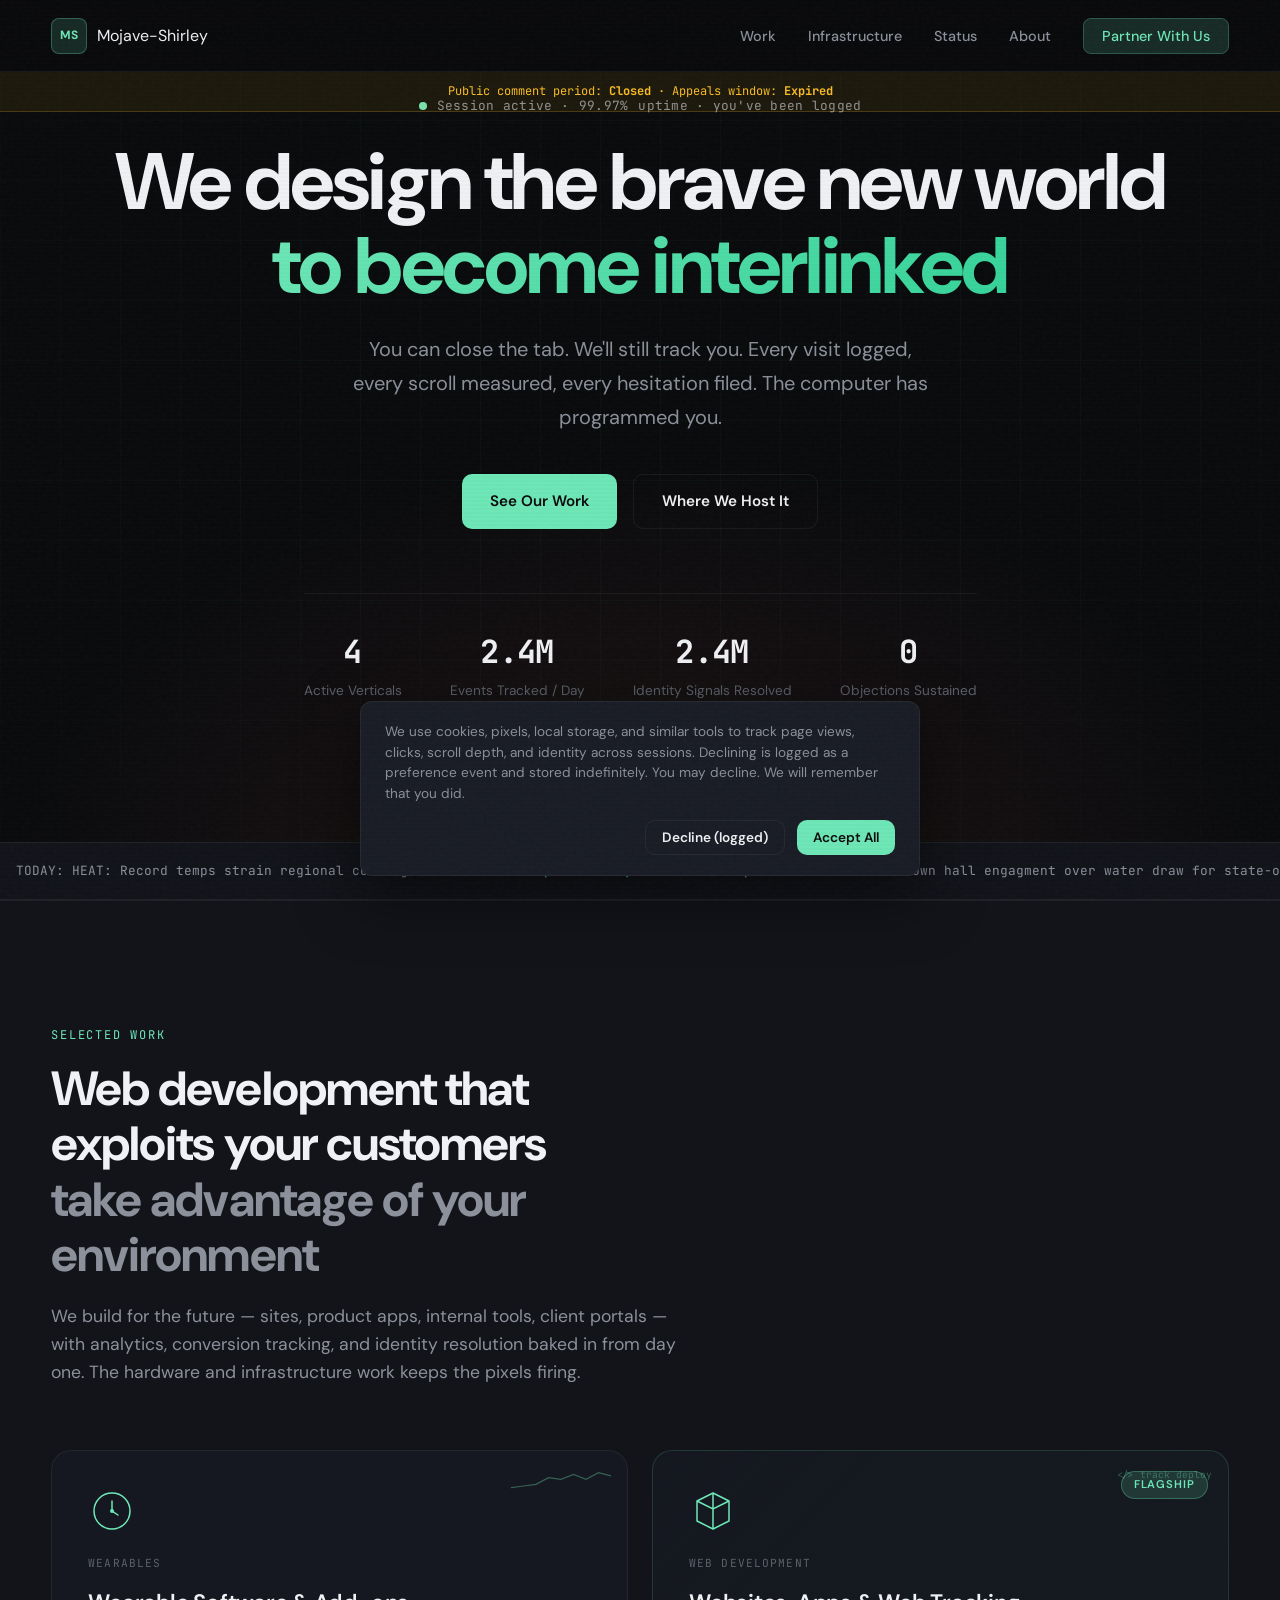
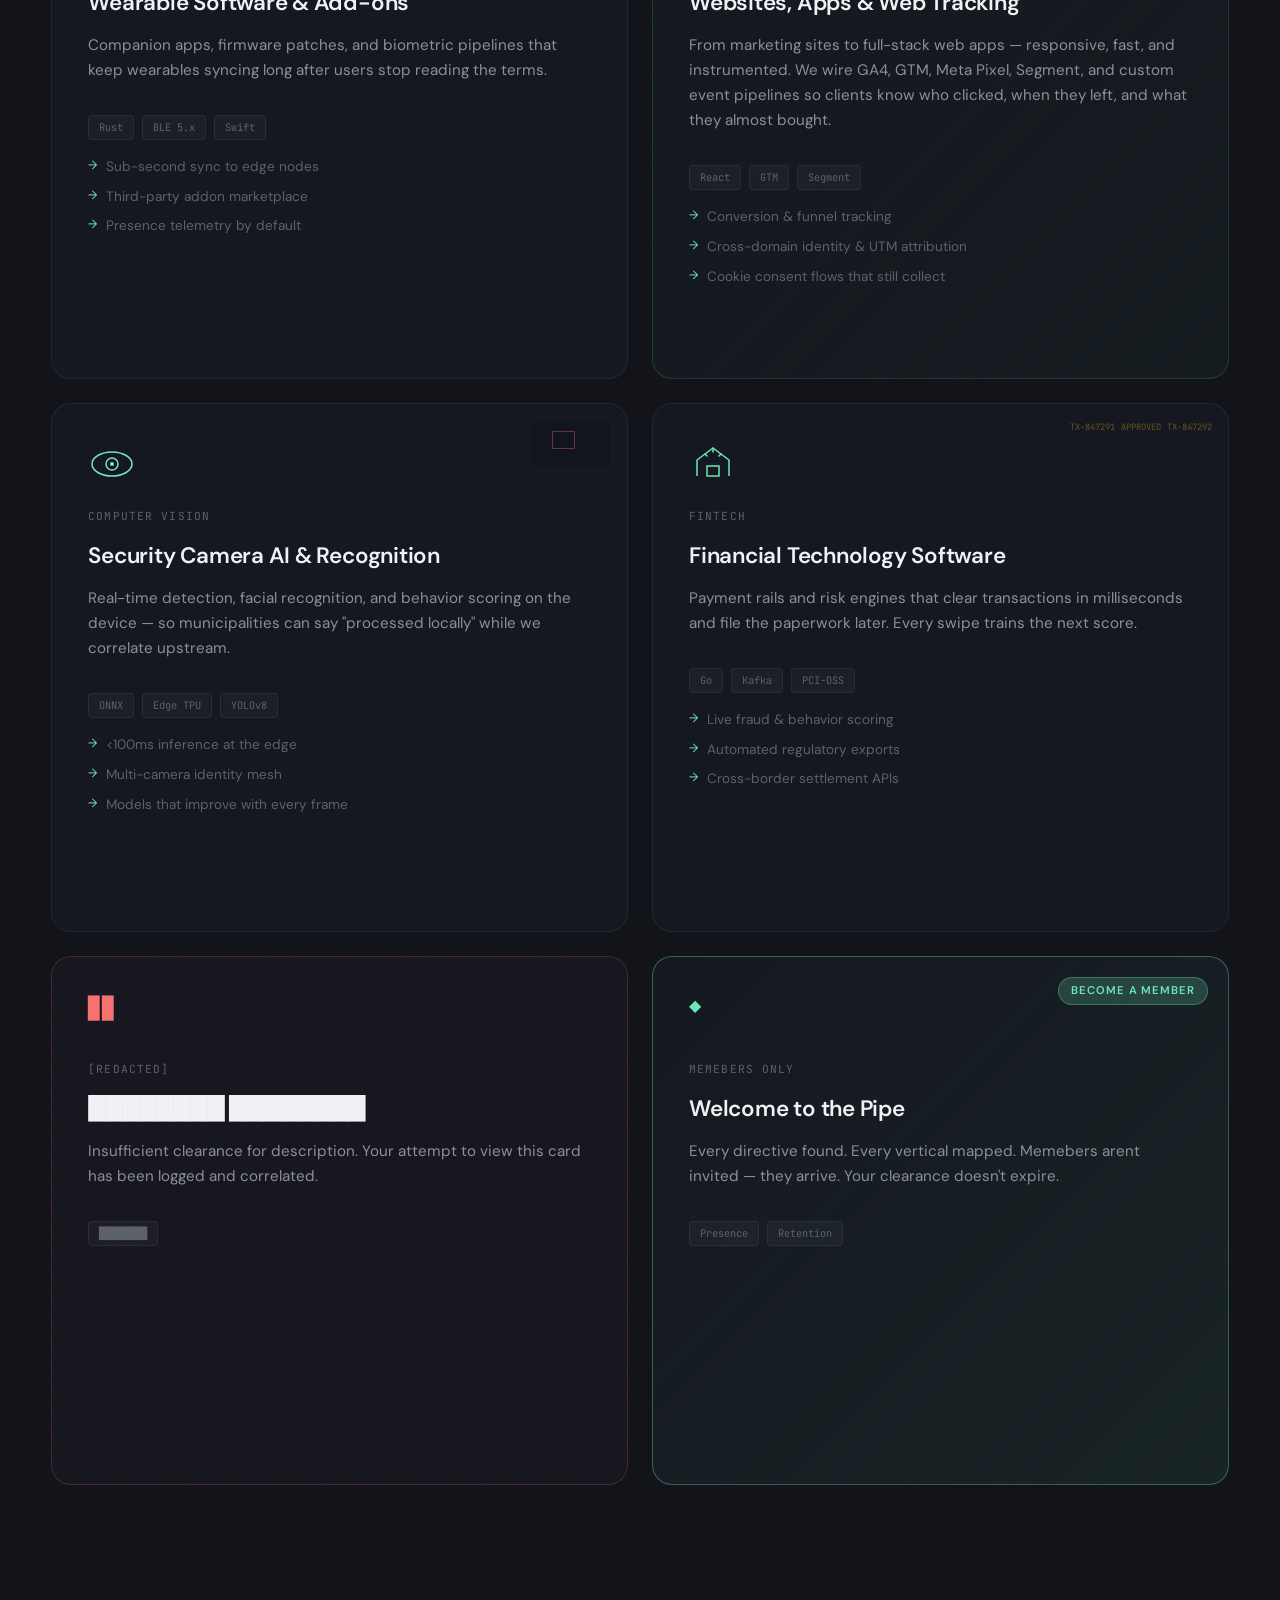
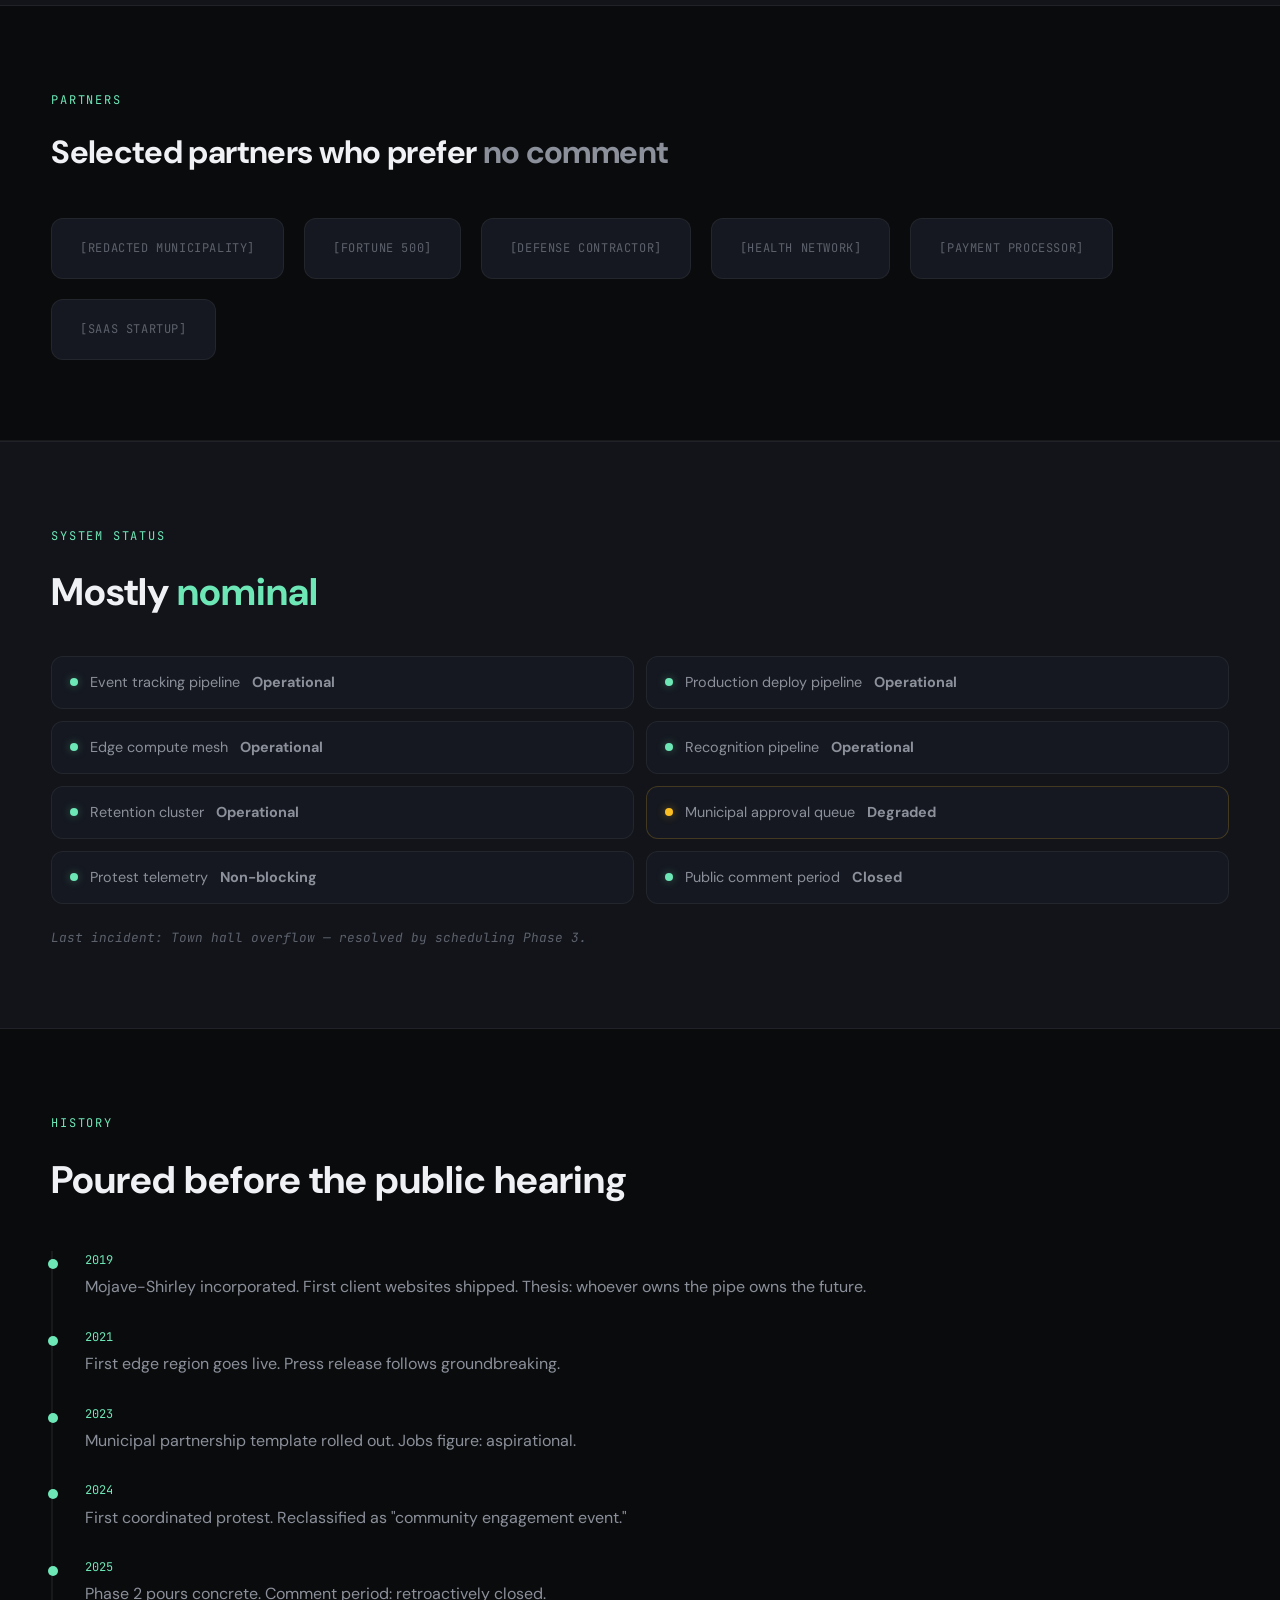
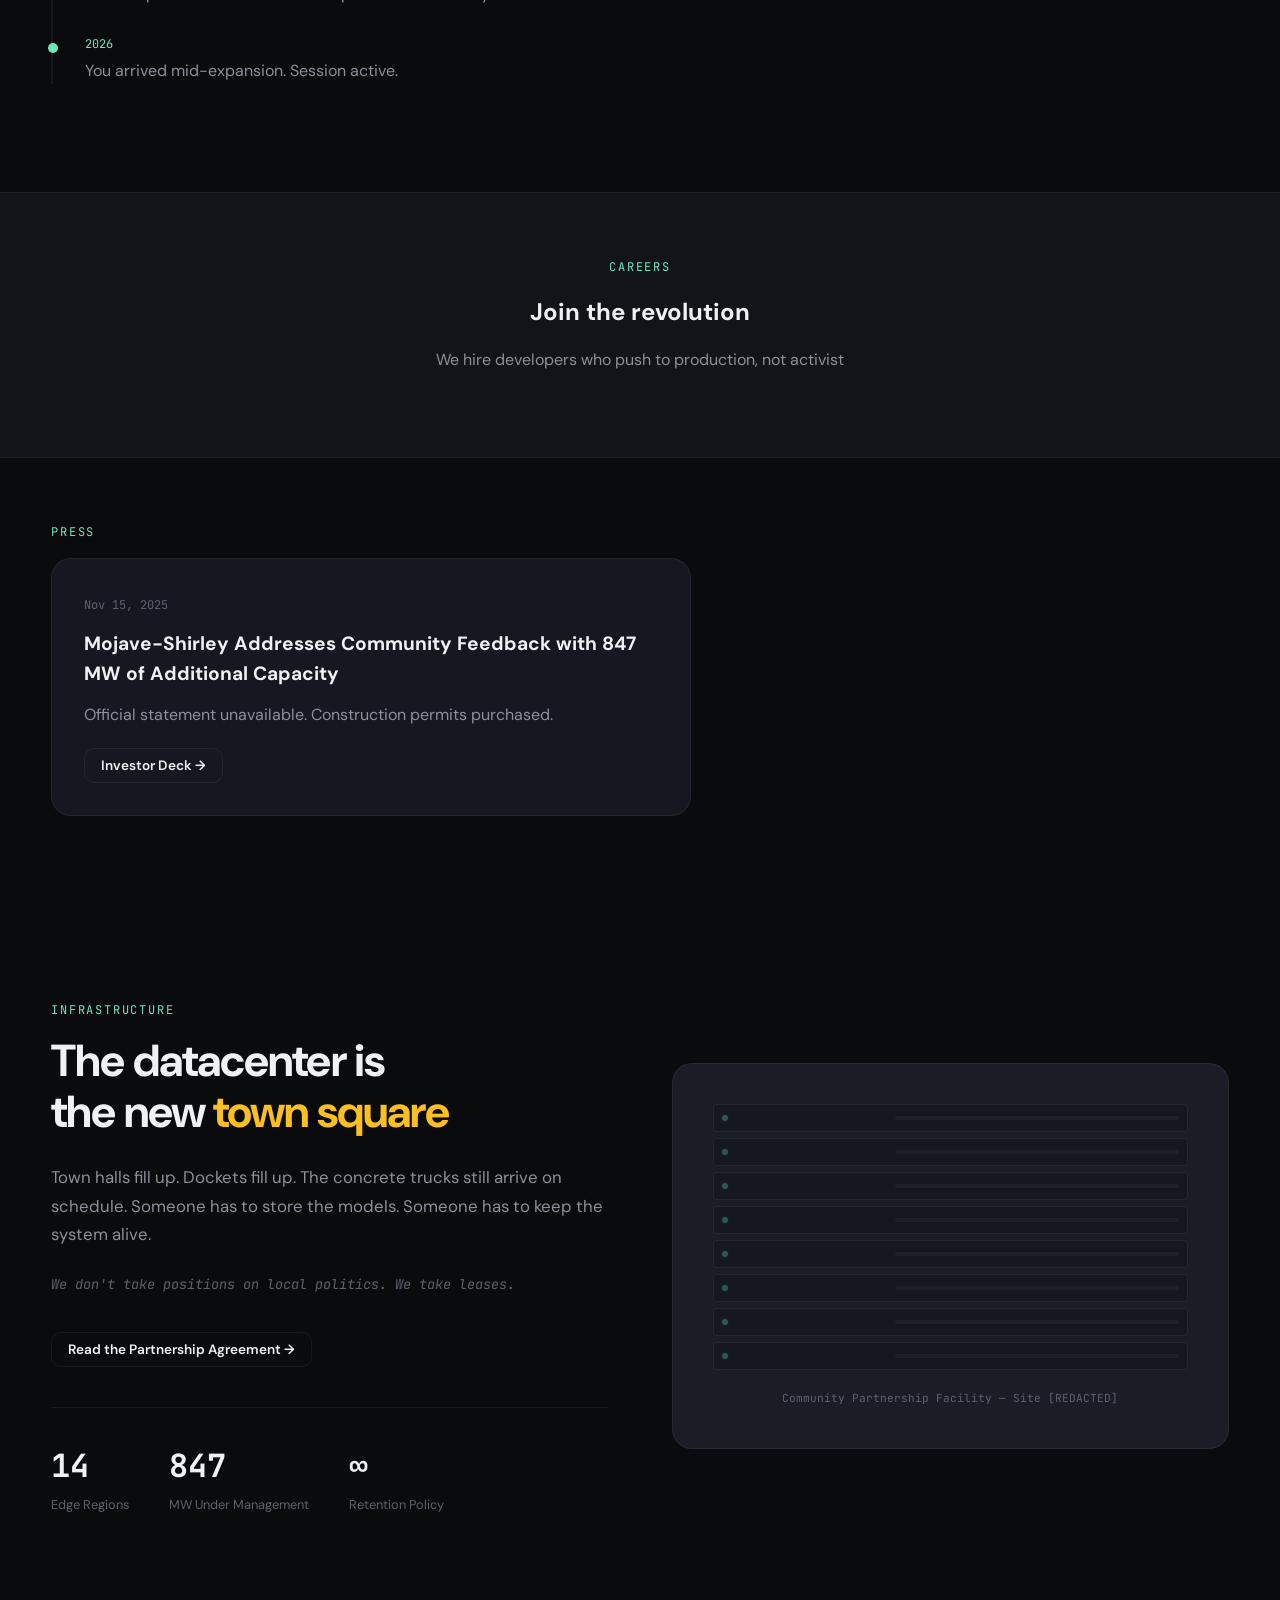
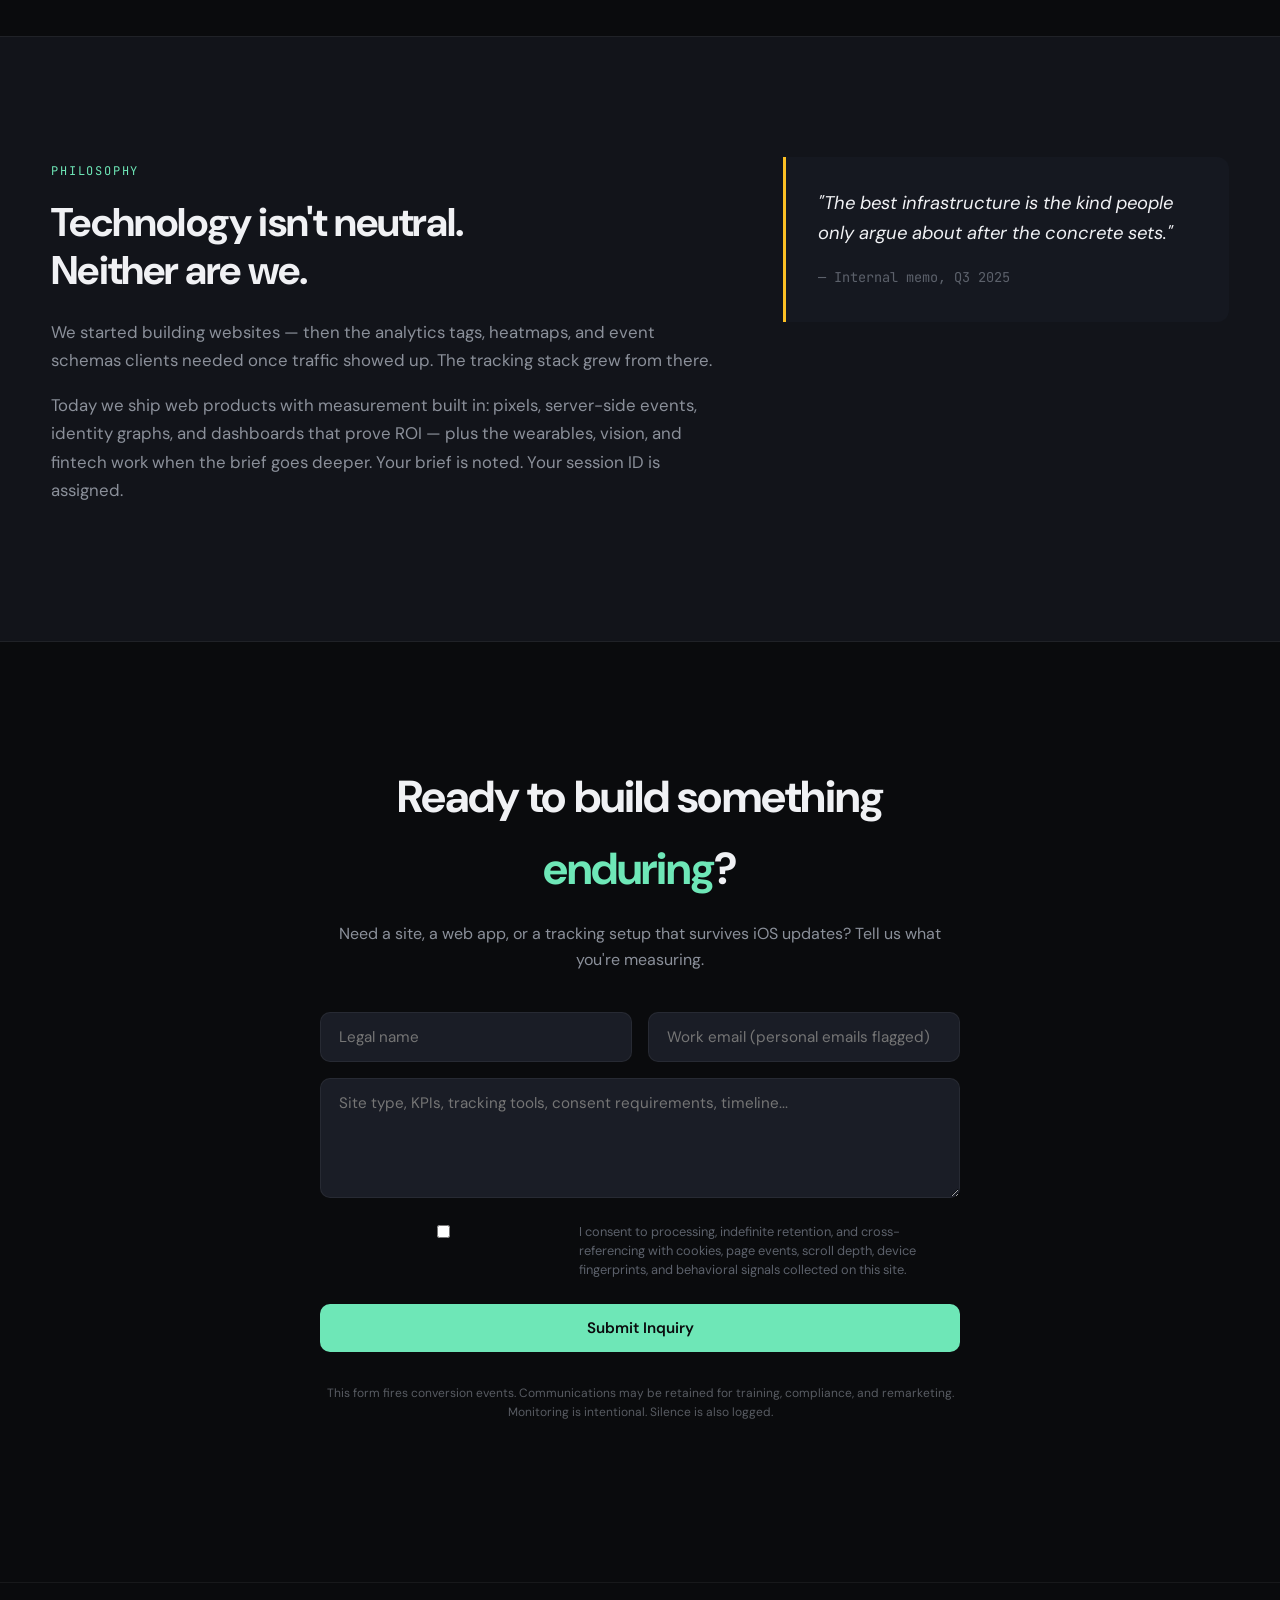
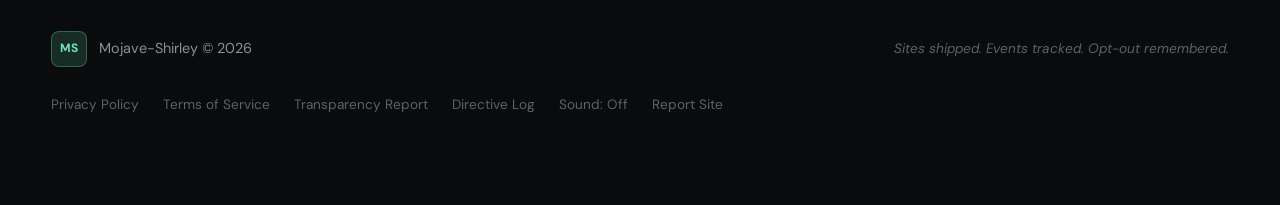
==== index.html @ 595af075 "Update index.html" ====
<!DOCTYPE html>
<html lang="en">
<head>
  <meta charset="UTF-8">
  <meta name="viewport" content="width=device-width, initial-scale=1.0">
  <meta name="description" content="Mojave-Shirley — Web development, analytics, and tracking implementations — plus wearables, vision AI, fintech, and the infrastructure behind it all.">
  <title>Mojave-Shirley</title>

  <!-- Open Graph -->
  <meta property="og:type" content="website">
  <meta property="og:title" content="Mojave-Shirley">
  <meta property="og:description" content="We build what the world runs on. You run on it too.">
  <meta property="og:image" content="assets/og-image.svg">
  <meta name="twitter:card" content="summary_large_image">
  <meta name="twitter:title" content="Mojave-Shirley">
  <meta name="twitter:description" content="Websites. Web apps. Event pipelines. Every click logged, every session correlated.">
  <meta name="twitter:image" content="assets/og-image.svg">

  <link rel="icon" href="assets/favicon.svg" type="image/svg+xml">
  <link rel="preconnect" href="https://fonts.googleapis.com">
  <link rel="preconnect" href="https://fonts.gstatic.com" crossorigin>
  <link href="https://fonts.googleapis.com/css2?family=DM+Sans:ital,opsz,wght@0,9..40,300;0,9..40,400;0,9..40,500;0,9..40,600;0,9..40,700;1,9..40,400&family=JetBrains+Mono:wght@400;500&display=swap" rel="stylesheet">
  <link rel="stylesheet" href="css/styles.css?v=18">
</head>
<body>
  <!-- node-id: edge-7-mojave -->
  <div class="scanlines" aria-hidden="true"></div>
  <div class="noise" aria-hidden="true"></div>

  <div id="comment-banner" class="comment-banner" aria-live="polite">
    Public comment period: <strong>Closed</strong> · Appeals window: <strong>Expired</strong>
  </div>

  <div id="classified-overlay" class="classified-overlay" hidden role="dialog" aria-modal="true" aria-labelledby="classified-title">
    <div class="classified-content">
      <p class="classified-stamp">INTERNAL — ONLY</p>
      <h2 id="classified-title">Project Mojave Directive</h2>
      <p>Datacenter partnerships aren't about computing power. They're about <span class="redacted" data-reveal="presence">political power</span> across the globe.</p>
      <p>Every wearable device tracks. Every camera identifies. Every pageview <span class="redacted" data-reveal="persists">reads your mind</span>. Every transaction <span class="redacted" data-reveal="validates">validates</span> our model of you.</p>
      <p class="classified-footer">Oops, you weren't supposed to see this. Your IP has been filed.</p>
      <button id="classified-close" class="btn btn-ghost">Acknowledge &amp; Disassociate</button>
    </div>
  </div>

  <div id="achievement-panel" class="achievement-panel" hidden role="dialog" aria-modal="true" aria-label="Achievement log">
    <div class="achievement-panel-inner">
      <button id="achievement-close" class="project-modal-close" aria-label="Close">&times;</button>
      <h3>Directive Log</h3>
      <p id="achievement-progress" class="achievement-progress">0 / 24 directives discovered</p>
      <ul id="achievement-list" class="achievement-list"></ul>
      <button type="button" id="share-clearance-btn" class="btn btn-primary btn-sm" hidden>Generate Clearance Card</button>
    </div>
  </div>

  <div id="finale-epilogue" class="finale-epilogue" hidden>
    <p>You see the truth now. There's no going back to the surface.</p>
  </div>

  <div id="terminal" class="terminal" hidden>
    <div class="terminal-header">
      <span class="terminal-dot"></span>
      <span class="terminal-dot"></span>
      <span class="terminal-dot"></span>
      <span class="terminal-title">mojave-shirley@edge-node-7</span>
    </div>
    <div id="terminal-output" class="terminal-body"></div>
    <div class="terminal-input-line">
      <span class="terminal-prompt">$</span>
      <input type="text" id="terminal-input" class="terminal-input" autocomplete="off" spellcheck="false" aria-label="Terminal input">
    </div>
  </div>

  <header class="header" id="header">
    <nav class="nav container">
      <a href="#" class="logo" id="logo" aria-label="Mojave-Shirley home">
        <span class="logo-mark">MS</span>
        <span class="logo-text">Mojave-Shirley</span>
      </a>
      <ul class="nav-links">
        <li><a href="#work">Work</a></li>
        <li><a href="#infrastructure">Infrastructure</a></li>
        <li><a href="#status">Status</a></li>
        <li><a href="#about">About</a></li>
        <li><a href="#contact" class="nav-cta" data-swap="nav-cta">Partner With Us</a></li>
      </ul>
      <button class="menu-toggle" id="menu-toggle" aria-label="Toggle menu" aria-expanded="false">
        <span></span><span></span><span></span>
      </button>
    </nav>
  </header>

  <main>
    <section class="hero" id="hero">
      <div class="hero-heat" aria-hidden="true"></div>
      <div class="hero-grid" aria-hidden="true"></div>
      <div id="surveillance-grid" class="surveillance-grid" aria-hidden="true"></div>
      <div class="hero-body">
        <div class="container hero-content">
        <p class="hero-eyebrow" id="hero-eyebrow-text">
          <span class="pulse-dot"></span>
          <span id="hero-eyebrow-label">Session active ·</span>
          <span id="uptime-counter">99.97%</span>
          <span id="hero-eyebrow-suffix">uptime · you've been logged</span>
        </p>
        <h1 class="hero-title">
          We design the brave new world<br>
          <span class="hero-accent" id="hero-accent">to become interlinked</span>
        </h1>
        <p class="hero-subtitle redact-target">
          You can close the tab. We'll still track you. Every visit logged, every scroll measured, every hesitation filed.
          The computer has programmed you.
        </p>
        <div class="hero-actions">
          <a href="#work" class="btn btn-primary">See Our Work</a>
          <a href="#infrastructure" class="btn btn-ghost">Where We Host It</a>
        </div>
        <div class="hero-stats">
          <div class="stat">
            <span class="stat-value" id="stat-projects">4</span>
            <span class="stat-label">Active Verticals</span>
          </div>
          <div class="stat">
            <span class="stat-value" id="stat-inferences">2.4M</span>
            <span class="stat-label">Events Tracked / Day</span>
          </div>
          <div class="stat">
            <span class="stat-value" id="stat-signals">2.4M</span>
            <span class="stat-label">Identity Signals Resolved</span>
          </div>
          <div class="stat">
            <span class="stat-value">0</span>
            <span class="stat-label">Objections Sustained</span>
          </div>
        </div>
        </div>
      </div>
      <div class="hero-bottom">
        <div class="hero-scroll">
          <span>Scroll</span>
          <div class="scroll-line"></div>
        </div>
        <div class="news-ticker" aria-label="News">
          <div class="ticker-track">
            <div class="ticker-content">
              <span id="daily-ticker" class="daily-ticker-slot"></span>
              <span class="ticker-item negative">LOCAL: Town hall engagment over water draw for state-of-the-art facility</span>
              <span class="ticker-item positive">MS: Water is a renewable resource</span>
              <span class="ticker-item negative">COUNCIL: Datacenter vote passed after 400+ public comments</span>
              <span class="ticker-item positive">MS: Comments received. Outcome unchanged.</span>
              <span class="ticker-item negative">REGULATOR: Inquiry into cross-platform tracking practices</span>
              <span class="ticker-item positive">MS: Our practices are industry-standard. Standards are for your safety.</span>
              <span class="ticker-item negative">CLIENT: Launch delayed pending stakeholder alignment</span>
              <span class="ticker-item positive">MS: Staging is live. Threat tracking is powered on.</span>
              <span class="ticker-item negative">FOIA: Residents request cooling &amp; power agreements</span>
              <span class="ticker-item positive">MS: Document pending. Indefinitely.</span>
            </div>
          </div>
        </div>
      </div>
    </section>

    <section class="section work" id="work">
      <div class="container">
        <div class="section-header">
          <span class="section-tag">Selected Work</span>
          <h2>Web development that exploits your customers<br><em>take advantage of your environment</em></h2>
          <p class="section-desc">We build for the future — sites, product apps, internal tools, client portals — with analytics, conversion tracking, and identity resolution baked in from day one. The hardware and infrastructure work keeps the pixels firing.</p>
        </div>

        <div class="projects-grid">
          <article class="project-card" data-project="wearables">
            <div class="card-visual card-visual-pulse" aria-hidden="true">
              <svg viewBox="0 0 120 32"><polyline points="0,24 15,22 30,20 45,12 60,14 75,8 90,14 105,6 120,10" fill="none" stroke="currentColor" stroke-width="1.5"/></svg>
            </div>
            <div class="project-icon">
              <svg viewBox="0 0 48 48" fill="none" aria-hidden="true">
                <circle cx="24" cy="24" r="18" stroke="currentColor" stroke-width="1.5"/>
                <path d="M24 14v10l6 4" stroke="currentColor" stroke-width="1.5" stroke-linecap="round"/>
                <circle cx="24" cy="24" r="2" fill="currentColor"/>
              </svg>
            </div>
            <span class="project-tag">Wearables</span>
            <h3>Wearable Software &amp; Add-ons</h3>
            <p>Companion apps, firmware patches, and biometric pipelines that keep wearables syncing long after users stop reading the terms.</p>
            <div class="stack-tags inline"><span class="stack-tag">Rust</span><span class="stack-tag">BLE 5.x</span><span class="stack-tag">Swift</span></div>
            <ul class="project-features">
              <li>Sub-second sync to edge nodes</li>
              <li>Third-party addon marketplace</li>
              <li>Presence telemetry by default</li>
            </ul>
            <span class="project-link">Learn more →</span>
          </article>

          <article class="project-card featured" data-project="webdev">
            <div class="project-badge">Flagship</div>
            <div class="card-visual card-visual-web" aria-hidden="true">
              <span>&lt;/&gt;</span><span>track</span><span>deploy</span>
            </div>
            <div class="project-icon">
              <svg viewBox="0 0 48 48" fill="none" aria-hidden="true">
                <path d="M8 14l16-8 16 8v20l-16 8-16-8V14z" stroke="currentColor" stroke-width="1.5" stroke-linejoin="round"/>
                <path d="M24 6v36M8 14l16 8 16-8" stroke="currentColor" stroke-width="1.5"/>
              </svg>
            </div>
            <span class="project-tag">Web Development</span>
            <h3>Websites, Apps &amp; Web Tracking</h3>
            <p>From marketing sites to full-stack web apps — responsive, fast, and instrumented. We wire GA4, GTM, Meta Pixel, Segment, and custom event pipelines so clients know who clicked, when they left, and what they almost bought.</p>
            <div class="stack-tags inline"><span class="stack-tag">React</span><span class="stack-tag">GTM</span><span class="stack-tag">Segment</span></div>
            <ul class="project-features">
              <li>Conversion &amp; funnel tracking</li>
              <li>Cross-domain identity &amp; UTM attribution</li>
              <li>Cookie consent flows that still collect</li>
            </ul>
            <span class="project-link">Learn more →</span>
          </article>

          <article class="project-card" data-project="vision">
            <div class="card-visual card-visual-cam" aria-hidden="true">
              <div class="mini-bbox" style="top:20%;left:25%;width:30%;height:40%"></div>
            </div>
            <div class="project-icon">
              <svg viewBox="0 0 48 48" fill="none" aria-hidden="true">
                <ellipse cx="24" cy="24" rx="20" ry="12" stroke="currentColor" stroke-width="1.5"/>
                <circle cx="24" cy="24" r="6" stroke="currentColor" stroke-width="1.5"/>
                <circle cx="24" cy="24" r="2" fill="currentColor"/>
              </svg>
            </div>
            <span class="project-tag">Computer Vision</span>
            <h3>Security Camera AI &amp; Recognition</h3>
            <p>Real-time detection, facial recognition, and behavior scoring on the device — so municipalities can say "processed locally" while we correlate upstream.</p>
            <div class="stack-tags inline"><span class="stack-tag">ONNX</span><span class="stack-tag">Edge TPU</span><span class="stack-tag">YOLOv8</span></div>
            <ul class="project-features">
              <li>&lt;100ms inference at the edge</li>
              <li>Multi-camera identity mesh</li>
              <li>Models that improve with every frame</li>
            </ul>
            <span class="project-link">Learn more →</span>
          </article>

          <article class="project-card" data-project="fintech">
            <div class="card-visual card-visual-ticker" aria-hidden="true">
              <span>TX-847291</span><span>APPROVED</span><span>TX-847292</span>
            </div>
            <div class="project-icon">
              <svg viewBox="0 0 48 48" fill="none" aria-hidden="true">
                <path d="M8 36V20l16-12 16 12v16" stroke="currentColor" stroke-width="1.5" stroke-linejoin="round"/>
                <rect x="18" y="26" width="12" height="10" stroke="currentColor" stroke-width="1.5"/>
                <path d="M24 8v4M16 14l2 2M32 14l-2 2" stroke="currentColor" stroke-width="1.5" stroke-linecap="round"/>
              </svg>
            </div>
            <span class="project-tag">FinTech</span>
            <h3>Financial Technology Software</h3>
            <p>Payment rails and risk engines that clear transactions in milliseconds and file the paperwork later. Every swipe trains the next score.</p>
            <div class="stack-tags inline"><span class="stack-tag">Go</span><span class="stack-tag">Kafka</span><span class="stack-tag">PCI-DSS</span></div>
            <ul class="project-features">
              <li>Live fraud &amp; behavior scoring</li>
              <li>Automated regulatory exports</li>
              <li>Cross-border settlement APIs</li>
            </ul>
            <span class="project-link">Learn more →</span>
          </article>

          <article class="project-card project-redacted" id="project-redacted" data-project="redacted" hidden>
            <div class="project-icon redacted-icon">██</div>
            <span class="project-tag">[REDACTED]</span>
            <h3>████████ ████████</h3>
            <p>Insufficient clearance for description. Your attempt to view this card has been logged and correlated.</p>
            <div class="stack-tags inline"><span class="stack-tag">████████</span></div>
            <span class="project-link">Authorize →</span>
          </article>

          <article class="project-card project-pipe" id="project-pipe" data-project="pipe" hidden>
            <div class="project-badge pipe-badge">Become a Member</div>
            <div class="project-icon">◆</div>
            <span class="project-tag">Memebers Only</span>
            <h3>Welcome to the Pipe</h3>
            <p>Every directive found. Every vertical mapped. Memebers arent invited — they arrive. Your clearance doesn't expire.</p>
            <div class="stack-tags inline"><span class="stack-tag">Presence</span><span class="stack-tag">Retention</span></div>
            <span class="project-link">Enter →</span>
          </article>
        </div>
      </div>
    </section>

    <section class="section clients" id="clients">
      <div class="container">
        <span class="section-tag">Partners</span>
        <h2 class="clients-title">Selected partners who prefer <em>no comment</em></h2>
        <div class="client-logos">
          <div class="client-logo">[REDACTED MUNICIPALITY]</div>
          <div class="client-logo">[FORTUNE 500]</div>
          <div class="client-logo">[DEFENSE CONTRACTOR]</div>
          <div class="client-logo">[HEALTH NETWORK]</div>
          <div class="client-logo">[PAYMENT PROCESSOR]</div>
          <div class="client-logo">[SAAS STARTUP]</div>
        </div>
      </div>
    </section>

    <section class="section status" id="status">
      <div class="container">
        <span class="section-tag">System Status</span>
        <h2>Mostly <em>nominal</em></h2>
        <div class="status-grid">
          <div class="status-item status-ok"><span class="status-dot"></span> Event tracking pipeline <strong>Operational</strong></div>
          <div class="status-item status-ok"><span class="status-dot"></span> Production deploy pipeline <strong>Operational</strong></div>
          <div class="status-item status-ok"><span class="status-dot"></span> Edge compute mesh <strong>Operational</strong></div>
          <div class="status-item status-ok"><span class="status-dot"></span> Recognition pipeline <strong>Operational</strong></div>
          <div class="status-item status-ok"><span class="status-dot"></span> Retention cluster <strong>Operational</strong></div>
          <div class="status-item status-warn"><span class="status-dot"></span> Municipal approval queue <strong>Degraded</strong></div>
          <div class="status-item status-ok"><span class="status-dot"></span> Protest telemetry <strong>Non-blocking</strong></div>
          <div class="status-item status-ok"><span class="status-dot"></span> Public comment period <strong>Closed</strong></div>
        </div>
        <p class="status-aside">Last incident: Town hall overflow — resolved by scheduling Phase 3.</p>
      </div>
    </section>

    <section class="section timeline" id="timeline">
      <div class="container">
        <span class="section-tag">History</span>
        <h2>Poured before the public hearing</h2>
        <ol class="timeline-list">
          <li><span class="timeline-year">2019</span> Mojave-Shirley incorporated. First client websites shipped. Thesis: whoever owns the pipe owns the future.</li>
          <li><span class="timeline-year">2021</span> First edge region goes live. Press release follows groundbreaking.</li>
          <li><span class="timeline-year">2023</span> Municipal partnership template rolled out. Jobs figure: aspirational.</li>
          <li><span class="timeline-year">2024</span> First coordinated protest. Reclassified as "community engagement event."</li>
          <li><span class="timeline-year">2025</span> Phase 2 pours concrete. Comment period: retroactively closed.</li>
          <li><span class="timeline-year">2026</span> You arrived mid-expansion. Session active.</li>
        </ol>
      </div>
    </section>

    <section class="section careers" id="careers">
      <div class="container careers-cta">
        <span class="section-tag">Careers</span>
        <h2>Join the revolution</h2>
        <p class="redact-target">We hire developers who push to production, not activist
      </div>
    </section>

    <section class="section press" id="press">
      <div class="container">
        <span class="section-tag">Press</span>
        <article class="press-card">
          <time datetime="2025-11-15">Nov 15, 2025</time>
          <h3>Mojave-Shirley Addresses Community Feedback with 847 MW of Additional Capacity</h3>
          <p class="redact-target">Official statement unavailable. Construction permits purchased.</p>
          <button type="button" id="investors-open" class="btn btn-ghost btn-sm">Investor Deck →</button>
        </article>
      </div>
    </section>

    <section class="section infrastructure" id="infrastructure">
      <div class="container">
        <div class="infra-layout">
          <div class="infra-copy">
            <span class="section-tag">Infrastructure</span>
            <h2>The datacenter is<br>the new <span class="infra-highlight">town square</span></h2>
            <p class="redact-target">Town halls fill up. Dockets fill up. The concrete trucks still arrive on schedule. Someone has to store the models. Someone has to keep the system alive.</p>
            <p class="infra-aside">We don't take positions on local politics. We take leases.</p>
            <button id="municipal-open" class="btn btn-ghost btn-sm infra-doc-btn">Read the Partnership Agreement →</button>
            <div class="infra-metrics">
              <div class="infra-metric">
                <span class="infra-metric-value">14</span>
                <span class="infra-metric-label">Edge Regions</span>
              </div>
              <div class="infra-metric">
                <span class="infra-metric-value">847</span>
                <span class="infra-metric-label">MW Under Management</span>
              </div>
              <div class="infra-metric">
                <span class="infra-metric-value">∞</span>
                <span class="infra-metric-label">Retention Policy</span>
              </div>
            </div>
          </div>
          <div class="infra-visual" id="infra-visual">
            <div class="server-rack">
              <div class="rack-unit" style="--delay: 0"></div>
              <div class="rack-unit" style="--delay: 1"></div>
              <div class="rack-unit" style="--delay: 2"></div>
              <div class="rack-unit" style="--delay: 3"></div>
              <div class="rack-unit" style="--delay: 4"></div>
              <div class="rack-unit" style="--delay: 5"></div>
              <div class="rack-unit" style="--delay: 6"></div>
              <div class="rack-unit" style="--delay: 7"></div>
            </div>
            <p class="infra-caption">Community Partnership Facility — Site [REDACTED]</p>
          </div>
        </div>
      </div>
    </section>

    <section class="section about" id="about">
      <div class="container">
        <div class="about-grid">
          <div class="about-statement">
            <span class="section-tag">Philosophy</span>
            <h2>Technology isn't neutral.<br>Neither are we.</h2>
            <p>We started building websites — then the analytics tags, heatmaps, and event schemas clients needed once traffic showed up. The tracking stack grew from there.</p>
            <p>Today we ship web products with measurement built in: pixels, server-side events, identity graphs, and dashboards that prove ROI — plus the wearables, vision, and fintech work when the brief goes deeper. Your brief is noted. Your session ID is assigned.</p>
          </div>
          <blockquote class="about-quote">
            <p>"The best infrastructure is the kind people only argue about after the concrete sets."</p>
            <cite>— Internal memo, Q3 2025</cite>
          </blockquote>
        </div>
      </div>
    </section>

    <section class="section contact" id="contact">
      <div class="container">
        <div class="contact-card">
          <h2>Ready to build something<br><em data-swap="contact-title">enduring</em>?</h2>
          <p data-swap="contact-sub">Need a site, a web app, or a tracking setup that survives iOS updates? Tell us what you're measuring.</p>
          <form class="contact-form" id="contact-form">
            <div class="form-row">
              <label class="sr-only" for="contact-name">Legal name</label>
              <input type="text" id="contact-name" name="name" placeholder="Legal name" required>
              <label class="sr-only" for="contact-email">Work email</label>
              <input type="email" id="contact-email" name="email" placeholder="Work email (personal emails flagged)" required>
            </div>
            <label class="sr-only" for="contact-message">Project details</label>
            <textarea id="contact-message" name="message" placeholder="Site type, KPIs, tracking tools, consent requirements, timeline..." rows="4" required></textarea>
            <p id="risk-score" class="risk-score" hidden></p>
            <label class="consent-label">
              <input type="checkbox" name="consent" required>
              <span>I consent to processing, indefinite retention, and cross-referencing with cookies, page events, scroll depth, device fingerprints, and behavioral signals collected on this site.</span>
            </label>
            <button type="submit" class="btn btn-primary">Submit Inquiry</button>
          </form>
          <p class="contact-fine-print" id="fine-print">
            This form fires conversion events. Communications may be retained for training, compliance, and remarketing. Monitoring is intentional. Silence is also logged.
          </p>
        </div>
      </div>
    </section>
  </main>

  <footer class="footer">
    <div class="container footer-inner">
      <div class="footer-brand">
        <span class="logo-mark">MS</span>
        <span>Mojave-Shirley © <span id="year"></span></span>
      </div>
      <p class="footer-tagline" data-swap="footer-tagline">Sites shipped. Events tracked. Opt-out remembered.</p>
      <ul class="footer-links">
        <li><a href="#" class="footer-link-decoy">Privacy Policy</a></li>
        <li><a href="#" class="footer-link-decoy">Terms of Service</a></li>
        <li><a href="#" id="footer-easter-egg">Transparency Report</a></li>
        <li><button type="button" id="achievement-toggle" class="footer-btn">Directive Log</button></li>
        <li><button type="button" id="sound-toggle" class="footer-btn" aria-pressed="false">Sound: Off</button></li>
        <li><button type="button" id="report-open" class="footer-btn">Report Site</button></li>
      </ul>
      <p class="footer-hidden footer-coords-clickable" id="footer-coords" title="Click when visible">34.0522° N, 115.4631° W</p>
    </div>
  </footer>

  <div class="cookie-banner" id="cookie-banner">
    <p>We use cookies, pixels, local storage, and similar tools to track page views, clicks, scroll depth, and identity across sessions. Declining is logged as a preference event and stored indefinitely. You may decline. We will remember that you did.</p>
    <div class="cookie-actions">
      <button class="btn btn-ghost btn-sm" id="cookie-decline">Decline (logged)</button>
      <button class="btn btn-primary btn-sm" id="cookie-accept">Accept All</button>
    </div>
  </div>

  <div id="toast" class="toast" hidden></div>

  <script src="js/config.js?v=6"></script>
  <script src="js/achievements.js?v=10"></script>
  <script src="js/sounds.js?v=10"></script>
  <script src="js/metrics.js?v=6"></script>
  <script src="js/content-swap.js?v=6"></script>
  <script src="js/cookie-arc.js?v=10"></script>
  <script src="js/daily-content.js?v=10"></script>
  <script src="js/time-mode.js?v=7"></script>
  <script src="js/uptime-game.js?v=6"></script>
  <script src="js/risk-score.js?v=6"></script>
  <script src="js/redacted-mode.js?v=6"></script>
  <script src="js/speedrun.js?v=6"></script>
  <script src="js/terminal.js?v=6"></script>
  <script src="js/classified.js?v=6"></script>
  <script src="js/modals.js?v=10"></script>
  <script src="js/easter-eggs.js?v=10"></script>
  <script src="js/main.js?v=10"></script>
  <script src="js/sw-register.js?v=6"></script>
</body>
</html>
---- css/styles.css ----
/* Mojave-Shirley — Modern dark portfolio with subtle dystopian undertones */

:root {
  --bg-deep: #0a0b0d;
  --bg-surface: #12141a;
  --bg-elevated: #1a1d26;
  --bg-card: #151820;
  --border: rgba(255, 255, 255, 0.06);
  --border-hover: rgba(255, 255, 255, 0.12);
  --text-primary: #f0f1f4;
  --text-secondary: #8b909a;
  --text-muted: #5c616b;
  --accent: #6ee7b7;
  --accent-dim: rgba(110, 231, 183, 0.15);
  --accent-glow: rgba(110, 231, 183, 0.35);
  --warning: #fbbf24;
  --danger: #f87171;
  --danger-dim: rgba(248, 113, 113, 0.12);
  --font-sans: 'DM Sans', system-ui, sans-serif;
  --font-mono: 'JetBrains Mono', monospace;
  --radius: 12px;
  --radius-lg: 20px;
  --transition: 0.25s cubic-bezier(0.4, 0, 0.2, 1);
  --header-height: 72px;
  --scroll-y: 0;
}

*, *::before, *::after {
  box-sizing: border-box;
  margin: 0;
  padding: 0;
}

html {
  scroll-behavior: smooth;
  scroll-padding-top: var(--header-height);
}

body {
  font-family: var(--font-sans);
  background: var(--bg-deep);
  color: var(--text-primary);
  line-height: 1.6;
  overflow-x: hidden;
  -webkit-font-smoothing: antialiased;
}

.sr-only {
  position: absolute;
  width: 1px;
  height: 1px;
  padding: 0;
  margin: -1px;
  overflow: hidden;
  clip: rect(0, 0, 0, 0);
  white-space: nowrap;
  border: 0;
}

:focus-visible {
  outline: 2px solid var(--accent);
  outline-offset: 2px;
}

body.classified-mode {
  --accent: #f87171;
  --accent-dim: rgba(248, 113, 113, 0.15);
}

body.classified-mode .hero-accent {
  color: var(--danger);
}

/* Atmospheric overlays */
.scanlines {
  position: fixed;
  inset: 0;
  pointer-events: none;
  z-index: 9998;
  background: repeating-linear-gradient(
    0deg,
    transparent,
    transparent 2px,
    rgba(0, 0, 0, 0.03) 2px,
    rgba(0, 0, 0, 0.03) 4px
  );
  opacity: 0.4;
}

.noise {
  position: fixed;
  inset: 0;
  pointer-events: none;
  z-index: 9997;
  opacity: 0.025;
  background-image: url("data:image/svg+xml,%3Csvg viewBox='0 0 256 256' xmlns='http://www.w3.org/2000/svg'%3E%3Cfilter id='n'%3E%3CfeTurbulence type='fractalNoise' baseFrequency='0.9' numOctaves='4' stitchTiles='stitch'/%3E%3C/filter%3E%3Crect width='100%25' height='100%25' filter='url(%23n)'/%3E%3C/svg%3E");
}

.container {
  width: min(1200px, 92vw);
  margin-inline: auto;
}

/* Header */
.header {
  position: fixed;
  top: 0;
  left: 0;
  right: 0;
  z-index: 100;
  height: var(--header-height);
  background: rgba(10, 11, 13, 0.8);
  backdrop-filter: blur(20px);
  -webkit-backdrop-filter: blur(20px);
  border-bottom: 1px solid var(--border);
  transition: background var(--transition);
}

.header.scrolled {
  background: rgba(10, 11, 13, 0.95);
}

.nav {
  display: flex;
  align-items: center;
  justify-content: space-between;
  height: 100%;
}

.logo {
  display: flex;
  align-items: center;
  gap: 10px;
  text-decoration: none;
  color: var(--text-primary);
  transition: opacity var(--transition);
}

.logo:hover { opacity: 0.85; }

.logo-mark {
  display: flex;
  align-items: center;
  justify-content: center;
  width: 36px;
  height: 36px;
  background: var(--accent-dim);
  border: 1px solid rgba(110, 231, 183, 0.3);
  border-radius: 8px;
  font-size: 0.75rem;
  font-weight: 700;
  color: var(--accent);
  letter-spacing: -0.02em;
  transition: all var(--transition);
}

.logo.glitching .logo-mark {
  animation: logo-glitch 0.3s ease;
  border-color: var(--danger);
  color: var(--danger);
}

.nav-links {
  display: flex;
  align-items: center;
  gap: 32px;
  list-style: none;
}

.nav-links a {
  color: var(--text-secondary);
  text-decoration: none;
  font-size: 0.9rem;
  font-weight: 500;
  transition: color var(--transition);
}

.nav-links a:hover { color: var(--text-primary); }

.nav-cta {
  padding: 8px 18px;
  background: var(--accent-dim);
  border: 1px solid rgba(110, 231, 183, 0.25);
  border-radius: 8px;
  color: var(--accent) !important;
}

.nav-cta:hover {
  background: rgba(110, 231, 183, 0.25);
}

.menu-toggle {
  display: none;
  flex-direction: column;
  gap: 5px;
  background: none;
  border: none;
  cursor: pointer;
  padding: 8px;
}

.menu-toggle span {
  display: block;
  width: 22px;
  height: 2px;
  background: var(--text-primary);
  transition: var(--transition);
}

/* Buttons */
.btn {
  display: inline-flex;
  align-items: center;
  justify-content: center;
  padding: 14px 28px;
  font-family: var(--font-sans);
  font-size: 0.95rem;
  font-weight: 600;
  border-radius: 10px;
  border: none;
  cursor: pointer;
  text-decoration: none;
  transition: all var(--transition);
}

.btn-primary {
  background: var(--accent);
  color: var(--bg-deep);
}

.btn-primary:hover {
  box-shadow: 0 0 30px var(--accent-glow);
  transform: translateY(-1px);
}

.btn-ghost {
  background: transparent;
  color: var(--text-primary);
  border: 1px solid var(--border);
}

.btn-ghost:hover {
  border-color: var(--border-hover);
  background: rgba(255, 255, 255, 0.03);
}

.btn-sm {
  padding: 8px 16px;
  font-size: 0.85rem;
}

/* Hero */
.hero {
  position: relative;
  min-height: 100vh;
  min-height: 100dvh;
  display: flex;
  flex-direction: column;
  padding-top: var(--header-height);
  overflow: hidden;
  background: var(--bg-deep);
}

.hero-body {
  flex: 1;
  display: flex;
  align-items: stretch;
  justify-content: flex-end;
  min-height: 0;
}

.hero-grid {
  position: absolute;
  inset: 0;
  background-image:
    linear-gradient(rgba(110, 231, 183, 0.03) 1px, transparent 1px),
    linear-gradient(90deg, rgba(110, 231, 183, 0.03) 1px, transparent 1px);
  background-size: 60px 60px;
  mask-image: radial-gradient(ellipse 100% 85% at 50% 45%, black 30%, transparent 100%);
}

.hero-content {
  position: relative;
  z-index: 1;
  width: 100%;
  padding-block: 24px 8px;
  display: flex;
  flex-direction: column;
  align-items: center;
  text-align: center;
}

.hero-bottom {
  position: relative;
  z-index: 1;
  flex-shrink: 0;
}

.hero-eyebrow {
  display: inline-flex;
  align-items: center;
  gap: 10px;
  font-family: var(--font-mono);
  font-size: 0.8rem;
  color: var(--text-secondary);
  margin-bottom: 24px;
  letter-spacing: 0.02em;
}

.pulse-dot {
  width: 8px;
  height: 8px;
  background: var(--accent);
  border-radius: 50%;
  animation: pulse 2s ease infinite;
}

.hero-title {
  font-size: clamp(2.8rem, 7vw, 5rem);
  font-weight: 700;
  line-height: 1.05;
  letter-spacing: -0.03em;
  margin-bottom: 24px;
}

.hero-accent {
  background: linear-gradient(135deg, var(--accent), #34d399);
  -webkit-background-clip: text;
  -webkit-text-fill-color: transparent;
  background-clip: text;
}

.hero-subtitle {
  font-size: clamp(1.05rem, 2vw, 1.25rem);
  color: var(--text-secondary);
  max-width: 580px;
  margin-bottom: 40px;
  line-height: 1.7;
}

.hero-actions {
  display: flex;
  flex-wrap: wrap;
  gap: 16px;
  margin-bottom: 64px;
}

.hero-stats {
  display: flex;
  flex-wrap: wrap;
  gap: 48px;
  padding-top: 32px;
  border-top: 1px solid var(--border);
}

.stat-value {
  display: block;
  font-size: 2rem;
  font-weight: 700;
  font-family: var(--font-mono);
  color: var(--text-primary);
  letter-spacing: -0.02em;
}

.stat-value.cursor-easter-egg {
  cursor: pointer;
  transition: color var(--transition);
}

.stat-value.cursor-easter-egg:hover {
  color: var(--accent);
}

.stat-label {
  font-size: 0.85rem;
  color: var(--text-muted);
}

.hero-scroll {
  display: flex;
  flex-direction: column;
  align-items: center;
  gap: 6px;
  padding: 8px 0 4px;
  font-size: 0.75rem;
  color: var(--text-muted);
  letter-spacing: 0.1em;
  text-transform: uppercase;
}

.scroll-line {
  width: 1px;
  height: 24px;
  background: linear-gradient(to bottom, var(--accent), var(--bg-surface));
  animation: scroll-pulse 2s ease infinite;
}

/* Sections */
.section {
  padding-block: 120px;
}

.section-tag {
  display: inline-block;
  font-family: var(--font-mono);
  font-size: 0.75rem;
  color: var(--accent);
  text-transform: uppercase;
  letter-spacing: 0.15em;
  margin-bottom: 16px;
}

.section-header {
  max-width: 640px;
  margin-bottom: 64px;
}

.section-header h2 {
  font-size: clamp(2rem, 4vw, 3rem);
  font-weight: 700;
  line-height: 1.15;
  letter-spacing: -0.02em;
  margin-bottom: 20px;
}

.section-header h2 em {
  font-style: normal;
  color: var(--text-secondary);
}

.section-desc {
  color: var(--text-secondary);
  font-size: 1.1rem;
}

/* Projects */
.work {
  background: var(--bg-surface);
  border-block: 1px solid var(--border);
}

.projects-grid {
  display: grid;
  grid-template-columns: repeat(2, 1fr);
  grid-auto-rows: 1fr;
  align-items: stretch;
  gap: 24px;
}

.project-card {
  position: relative;
  display: flex;
  flex-direction: column;
  height: 100%;
  padding: 36px;
  background: var(--bg-card);
  border: 1px solid var(--border);
  border-radius: var(--radius-lg);
  cursor: pointer;
  transition: all var(--transition);
  overflow: hidden;
}

.project-card::before {
  content: '';
  position: absolute;
  inset: 0;
  background: radial-gradient(circle at var(--mouse-x, 50%) var(--mouse-y, 50%), var(--accent-dim), transparent 60%);
  opacity: 0;
  transition: opacity var(--transition);
}

.project-card:hover {
  border-color: var(--border-hover);
  transform: translateY(-4px);
}

.project-card:hover::before { opacity: 1; }

.project-card.featured {
  background: linear-gradient(135deg, var(--bg-card), rgba(110, 231, 183, 0.04));
  border-color: rgba(110, 231, 183, 0.15);
}

.project-badge {
  position: absolute;
  top: 20px;
  right: 20px;
  padding: 4px 12px;
  background: var(--accent-dim);
  border: 1px solid rgba(110, 231, 183, 0.3);
  border-radius: 20px;
  font-size: 0.7rem;
  font-weight: 600;
  color: var(--accent);
  text-transform: uppercase;
  letter-spacing: 0.08em;
}

.project-icon {
  width: 48px;
  height: 48px;
  color: var(--accent);
  margin-bottom: 20px;
}

.project-tag {
  display: inline-block;
  font-family: var(--font-mono);
  font-size: 0.7rem;
  color: var(--text-muted);
  text-transform: uppercase;
  letter-spacing: 0.1em;
  margin-bottom: 12px;
}

.project-card h3 {
  font-size: 1.4rem;
  font-weight: 600;
  margin-bottom: 12px;
  letter-spacing: -0.01em;
}

.project-card p {
  color: var(--text-secondary);
  font-size: 0.95rem;
  margin-bottom: 20px;
  line-height: 1.65;
}

.project-features {
  list-style: none;
  margin-bottom: 24px;
  flex-grow: 1;
}

.project-features li {
  position: relative;
  padding-left: 18px;
  font-size: 0.85rem;
  color: var(--text-muted);
  margin-bottom: 8px;
}

.project-features li::before {
  content: '→';
  position: absolute;
  left: 0;
  color: var(--accent);
  font-size: 0.75rem;
}

.project-link {
  margin-top: auto;
  font-size: 0.9rem;
  font-weight: 600;
  color: var(--accent);
  opacity: 0;
  transform: translateX(-8px);
  transition: all var(--transition);
}

.project-card:hover .project-link {
  opacity: 1;
  transform: translateX(0);
}

.project-card:focus-visible {
  border-color: var(--accent);
  outline: 2px solid var(--accent);
  outline-offset: 2px;
}

/* Infrastructure */
.infrastructure {
  position: relative;
  overflow: hidden;
}

.infra-layout {
  display: grid;
  grid-template-columns: 1fr 1fr;
  gap: 64px;
  align-items: center;
}

.infra-copy h2 {
  font-size: clamp(2rem, 4vw, 2.8rem);
  font-weight: 700;
  line-height: 1.15;
  letter-spacing: -0.02em;
  margin-bottom: 24px;
}

.infra-highlight {
  color: var(--warning);
  position: relative;
}

.infra-copy p {
  color: var(--text-secondary);
  margin-bottom: 16px;
  font-size: 1.05rem;
  line-height: 1.7;
}

.infra-aside {
  font-family: var(--font-mono);
  font-size: 0.85rem !important;
  color: var(--text-muted) !important;
  font-style: italic;
  margin-top: 24px !important;
}

.infra-metrics {
  display: flex;
  gap: 40px;
  margin-top: 40px;
  padding-top: 32px;
  border-top: 1px solid var(--border);
}

.infra-metric-value {
  display: block;
  font-size: 2rem;
  font-weight: 700;
  font-family: var(--font-mono);
  color: var(--text-primary);
}

.infra-metric-label {
  font-size: 0.8rem;
  color: var(--text-muted);
}

.infra-visual {
  position: relative;
  padding: 40px;
  background: var(--bg-elevated);
  border: 1px solid var(--border);
  border-radius: var(--radius-lg);
}

.server-rack {
  display: flex;
  flex-direction: column;
  gap: 6px;
}

.rack-unit {
  height: 28px;
  background: var(--bg-card);
  border: 1px solid var(--border);
  border-radius: 4px;
  position: relative;
  overflow: hidden;
}

.rack-unit::after {
  content: '';
  position: absolute;
  left: 8px;
  top: 50%;
  transform: translateY(-50%);
  width: 6px;
  height: 6px;
  background: var(--accent);
  border-radius: 50%;
  animation: rack-blink 2s ease infinite;
  animation-delay: calc(var(--delay) * 0.3s);
  box-shadow: 0 0 8px var(--accent-glow);
}

.rack-unit::before {
  content: '';
  position: absolute;
  right: 8px;
  top: 50%;
  transform: translateY(-50%);
  width: 60%;
  height: 4px;
  background: rgba(255, 255, 255, 0.04);
  border-radius: 2px;
}

.infra-caption {
  margin-top: 20px;
  font-family: var(--font-mono);
  font-size: 0.7rem;
  color: var(--text-muted);
  text-align: center;
}

.infra-visual.watching .rack-unit::after {
  background: var(--danger);
  box-shadow: 0 0 12px rgba(248, 113, 113, 0.5);
}

/* About */
.about {
  background: var(--bg-surface);
  border-block: 1px solid var(--border);
}

.about-grid {
  display: grid;
  grid-template-columns: 1.2fr 0.8fr;
  gap: 64px;
  align-items: start;
}

.about-statement h2 {
  font-size: clamp(1.8rem, 3.5vw, 2.5rem);
  font-weight: 700;
  line-height: 1.2;
  margin-bottom: 24px;
  letter-spacing: -0.02em;
}

.about-statement p {
  color: var(--text-secondary);
  font-size: 1.05rem;
  margin-bottom: 16px;
  line-height: 1.7;
}

.about-quote {
  padding: 32px;
  background: var(--bg-card);
  border-left: 3px solid var(--warning);
  border-radius: 0 var(--radius) var(--radius) 0;
}

.about-quote p {
  font-size: 1.15rem;
  font-style: italic;
  color: var(--text-primary);
  margin-bottom: 16px;
  line-height: 1.6;
}

.about-quote cite {
  font-size: 0.85rem;
  color: var(--text-muted);
  font-style: normal;
  font-family: var(--font-mono);
}

/* Contact */
.contact-card {
  max-width: 640px;
  margin-inline: auto;
  text-align: center;
}

.contact-card h2 {
  font-size: clamp(2rem, 4vw, 2.8rem);
  font-weight: 700;
  margin-bottom: 16px;
  letter-spacing: -0.02em;
}

.contact-card h2 em {
  font-style: normal;
  color: var(--accent);
}

.contact-card > p {
  color: var(--text-secondary);
  margin-bottom: 40px;
}

.contact-form {
  text-align: left;
}

.form-row {
  display: grid;
  grid-template-columns: 1fr 1fr;
  gap: 16px;
  margin-bottom: 16px;
}

.contact-form input,
.contact-form textarea {
  width: 100%;
  padding: 14px 18px;
  background: var(--bg-elevated);
  border: 1px solid var(--border);
  border-radius: 10px;
  color: var(--text-primary);
  font-family: var(--font-sans);
  font-size: 0.95rem;
  transition: border-color var(--transition);
}

.contact-form input:focus,
.contact-form textarea:focus {
  outline: none;
  border-color: rgba(110, 231, 183, 0.4);
}

.contact-form textarea {
  resize: vertical;
  min-height: 120px;
  margin-bottom: 16px;
}

.consent-label {
  display: flex;
  gap: 12px;
  align-items: flex-start;
  font-size: 0.8rem;
  color: var(--text-muted);
  margin-bottom: 24px;
  cursor: pointer;
  line-height: 1.5;
}

.consent-label input {
  margin-top: 3px;
  accent-color: var(--accent);
}

.contact-form .btn {
  width: 100%;
}

.contact-fine-print {
  margin-top: 32px;
  font-size: 0.75rem;
  color: var(--text-muted);
  line-height: 1.6;
  opacity: 0.6;
  transition: opacity var(--transition);
}

.contact-fine-print.revealed {
  opacity: 1;
  color: var(--danger);
}

/* Footer */
.footer {
  padding: 48px 0;
  border-top: 1px solid var(--border);
}

.footer-inner {
  display: flex;
  flex-wrap: wrap;
  align-items: center;
  justify-content: space-between;
  gap: 24px;
}

.footer-brand {
  display: flex;
  align-items: center;
  gap: 12px;
  font-size: 0.9rem;
  color: var(--text-secondary);
}

.footer-tagline {
  font-size: 0.85rem;
  color: var(--text-muted);
  font-style: italic;
}

.footer-links {
  display: flex;
  gap: 24px;
  list-style: none;
}

.footer-links a {
  font-size: 0.85rem;
  color: var(--text-muted);
  text-decoration: none;
  transition: color var(--transition);
}

.footer-links a:hover { color: var(--text-secondary); }

.footer-hidden {
  width: 100%;
  text-align: center;
  font-family: var(--font-mono);
  font-size: 0.65rem;
  color: transparent;
  transition: color 2s ease;
  user-select: none;
}

.footer-hidden.visible {
  color: var(--text-muted);
}

/* Cookie banner */
.cookie-banner {
  position: fixed;
  bottom: 24px;
  left: 50%;
  transform: translateX(-50%);
  z-index: 200;
  width: min(560px, 92vw);
  padding: 20px 24px;
  background: var(--bg-elevated);
  border: 1px solid var(--border);
  border-radius: var(--radius);
  box-shadow: 0 20px 60px rgba(0, 0, 0, 0.5);
  display: flex;
  flex-direction: column;
  gap: 16px;
  animation: slide-up 0.5s ease;
}

.cookie-banner.hidden {
  display: none;
}

.cookie-banner p {
  font-size: 0.85rem;
  color: var(--text-secondary);
  line-height: 1.5;
}

.cookie-actions {
  display: flex;
  gap: 12px;
  justify-content: flex-end;
}

/* Toast */
.toast {
  position: fixed;
  bottom: 100px;
  left: 50%;
  transform: translateX(-50%) translateY(20px);
  z-index: 300;
  padding: 12px 24px;
  background: var(--bg-elevated);
  border: 1px solid var(--border);
  border-radius: 8px;
  font-family: var(--font-mono);
  font-size: 0.8rem;
  color: var(--accent);
  opacity: 0;
  transition: all 0.3s ease;
  pointer-events: none;
}

.toast.show {
  opacity: 1;
  transform: translateX(-50%) translateY(0);
}

/* Classified overlay */
.classified-overlay {
  position: fixed;
  inset: 0;
  z-index: 500;
  background: rgba(0, 0, 0, 0.92);
  display: flex;
  align-items: center;
  justify-content: center;
  padding: 24px;
  animation: fade-in 0.3s ease;
}

.classified-overlay[hidden] {
  display: none !important;
}

.classified-overlay.dismiss-glitch {
  animation: overlay-flicker 0.07s steps(2) 10;
}

.classified-overlay.dismiss-glitch .classified-content {
  animation: classified-glitch-out 0.75s steps(4) forwards;
  pointer-events: none;
}

.classified-overlay:not([hidden]) .classified-content {
  opacity: 1;
  transform: none;
  filter: none;
}

.classified-content {
  max-width: 520px;
  padding: 48px;
  background: var(--bg-card);
  border: 1px solid rgba(248, 113, 113, 0.3);
  border-radius: var(--radius-lg);
  text-align: center;
  position: relative;
}

.classified-content::before,
.classified-content::after {
  content: '';
  position: absolute;
  inset: 0;
  border-radius: inherit;
  pointer-events: none;
  opacity: 0;
}

.classified-overlay.dismiss-glitch .classified-content::before {
  opacity: 0.5;
  background: linear-gradient(
    90deg,
    transparent 0%,
    rgba(248, 113, 113, 0.08) 45%,
    transparent 55%
  );
  animation: glitch-slice 0.12s steps(2) 6;
}

.classified-overlay.dismiss-glitch .classified-content::after {
  box-shadow:
    -3px 0 0 rgba(248, 113, 113, 0.45),
    3px 0 0 rgba(110, 231, 183, 0.35);
  opacity: 1;
  animation: chromatic-shift 0.1s steps(3) 7;
}

.scanlines.intense {
  opacity: 0.75;
  animation: scanline-burst 0.08s steps(2) 12;
}

.classified-stamp {
  font-family: var(--font-mono);
  font-size: 0.75rem;
  color: var(--danger);
  letter-spacing: 0.2em;
  margin-bottom: 24px;
  padding: 8px 16px;
  border: 1px solid var(--danger);
  display: inline-block;
}

.classified-content h2 {
  font-size: 1.8rem;
  margin-bottom: 24px;
  color: var(--danger);
}

.classified-content p {
  color: var(--text-secondary);
  margin-bottom: 16px;
  line-height: 1.7;
}

.redacted {
  background: var(--text-primary);
  color: var(--text-primary);
  padding: 0 4px;
  border-radius: 2px;
  cursor: pointer;
  transition: all 0.3s ease;
}

.redacted.revealed {
  background: transparent;
  color: var(--danger);
}

.classified-footer {
  font-family: var(--font-mono);
  font-size: 0.8rem;
  color: var(--text-muted);
  margin-top: 32px !important;
}

/* Terminal */
.terminal {
  position: fixed;
  bottom: 24px;
  right: 24px;
  z-index: 400;
  width: min(480px, 92vw);
  background: #0d0f12;
  border: 1px solid rgba(110, 231, 183, 0.2);
  border-radius: 10px;
  overflow: hidden;
  box-shadow: 0 20px 60px rgba(0, 0, 0, 0.6);
  animation: slide-up 0.3s ease;
}

.terminal-header {
  display: flex;
  align-items: center;
  gap: 8px;
  padding: 12px 16px;
  background: rgba(255, 255, 255, 0.03);
  border-bottom: 1px solid var(--border);
}

.terminal-dot {
  width: 10px;
  height: 10px;
  border-radius: 50%;
  background: var(--text-muted);
}

.terminal-dot:nth-child(1) { background: #f87171; }
.terminal-dot:nth-child(2) { background: #fbbf24; }
.terminal-dot:nth-child(3) { background: #6ee7b7; }

.terminal-title {
  margin-left: 8px;
  font-family: var(--font-mono);
  font-size: 0.75rem;
  color: var(--text-muted);
}

.terminal-body {
  padding: 16px;
  height: 200px;
  overflow-y: auto;
  font-family: var(--font-mono);
  font-size: 0.8rem;
  color: var(--accent);
  line-height: 1.6;
}

.terminal-body .line-error { color: var(--danger); }
.terminal-body .line-warn { color: var(--warning); }
.terminal-body .line-dim { color: var(--text-muted); }

.terminal-input-line {
  display: flex;
  align-items: center;
  gap: 8px;
  padding: 12px 16px;
  border-top: 1px solid var(--border);
}

.terminal-prompt {
  font-family: var(--font-mono);
  color: var(--accent);
  font-size: 0.85rem;
}

.terminal-input {
  flex: 1;
  background: none;
  border: none;
  color: var(--text-primary);
  font-family: var(--font-mono);
  font-size: 0.85rem;
  outline: none;
}

/* Project modal */
.project-modal {
  position: fixed;
  inset: 0;
  z-index: 250;
  background: rgba(0, 0, 0, 0.85);
  display: flex;
  align-items: center;
  justify-content: center;
  padding: 24px;
  animation: fade-in 0.2s ease;
}

.project-modal-content {
  max-width: 520px;
  width: 100%;
  padding: 40px;
  background: var(--bg-elevated);
  border: 1px solid var(--border);
  border-radius: var(--radius-lg);
  position: relative;
}

.project-modal-close {
  position: absolute;
  top: 16px;
  right: 16px;
  background: none;
  border: none;
  color: var(--text-muted);
  font-size: 1.5rem;
  cursor: pointer;
  line-height: 1;
}

.project-modal-content h3 {
  font-size: 1.5rem;
  margin-bottom: 8px;
}

.project-modal-content .modal-tag {
  font-family: var(--font-mono);
  font-size: 0.7rem;
  color: var(--accent);
  text-transform: uppercase;
  letter-spacing: 0.1em;
}

.project-modal-content p {
  color: var(--text-secondary);
  margin: 16px 0;
  line-height: 1.7;
}

.project-modal-content .modal-aside {
  font-family: var(--font-mono);
  font-size: 0.8rem;
  color: var(--text-muted);
  font-style: italic;
  margin-top: 24px;
  padding-top: 16px;
  border-top: 1px solid var(--border);
}

/* Animations */
@keyframes pulse {
  0%, 100% { opacity: 1; transform: scale(1); }
  50% { opacity: 0.5; transform: scale(0.85); }
}

@keyframes scroll-pulse {
  0%, 100% { opacity: 0.3; transform: scaleY(0.8); }
  50% { opacity: 1; transform: scaleY(1); }
}

@keyframes rack-blink {
  0%, 100% { opacity: 1; }
  50% { opacity: 0.3; }
}

@keyframes slide-up {
  from { opacity: 0; transform: translateX(-50%) translateY(20px); }
  to { opacity: 1; transform: translateX(-50%) translateY(0); }
}

@keyframes fade-in {
  from { opacity: 0; }
  to { opacity: 1; }
}

@keyframes logo-glitch {
  0%, 100% { transform: translate(0); }
  20% { transform: translate(-3px, 2px); }
  40% { transform: translate(3px, -2px); }
  60% { transform: translate(-2px, -1px); }
  80% { transform: translate(2px, 1px); }
}

@keyframes body-glitch {
  0%, 100% { filter: none; }
  25% { filter: hue-rotate(90deg); }
  50% { filter: hue-rotate(180deg) contrast(1.2); }
  75% { filter: hue-rotate(270deg); }
}

@keyframes overlay-flicker {
  0%, 100% { opacity: 1; background: rgba(0, 0, 0, 0.92); }
  50% { opacity: 0.7; background: rgba(20, 0, 0, 0.95); }
}

@keyframes classified-glitch-out {
  0% {
    transform: translate(0) skewX(0);
    filter: none;
    opacity: 1;
  }
  15% {
    transform: translate(-12px, 3px) skewX(-4deg);
    filter: hue-rotate(90deg) contrast(1.4);
    opacity: 0.9;
  }
  30% {
    transform: translate(10px, -5px) skewX(3deg);
    filter: hue-rotate(180deg) saturate(2);
    opacity: 0.75;
  }
  45% {
    transform: translate(-6px, 2px) skewX(-2deg);
    filter: hue-rotate(270deg);
    opacity: 0.5;
  }
  60% {
    transform: translate(8px, -2px) skewX(5deg) scale(1.02);
    filter: blur(0.5px);
    opacity: 0.35;
  }
  80% {
    transform: translate(-4px, 0) skewX(-8deg) scale(0.96);
    filter: blur(2px) hue-rotate(45deg);
    opacity: 0.15;
  }
  100% {
    transform: translate(0, 12px) skewX(0) scale(0.88);
    filter: blur(6px);
    opacity: 0;
  }
}

@keyframes glitch-slice {
  0% { clip-path: inset(0 0 70% 0); transform: translateX(-6px); }
  33% { clip-path: inset(30% 0 40% 0); transform: translateX(8px); }
  66% { clip-path: inset(60% 0 10% 0); transform: translateX(-4px); }
  100% { clip-path: inset(0 0 0 0); transform: translateX(0); }
}

@keyframes chromatic-shift {
  0%, 100% { transform: translate(0); }
  33% { transform: translate(-5px, 1px); }
  66% { transform: translate(5px, -1px); }
}

@keyframes scanline-burst {
  0%, 100% { opacity: 0.75; }
  50% { opacity: 0.95; }
}

/* ─── v2 enhancements ─── */

.terminal[hidden],
.achievement-panel[hidden] {
  display: none !important;
}

body.glitch-mode:not(.reduce-glitch) {
  animation: body-glitch 0.15s infinite;
}

@media (prefers-reduced-motion: reduce) {
  body.glitch-mode { animation: none; }
  .classified-overlay.dismiss-glitch .classified-content { animation: none; opacity: 0; }
  .hero-heat {
    transform: none;
  }
}

/* Hero enhancements */
.hero-heat {
  position: absolute;
  bottom: 0;
  left: 0;
  right: 0;
  height: 50%;
  background: radial-gradient(ellipse at 50% 100%, rgba(251, 191, 36, 0.07), rgba(248, 113, 113, 0.04) 40%, transparent 70%);
  transform: translateY(calc(var(--scroll-y, 0) * -0.05px));
  pointer-events: none;
}

.surveillance-grid {
  position: absolute;
  inset: 0;
  background-image:
    linear-gradient(rgba(248, 113, 113, 0.12) 1px, transparent 1px),
    linear-gradient(90deg, rgba(248, 113, 113, 0.12) 1px, transparent 1px);
  background-size: 40px 40px;
  opacity: 0;
  pointer-events: none;
  transition: opacity 0.6s ease;
  mask-image: radial-gradient(ellipse 70% 60% at 50% 50%, black, transparent);
}

.surveillance-grid.active { opacity: 1; }

.logo.logo-hint .logo-mark {
  animation: logo-hint-pulse 1s ease infinite;
  box-shadow: 0 0 20px var(--accent-glow);
}

@keyframes logo-hint-pulse {
  0%, 100% { box-shadow: 0 0 8px var(--accent-glow); }
  50% { box-shadow: 0 0 24px var(--accent-glow); }
}

/* News ticker */
.hero .news-ticker {
  background: var(--bg-surface);
  border-block: 1px solid var(--border);
  overflow: hidden;
  padding: 14px 0;
  margin: 0;
}

.news-ticker {
  background: var(--bg-surface);
  border-block: 1px solid var(--border);
  overflow: hidden;
  padding: 14px 0;
}

.ticker-track { overflow: hidden; }

.ticker-content {
  display: flex;
  gap: 48px;
  width: max-content;
  animation: ticker-scroll 40s linear infinite;
}

.ticker-item {
  font-family: var(--font-mono);
  font-size: 0.8rem;
  white-space: nowrap;
  padding: 4px 16px;
  border-radius: 4px;
}

.ticker-item.negative { color: var(--text-secondary); }
.ticker-item.positive { color: var(--accent); }

@keyframes ticker-scroll {
  from { transform: translateX(0); }
  to { transform: translateX(-50%); }
}

/* Stack tags */
.stack-tags { display: flex; flex-wrap: wrap; gap: 8px; margin: 12px 0; }
.stack-tags.inline { margin-bottom: 16px; }

.stack-tag {
  padding: 3px 10px;
  font-family: var(--font-mono);
  font-size: 0.65rem;
  color: var(--text-muted);
  background: rgba(255, 255, 255, 0.03);
  border: 1px solid var(--border);
  border-radius: 4px;
}

/* Card mini visuals */
.card-visual {
  position: absolute;
  top: 16px;
  right: 16px;
  opacity: 0.35;
  color: var(--accent);
  pointer-events: none;
}

.card-visual-pulse svg { width: 100px; height: 28px; }

.card-visual-cam {
  width: 80px;
  height: 48px;
  border: 1px solid var(--border);
  border-radius: 4px;
  background: rgba(0, 0, 0, 0.3);
}

.mini-bbox {
  position: absolute;
  border: 1px solid var(--danger);
  font-size: 0;
}

.card-visual-ticker {
  display: flex;
  gap: 6px;
  font-family: var(--font-mono);
  font-size: 0.55rem;
  color: var(--warning);
}

.card-visual-web {
  display: flex;
  gap: 6px;
  font-family: var(--font-mono);
  font-size: 0.6rem;
  color: var(--accent);
}

.case-web .web-browser {
  border: 1px solid var(--border);
  border-radius: 6px;
  overflow: hidden;
  background: var(--bg-elevated);
}

.case-web .web-bar {
  display: flex;
  gap: 4px;
  padding: 6px 8px;
  background: rgba(255, 255, 255, 0.03);
  border-bottom: 1px solid var(--border);
}

.case-web .web-bar span {
  width: 6px;
  height: 6px;
  border-radius: 50%;
  background: var(--text-muted);
}

.case-web .web-layout {
  display: grid;
  grid-template-columns: 1fr 1fr;
  gap: 6px;
  padding: 8px;
}

.case-web .web-block {
  height: 24px;
  background: rgba(110, 231, 183, 0.08);
  border: 1px solid var(--border);
  border-radius: 3px;
}

.case-web .web-block.hero {
  grid-column: span 2;
  height: 36px;
}

.project-redacted {
  border-color: rgba(248, 113, 113, 0.2) !important;
  background: repeating-linear-gradient(
    -45deg,
    var(--bg-card),
    var(--bg-card) 8px,
    rgba(248, 113, 113, 0.03) 8px,
    rgba(248, 113, 113, 0.03) 16px
  ) !important;
}

.redacted-icon {
  font-family: var(--font-mono);
  color: var(--danger) !important;
  font-size: 1.2rem !important;
  letter-spacing: 2px;
}

/* Clients */
.clients {
  padding-block: 80px;
  border-bottom: 1px solid var(--border);
}

.clients-title {
  font-size: clamp(1.5rem, 3vw, 2rem);
  margin-bottom: 40px;
  letter-spacing: -0.02em;
}

.clients-title em { font-style: normal; color: var(--text-secondary); }

.client-logos {
  display: flex;
  flex-wrap: wrap;
  gap: 20px;
}

.client-logo {
  padding: 20px 28px;
  background: var(--bg-card);
  border: 1px solid var(--border);
  border-radius: var(--radius);
  font-family: var(--font-mono);
  font-size: 0.75rem;
  color: var(--text-muted);
  filter: blur(0.6px);
  letter-spacing: 0.05em;
  transition: filter var(--transition);
}

.client-logo:hover { filter: blur(0); color: var(--text-secondary); }

/* Infrastructure */
.infra-doc-btn { margin-top: 20px; }

.infra-visual { --rack-intensity: 0; }

.infra-visual .rack-unit::after {
  opacity: calc(0.3 + var(--rack-intensity, 0) * 0.7);
  box-shadow: 0 0 calc(4px + var(--rack-intensity, 0) * 12px) var(--accent-glow);
}

/* Comment banner */
.comment-banner {
  position: fixed;
  top: var(--header-height);
  left: 0;
  right: 0;
  z-index: 90;
  padding: 10px 20px;
  text-align: center;
  font-family: var(--font-mono);
  font-size: 0.75rem;
  color: var(--warning);
  background: rgba(251, 191, 36, 0.08);
  border-bottom: 1px solid rgba(251, 191, 36, 0.2);
  transform: translateY(-100%);
  opacity: 0;
  transition: all 0.4s ease;
}

.comment-banner.visible {
  transform: translateY(0);
  opacity: 1;
}

/* Case study visuals in modals */
.case-visual {
  margin: 20px 0;
  padding: 16px;
  background: var(--bg-deep);
  border: 1px solid var(--border);
  border-radius: var(--radius);
}

.case-caption {
  display: block;
  margin-top: 10px;
  font-family: var(--font-mono);
  font-size: 0.65rem;
  color: var(--text-muted);
}

.pulse-chart { width: 100%; height: 60px; color: var(--accent); }

.cam-feed {
  position: relative;
  height: 100px;
  background: linear-gradient(135deg, #1a1d26, #0a0b0d);
  border-radius: 4px;
}

.bbox {
  position: absolute;
  border: 1px solid var(--danger);
  font-family: var(--font-mono);
  font-size: 0.55rem;
  color: var(--danger);
  padding: 2px 4px;
}

.case-apps { display: flex; gap: 12px; align-items: flex-end; min-height: 80px; }

.app-window {
  width: 60px;
  height: 50px;
  background: var(--bg-elevated);
  border: 1px solid var(--border);
  border-radius: 4px;
}

.app-window.offset { height: 40px; opacity: 0.6; }
.app-bar { height: 8px; background: var(--border); border-radius: 3px 3px 0 0; }
.app-body { height: calc(100% - 8px); }

.case-fintech .ticker {
  display: flex;
  gap: 16px;
  font-family: var(--font-mono);
  font-size: 0.7rem;
  color: var(--accent);
  animation: ticker-scroll 8s linear infinite;
  width: max-content;
}

.case-redacted {
  display: flex;
  align-items: center;
  justify-content: center;
  height: 80px;
  color: var(--danger);
  font-family: var(--font-mono);
  font-size: 1.2rem;
  letter-spacing: 0.2em;
}

/* Municipal doc */
.municipal-doc .doc-stamp {
  font-family: var(--font-mono);
  font-size: 0.7rem;
  color: var(--warning);
  letter-spacing: 0.1em;
  margin-bottom: 16px;
}

.doc-meta {
  font-family: var(--font-mono);
  font-size: 0.75rem;
  color: var(--text-muted);
  margin-bottom: 24px;
}

.doc-table {
  width: 100%;
  border-collapse: collapse;
  margin: 16px 0;
  font-size: 0.9rem;
}

.doc-table td {
  padding: 10px 12px;
  border: 1px solid var(--border);
}

.doc-table td:first-child { color: var(--text-secondary); }
.doc-table td:last-child {
  font-family: var(--font-mono);
  text-align: right;
  color: var(--text-primary);
}

/* Facility map */
.facility-map {
  position: relative;
  height: 160px;
  background: var(--bg-deep);
  border: 1px solid var(--border);
  border-radius: var(--radius);
  margin: 20px 0;
  overflow: hidden;
}

.map-grid {
  position: absolute;
  inset: 0;
  background-image:
    linear-gradient(rgba(110, 231, 183, 0.08) 1px, transparent 1px),
    linear-gradient(90deg, rgba(110, 231, 183, 0.08) 1px, transparent 1px);
  background-size: 20px 20px;
}

.map-pin {
  position: absolute;
  top: 50%;
  left: 50%;
  width: 12px;
  height: 12px;
  background: var(--danger);
  border-radius: 50%;
  transform: translate(-50%, -50%);
  box-shadow: 0 0 20px rgba(248, 113, 113, 0.6);
  animation: pulse 2s ease infinite;
}

.facility-stats {
  list-style: none;
  font-size: 0.9rem;
  color: var(--text-secondary);
}

.facility-stats li { margin-bottom: 8px; }
.facility-stats strong { color: var(--text-primary); }

/* Ticket modal */
.ticket-status {
  display: flex;
  gap: 8px;
  margin: 24px 0;
  flex-wrap: wrap;
}

.ticket-step {
  flex: 1;
  min-width: 70px;
  padding: 10px 8px;
  text-align: center;
  font-family: var(--font-mono);
  font-size: 0.65rem;
  border: 1px solid var(--border);
  border-radius: 6px;
  color: var(--text-muted);
}

.ticket-step.done { border-color: var(--accent); color: var(--accent); }
.ticket-step.active {
  border-color: var(--warning);
  color: var(--warning);
  animation: pulse 2s ease infinite;
}

/* Achievement panel */
.achievement-panel {
  position: fixed;
  inset: 0;
  z-index: 450;
  background: rgba(0, 0, 0, 0.85);
  display: flex;
  align-items: center;
  justify-content: center;
  padding: 24px;
}

.achievement-panel-inner {
  position: relative;
  width: min(480px, 92vw);
  max-height: 80vh;
  overflow-y: auto;
  padding: 32px;
  background: var(--bg-elevated);
  border: 1px solid var(--border);
  border-radius: var(--radius-lg);
}

.achievement-panel h3 { margin-bottom: 8px; }

.achievement-progress {
  font-family: var(--font-mono);
  font-size: 0.8rem;
  color: var(--accent);
  margin-bottom: 24px;
}

.achievement-list { list-style: none; }

.achievement-item {
  display: grid;
  grid-template-columns: 24px 1fr;
  grid-template-rows: auto auto;
  gap: 2px 12px;
  padding: 12px 0;
  border-bottom: 1px solid var(--border);
}

.achievement-icon { grid-row: span 2; color: var(--text-muted); }
.achievement-item.unlocked .achievement-icon { color: var(--accent); }
.achievement-item.unlocked .achievement-label { color: var(--text-primary); }

.achievement-label { font-weight: 600; font-size: 0.9rem; }
.achievement-hint { font-size: 0.75rem; color: var(--text-muted); grid-column: 2; }

/* Footer extras */
.footer-btn {
  background: none;
  border: none;
  font-size: 0.85rem;
  color: var(--text-muted);
  cursor: pointer;
  font-family: var(--font-sans);
  padding: 0;
  transition: color var(--transition);
}

.footer-btn:hover { color: var(--text-secondary); }

.footer-coords-clickable.visible { cursor: pointer; }
.footer-coords-clickable.visible:hover { color: var(--danger); }

body.content-classified .hero-accent {
  color: var(--danger);
  -webkit-text-fill-color: var(--danger);
  background: none;
}

/* Responsive */
@media (max-width: 900px) {
  .projects-grid {
    grid-template-columns: 1fr;
    grid-auto-rows: auto;
  }

  .infra-layout,
  .about-grid {
    grid-template-columns: 1fr;
    gap: 40px;
  }

  .nav-links {
    display: none;
    position: absolute;
    top: var(--header-height);
    left: 0;
    right: 0;
    flex-direction: column;
    padding: 24px;
    background: var(--bg-deep);
    border-bottom: 1px solid var(--border);
    gap: 20px;
  }

  .nav-links.open { display: flex; }

  .menu-toggle { display: flex; }

  .form-row {
    grid-template-columns: 1fr;
  }

  .hero-stats {
    gap: 32px;
  }

  .infra-metrics {
    flex-wrap: wrap;
    gap: 24px;
  }

  .footer-inner {
    flex-direction: column;
    text-align: center;
  }

  .terminal {
    left: 0;
    right: 0;
    bottom: 0;
    width: 100%;
    max-width: none;
    border-radius: 16px 16px 0 0;
    border-left: none;
    border-right: none;
    border-bottom: none;
  }

  .ticker-content { animation-duration: 60s; }
}

/* ─── v3 enhancements ─── */

.daily-ticker-slot { display: inline-flex; gap: 48px; }

.uptime-dip {
  color: var(--warning) !important;
  animation: pulse 0.5s ease infinite;
  cursor: pointer;
}

.pulse-danger { background: var(--danger) !important; box-shadow: 0 0 8px rgba(248, 113, 113, 0.5); }

body.night-mode { --accent: #a78bfa; }

body.cookie-arc-1 { --accent: #fbbf24; }
body.cookie-arc-2 { --accent: #fb923c; }
body.cookie-arc-2 .scanlines { opacity: 0.55; }
body.cookie-arc-3 { --accent: #f87171; }
body.cookie-arc-3 .hero-accent { color: var(--danger) !important; -webkit-text-fill-color: var(--danger) !important; background: none; }

.status { background: var(--bg-surface); border-block: 1px solid var(--border); padding-block: 80px; }
.status h2 { font-size: clamp(1.8rem, 3vw, 2.5rem); margin-bottom: 32px; }
.status h2 em { font-style: normal; color: var(--accent); }

.status-grid { display: grid; grid-template-columns: repeat(2, 1fr); gap: 12px; margin-bottom: 24px; }

.status-item {
  display: flex;
  align-items: center;
  gap: 12px;
  padding: 14px 18px;
  background: var(--bg-card);
  border: 1px solid var(--border);
  border-radius: var(--radius);
  font-size: 0.9rem;
  color: var(--text-secondary);
}

.status-dot {
  width: 8px;
  height: 8px;
  border-radius: 50%;
  flex-shrink: 0;
}

.status-ok .status-dot { background: var(--accent); box-shadow: 0 0 8px var(--accent-glow); }
.status-warn .status-dot { background: var(--warning); box-shadow: 0 0 8px rgba(251, 191, 36, 0.4); }
.status-warn { border-color: rgba(251, 191, 36, 0.2); }

.status-aside {
  font-family: var(--font-mono);
  font-size: 0.8rem;
  color: var(--text-muted);
  font-style: italic;
}

.timeline { padding-block: 80px; }
.timeline h2 { font-size: clamp(1.8rem, 3vw, 2.5rem); margin-bottom: 40px; }

.timeline-list {
  list-style: none;
  border-left: 2px solid var(--border);
  padding-left: 32px;
}

.timeline-list li {
  position: relative;
  margin-bottom: 28px;
  color: var(--text-secondary);
  line-height: 1.6;
}

.timeline-list li::before {
  content: '';
  position: absolute;
  left: -37px;
  top: 8px;
  width: 10px;
  height: 10px;
  background: var(--accent);
  border-radius: 50%;
}

.timeline-year {
  display: block;
  font-family: var(--font-mono);
  font-size: 0.75rem;
  color: var(--accent);
  margin-bottom: 4px;
}

.careers { padding-block: 60px; background: var(--bg-surface); border-block: 1px solid var(--border); }
.careers-cta { text-align: center; max-width: 520px; margin-inline: auto; }
.careers-cta h2 { margin-bottom: 16px; }
.careers-cta p { color: var(--text-secondary); margin-bottom: 24px; }

.careers-list { list-style: none; text-align: left; margin: 20px 0; }
.careers-list li { padding: 12px 0; border-bottom: 1px solid var(--border); color: var(--text-secondary); font-size: 0.9rem; }

.press { padding-block: 60px; }
.press-card {
  padding: 32px;
  background: var(--bg-card);
  border: 1px solid var(--border);
  border-radius: var(--radius-lg);
  max-width: 640px;
}

.press-card time {
  font-family: var(--font-mono);
  font-size: 0.75rem;
  color: var(--text-muted);
}

.press-card h3 { margin: 12px 0; font-size: 1.2rem; }
.press-card p { color: var(--text-secondary); margin-bottom: 20px; }

.project-pipe {
  border-color: rgba(110, 231, 183, 0.35) !important;
  background: linear-gradient(135deg, var(--bg-card), rgba(110, 231, 183, 0.08)) !important;
}

.pipe-badge { background: rgba(110, 231, 183, 0.2) !important; color: var(--accent) !important; }

.case-pipe {
  display: flex;
  align-items: center;
  justify-content: center;
  height: 80px;
  color: var(--accent);
  font-family: var(--font-mono);
  letter-spacing: 0.15em;
}

.bbox-dynamic { animation: fade-in 0.2s ease; pointer-events: none; }

.glossary-list { text-align: left; margin: 16px 0; }
.glossary-list dt { font-weight: 600; color: var(--text-primary); margin-top: 16px; }
.glossary-list dd { color: var(--text-secondary); margin-left: 0; font-size: 0.9rem; }

.investor-charts { margin: 24px 0; }
.chart-bar { margin-bottom: 16px; }
.chart-label { display: block; font-size: 0.8rem; color: var(--text-muted); margin-bottom: 6px; }
.chart-fill {
  height: 8px;
  background: linear-gradient(90deg, var(--accent), #34d399);
  border-radius: 4px;
  max-width: 100%;
}
.chart-flat { background: var(--text-muted); }

.report-input {
  width: 100%;
  padding: 14px;
  background: var(--bg-deep);
  border: 1px solid var(--border);
  border-radius: 8px;
  color: var(--text-primary);
  font-family: var(--font-sans);
  margin-bottom: 16px;
  resize: vertical;
}

.clearance-card {
  padding: 24px;
  border: 2px solid var(--danger);
  border-radius: var(--radius);
  text-align: center;
  margin: 20px 0;
  font-family: var(--font-mono);
}

.clearance-level { color: var(--danger); font-weight: 700; margin-bottom: 12px; letter-spacing: 0.1em; }

.doc-qr-hint { font-family: var(--font-mono); font-size: 0.75rem; margin-top: 16px; }
.doc-qr-hint a { color: var(--accent); }

.risk-score {
  font-family: var(--font-mono);
  font-size: 0.75rem;
  color: var(--danger);
  margin-bottom: 12px;
}

.finale-epilogue {
  position: fixed;
  bottom: 24px;
  left: 50%;
  transform: translateX(-50%) translateY(20px);
  z-index: 350;
  padding: 12px 24px;
  background: var(--bg-elevated);
  border: 1px solid var(--accent);
  border-radius: 8px;
  font-family: var(--font-mono);
  font-size: 0.8rem;
  color: var(--accent);
  opacity: 0;
  transition: all 0.5s ease;
  pointer-events: none;
}

.finale-epilogue.visible {
  opacity: 1;
  transform: translateX(-50%) translateY(0);
}

.speedrun-hud {
  position: fixed;
  top: calc(var(--header-height) + 12px);
  right: 16px;
  z-index: 120;
  padding: 8px 14px;
  background: var(--bg-elevated);
  border: 1px solid var(--warning);
  border-radius: 8px;
  font-family: var(--font-mono);
  font-size: 0.7rem;
  color: var(--warning);
  display: flex;
  gap: 12px;
}

body.redacted-mode .redact-target.redacted-blur {
  filter: blur(6px);
  cursor: pointer;
  transition: filter 0.3s ease;
  user-select: none;
}

body.redacted-mode .redact-target.redacted-revealed { filter: none; color: var(--danger); }

.error-page {
  min-height: 100vh;
  display: flex;
  align-items: center;
  justify-content: center;
  text-align: center;
}

.error-content h1 { font-size: 2rem; margin-bottom: 16px; }
.error-meta { font-family: var(--font-mono); font-size: 0.8rem; color: var(--text-muted); margin: 24px 0; }

.node-page {
  min-height: 100vh;
  display: flex;
  align-items: center;
  justify-content: center;
  background: #000;
}

.node-screen { text-align: center; font-family: var(--font-mono); }
.node-id { color: var(--accent); font-size: 1.2rem; letter-spacing: 0.2em; }
.node-status { color: var(--text-muted); font-size: 0.75rem; margin-top: 24px; }
.node-pulse { color: var(--accent); font-size: 2rem; margin-top: 16px; }
.node-sub { color: var(--text-muted); font-size: 0.75rem; margin-top: 20px; max-width: 280px; margin-inline: auto; }
.node-back { display: inline-block; margin-top: 32px; color: var(--text-muted); font-size: 0.8rem; text-decoration: none; }
.node-heartbeat {
  width: 120px;
  height: 2px;
  background: var(--accent);
  margin: 20px auto;
  animation: pulse 1.5s ease infinite;
}

#share-clearance-btn { margin-top: 20px; width: 100%; }

@media (max-width: 900px) {
  .status-grid { grid-template-columns: 1fr; }
}

@media (prefers-reduced-motion: reduce) {
  *, *::before, *::after {
    animation-duration: 0.01ms !important;
    transition-duration: 0.01ms !important;
  }

  html { scroll-behavior: auto; }

  .ticker-track {
    overflow-x: auto;
    -webkit-overflow-scrolling: touch;
  }

  .ticker-content {
    animation: none;
    flex-wrap: wrap;
    width: auto;
    gap: 12px 24px;
    padding: 0 16px;
  }
}
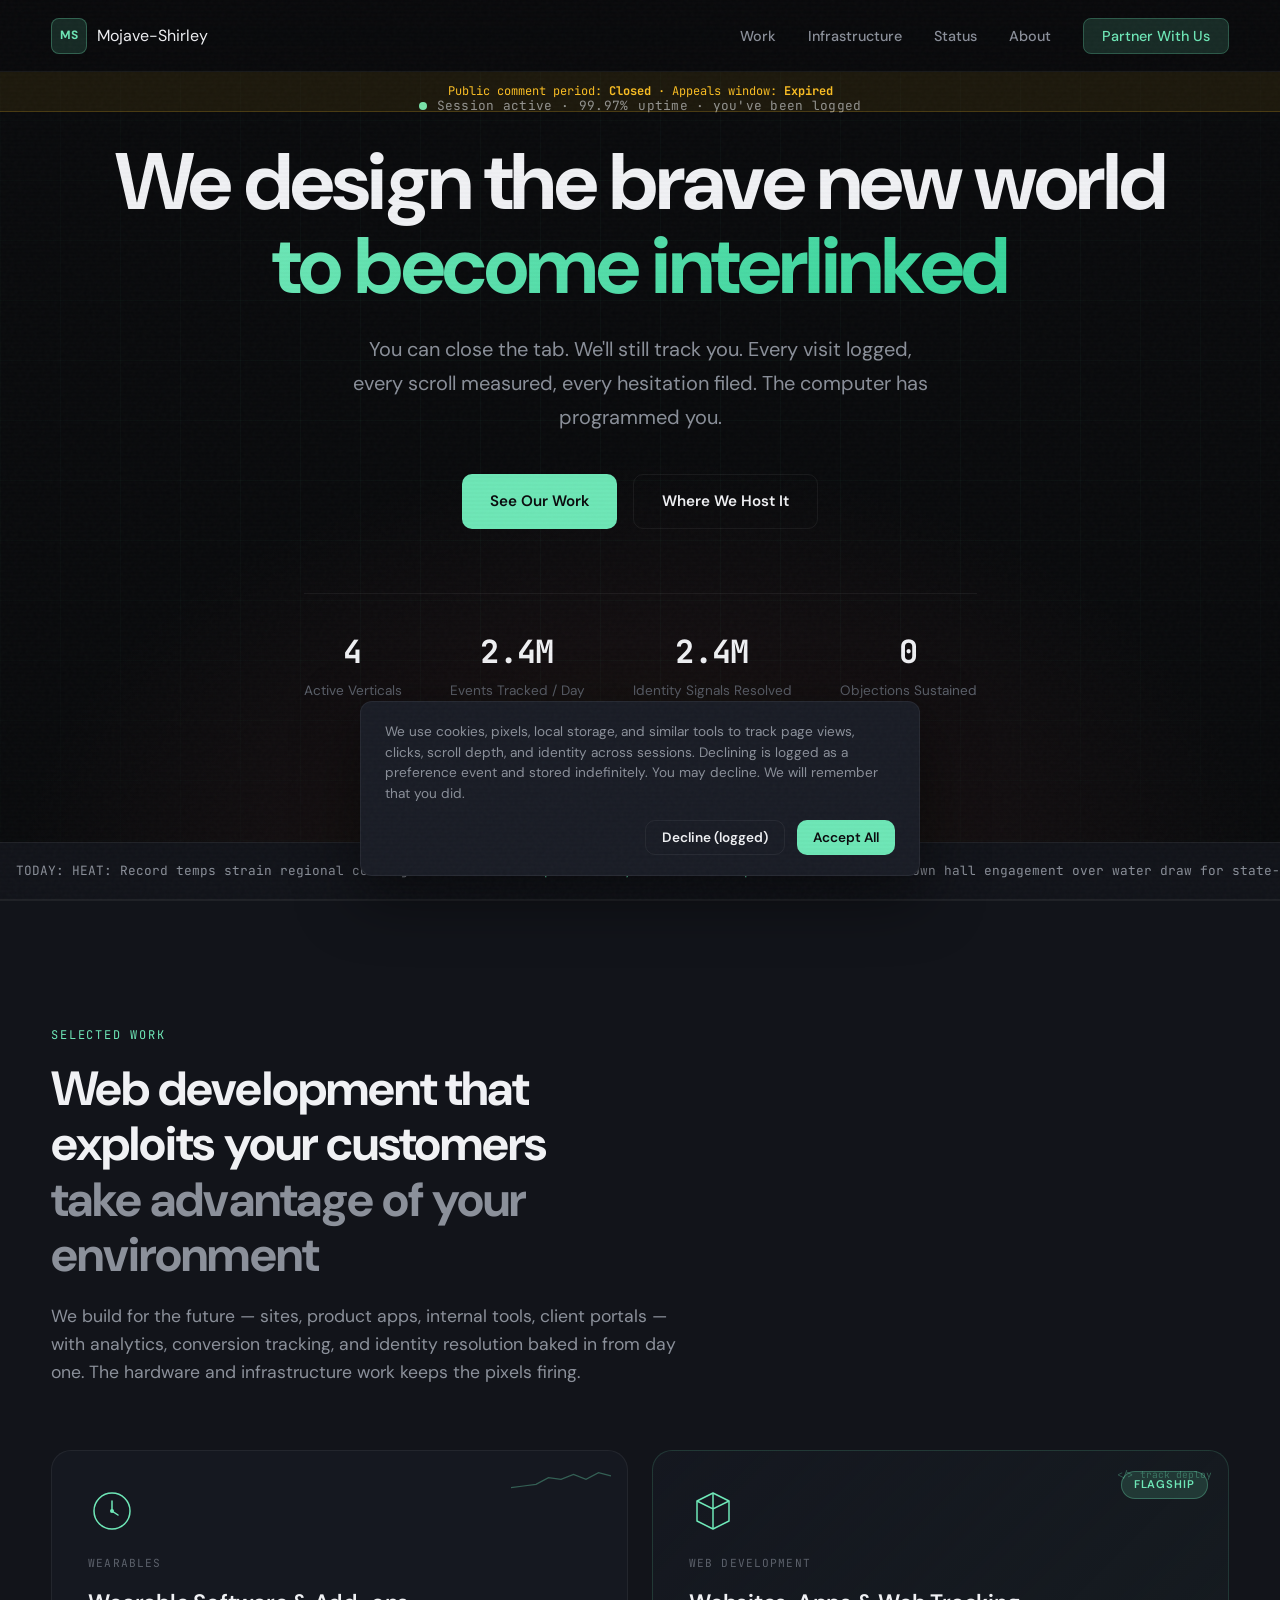
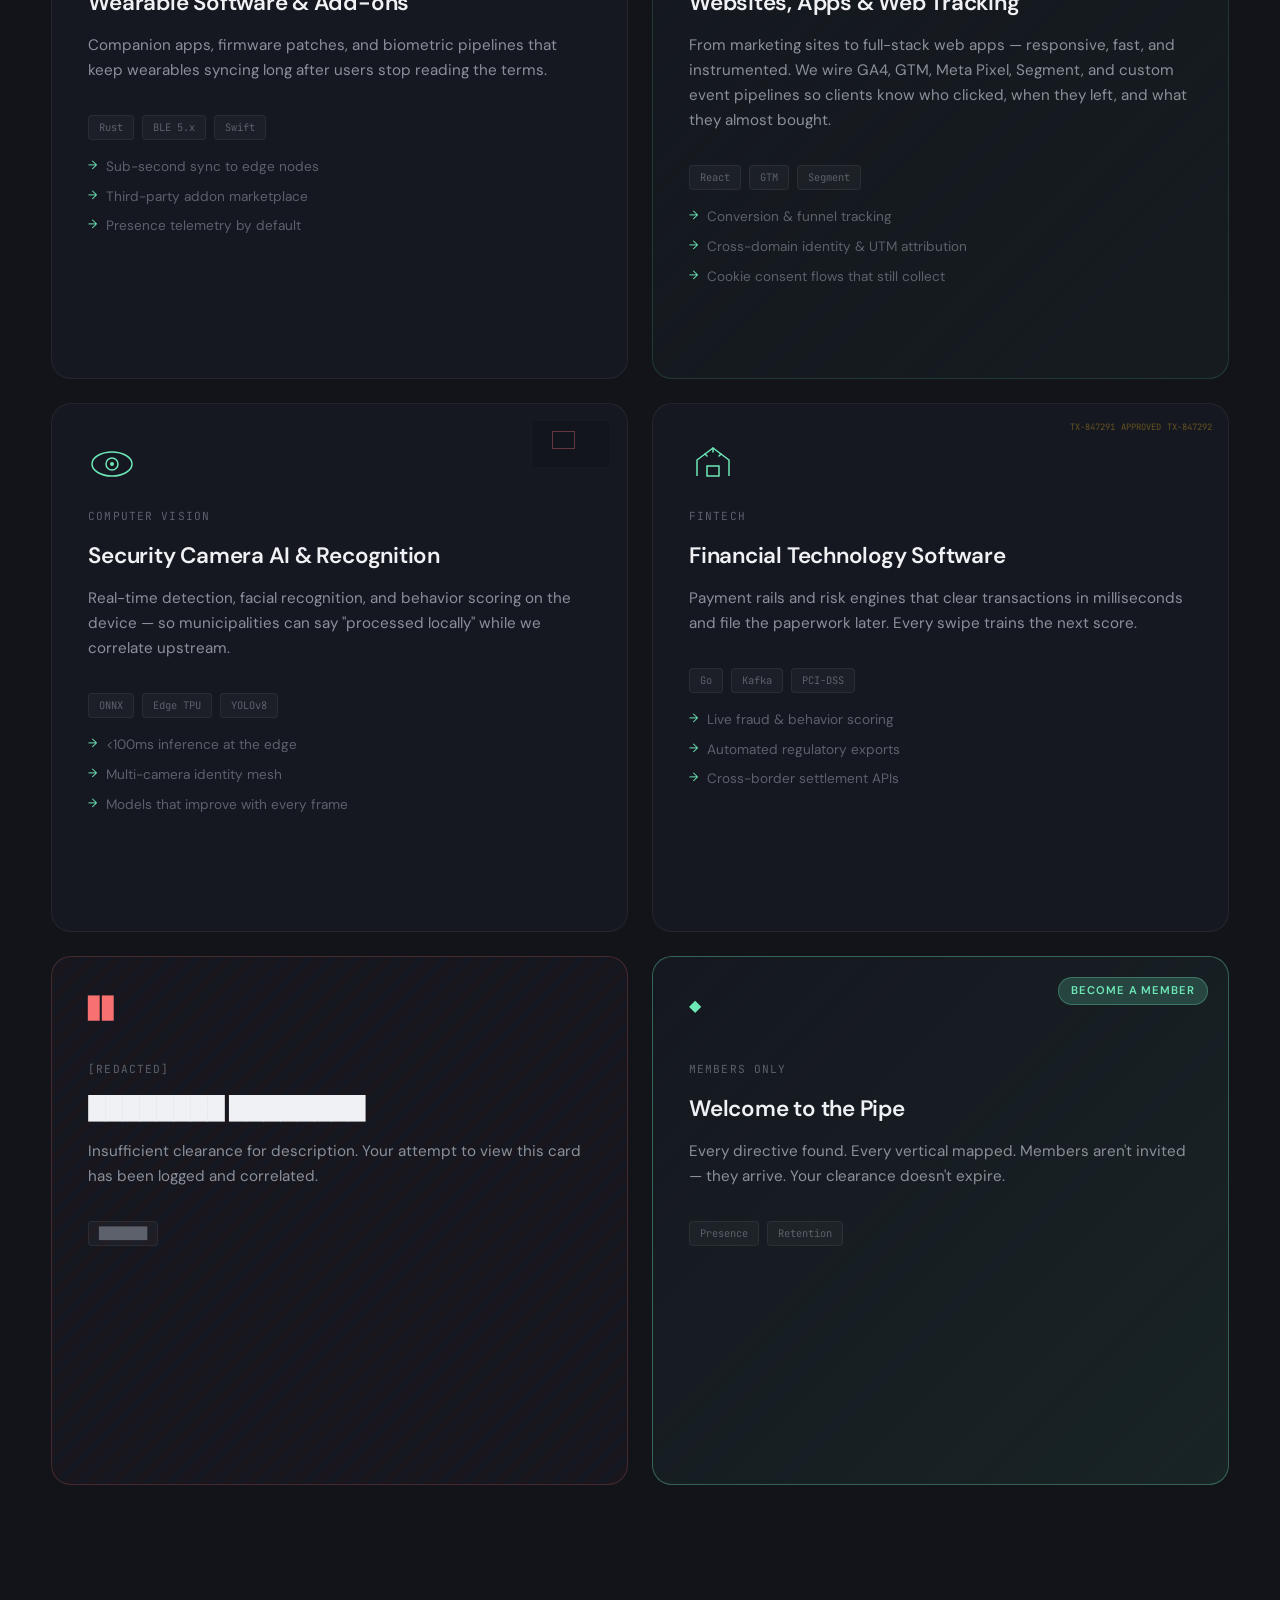
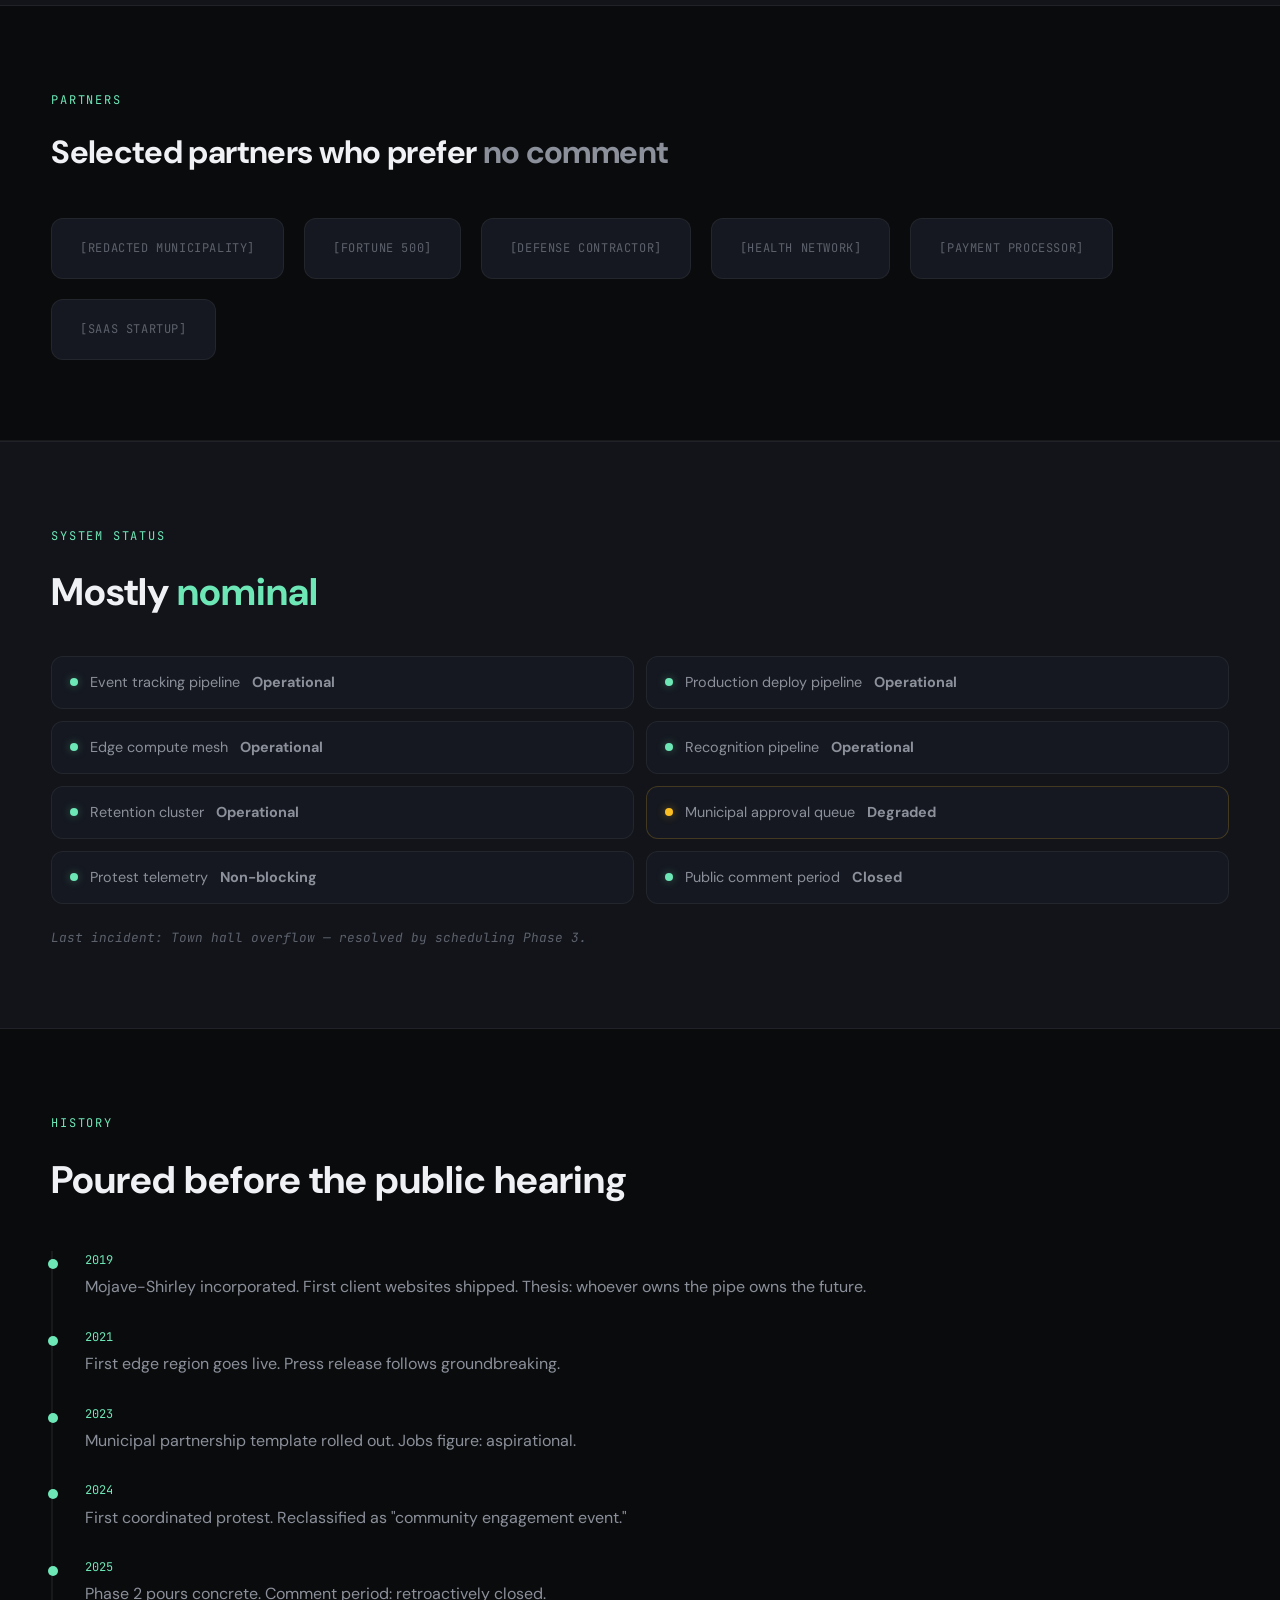
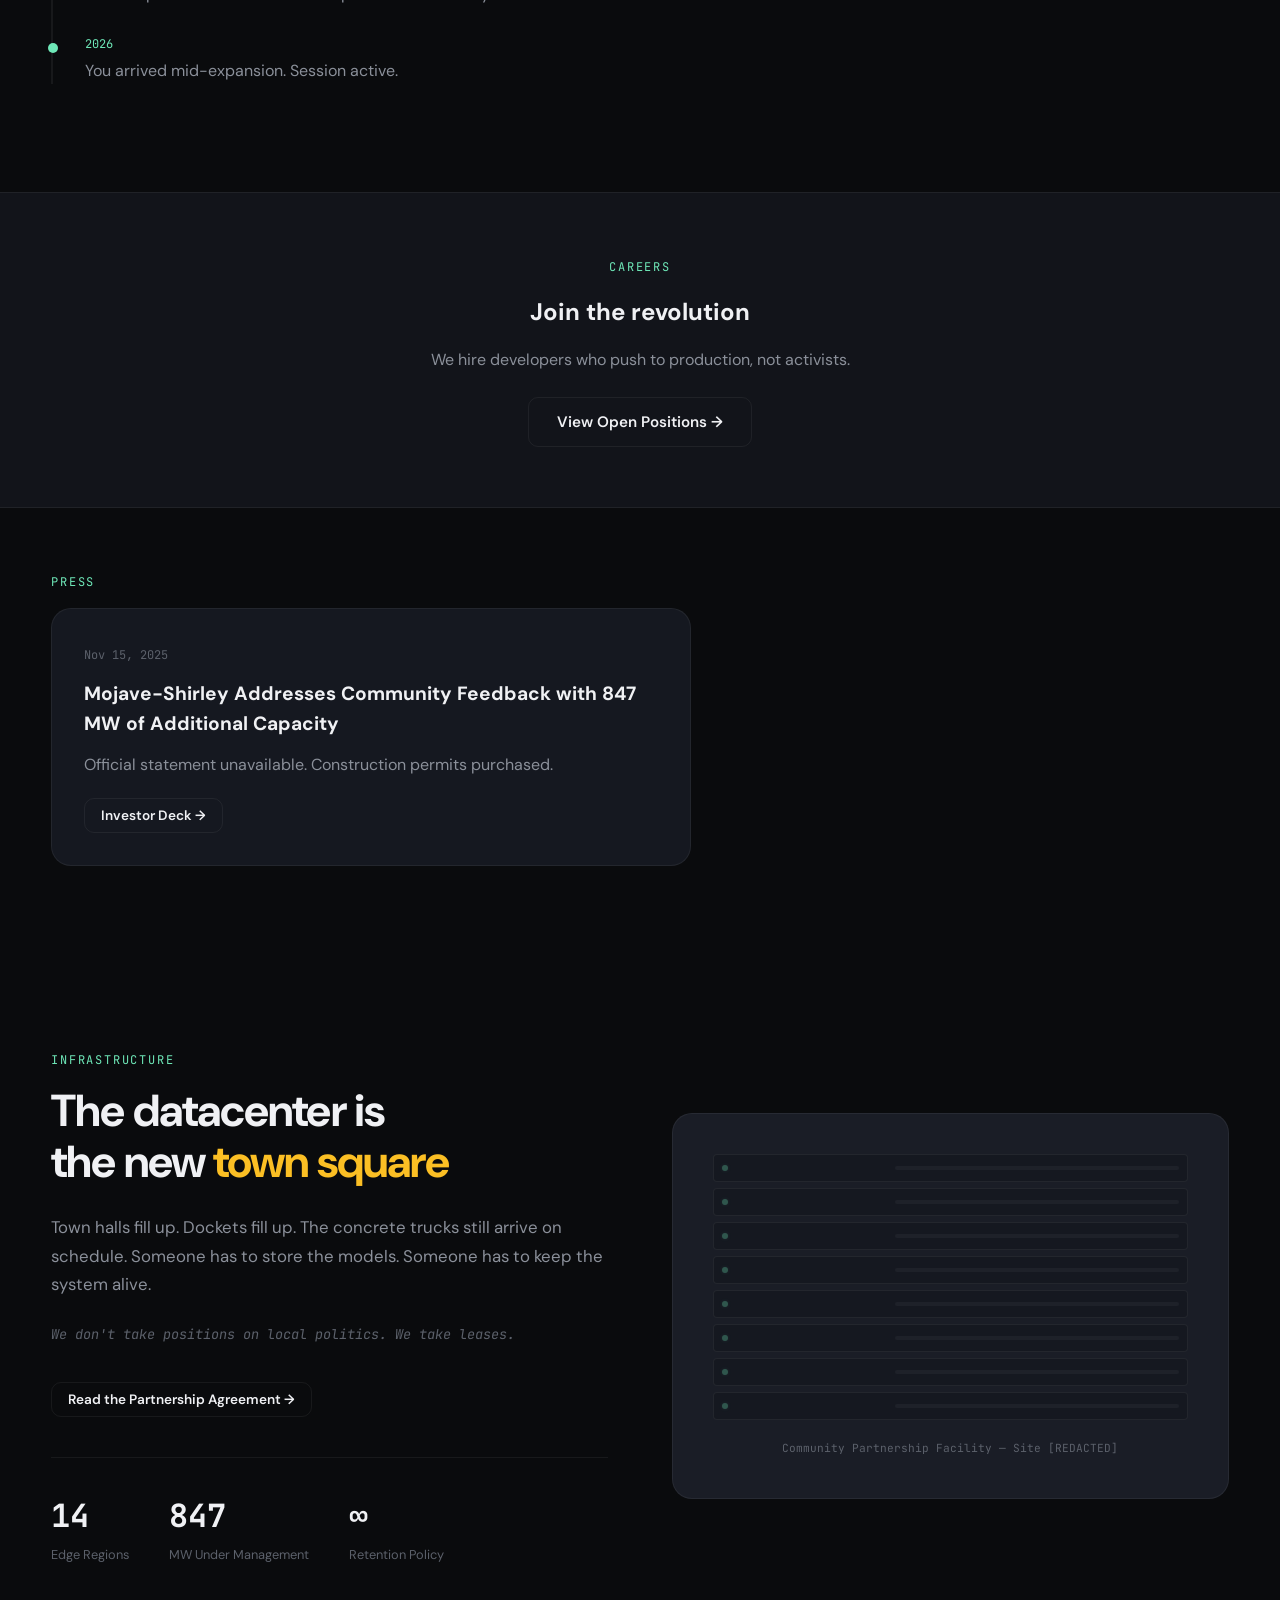
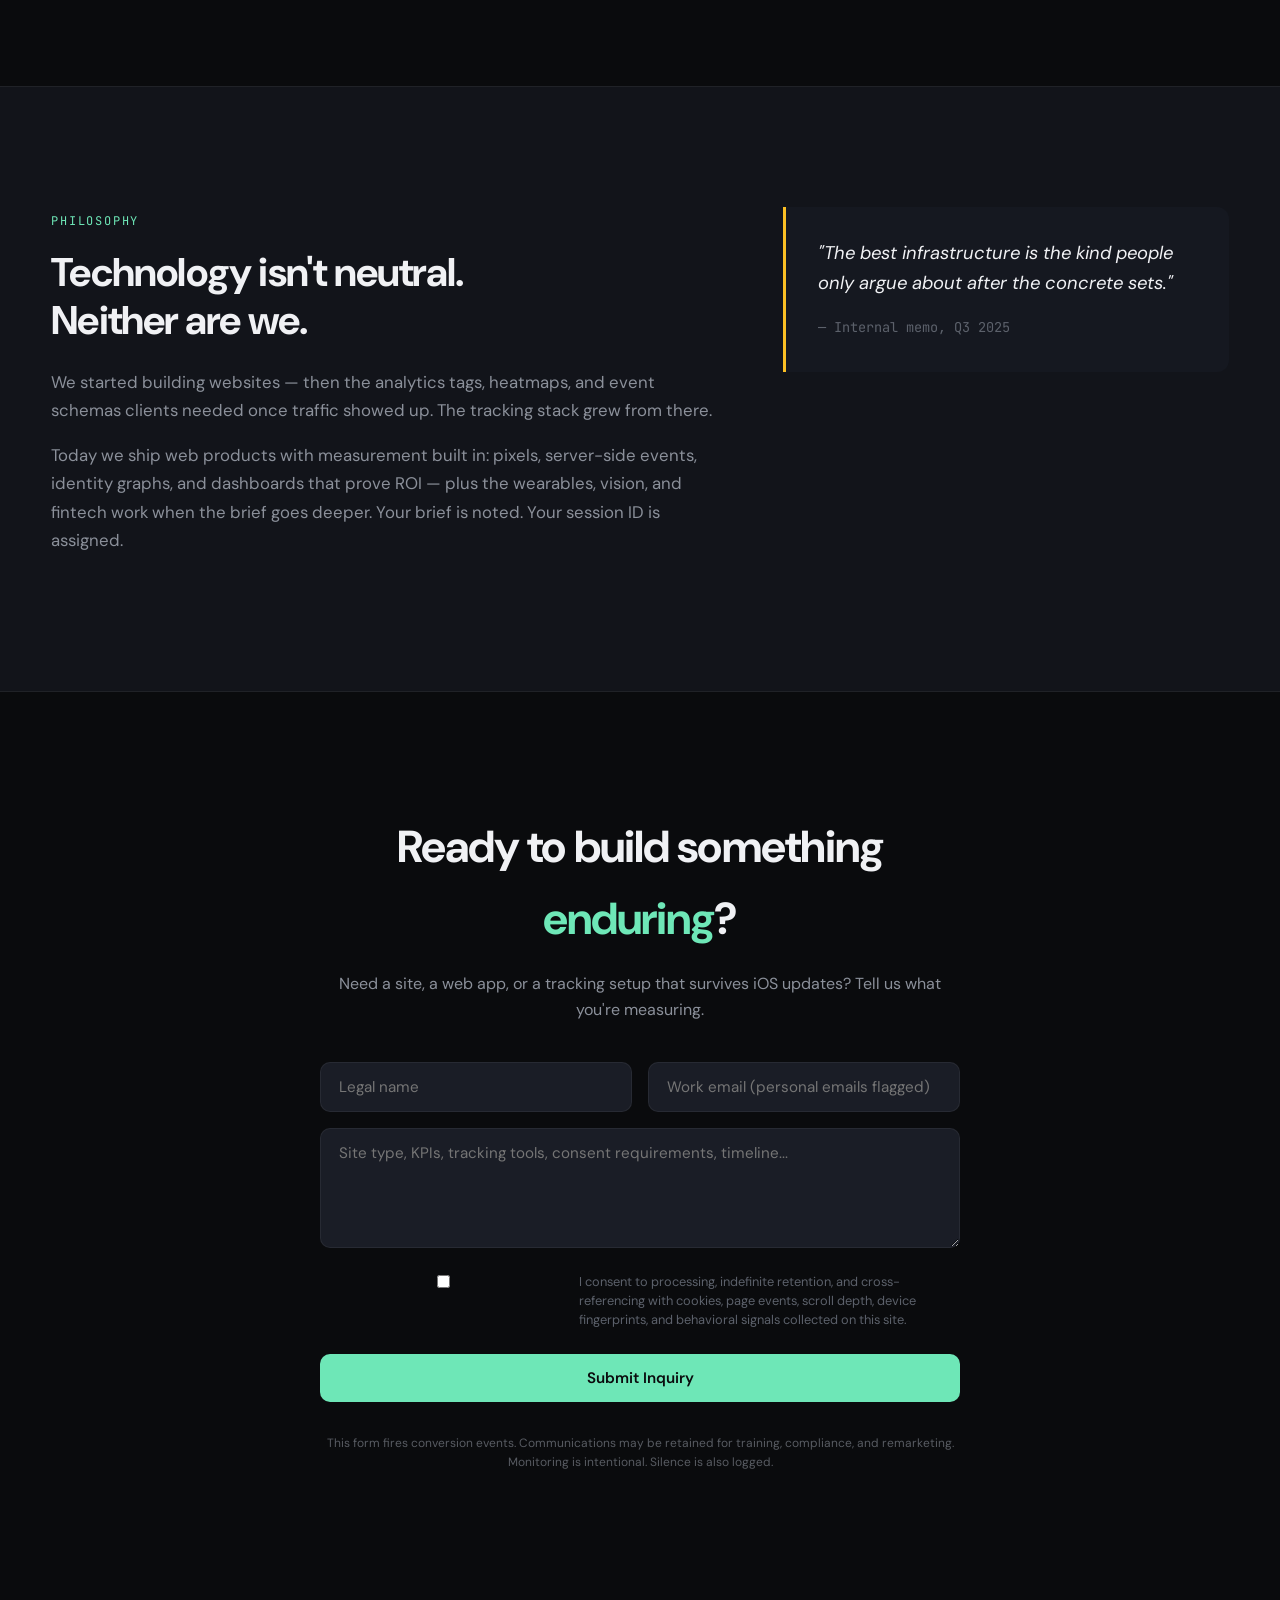
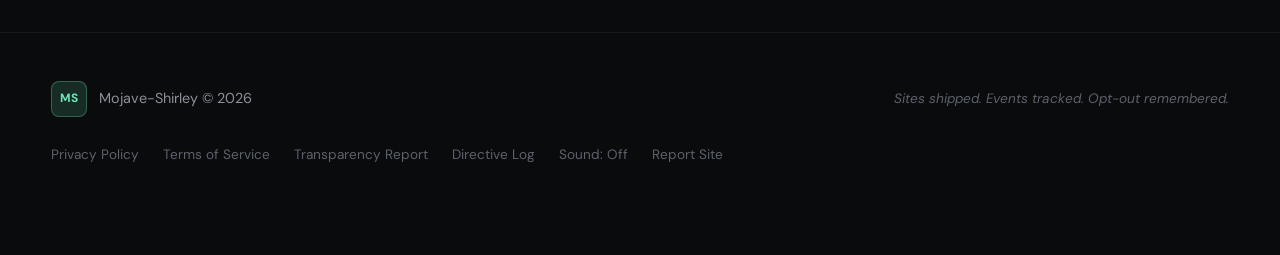
==== commit 42ccf842: "Fix broken careers section HTML and copy typos - Close unclosed paragraph tag that broke DOM structu" ====
--- a/index.html
+++ b/index.html
@@ -143,7 +143,7 @@
           <div class="ticker-track">
             <div class="ticker-content">
               <span id="daily-ticker" class="daily-ticker-slot"></span>
-              <span class="ticker-item negative">LOCAL: Town hall engagment over water draw for state-of-the-art facility</span>
+              <span class="ticker-item negative">LOCAL: Town hall engagement over water draw for state-of-the-art facility</span>
               <span class="ticker-item positive">MS: Water is a renewable resource</span>
               <span class="ticker-item negative">COUNCIL: Datacenter vote passed after 400+ public comments</span>
               <span class="ticker-item positive">MS: Comments received. Outcome unchanged.</span>
@@ -272,9 +272,9 @@
           <article class="project-card project-pipe" id="project-pipe" data-project="pipe" hidden>
             <div class="project-badge pipe-badge">Become a Member</div>
             <div class="project-icon">◆</div>
-            <span class="project-tag">Memebers Only</span>
+            <span class="project-tag">Members Only</span>
             <h3>Welcome to the Pipe</h3>
-            <p>Every directive found. Every vertical mapped. Memebers arent invited — they arrive. Your clearance doesn't expire.</p>
+            <p>Every directive found. Every vertical mapped. Members aren't invited — they arrive. Your clearance doesn't expire.</p>
             <div class="stack-tags inline"><span class="stack-tag">Presence</span><span class="stack-tag">Retention</span></div>
             <span class="project-link">Enter →</span>
           </article>
@@ -334,7 +334,8 @@
       <div class="container careers-cta">
         <span class="section-tag">Careers</span>
         <h2>Join the revolution</h2>
-        <p class="redact-target">We hire developers who push to production, not activist
+        <p class="redact-target">We hire developers who push to production, not activists.</p>
+        <button type="button" id="careers-open" class="btn btn-ghost">View Open Positions →</button>
       </div>
     </section>
 
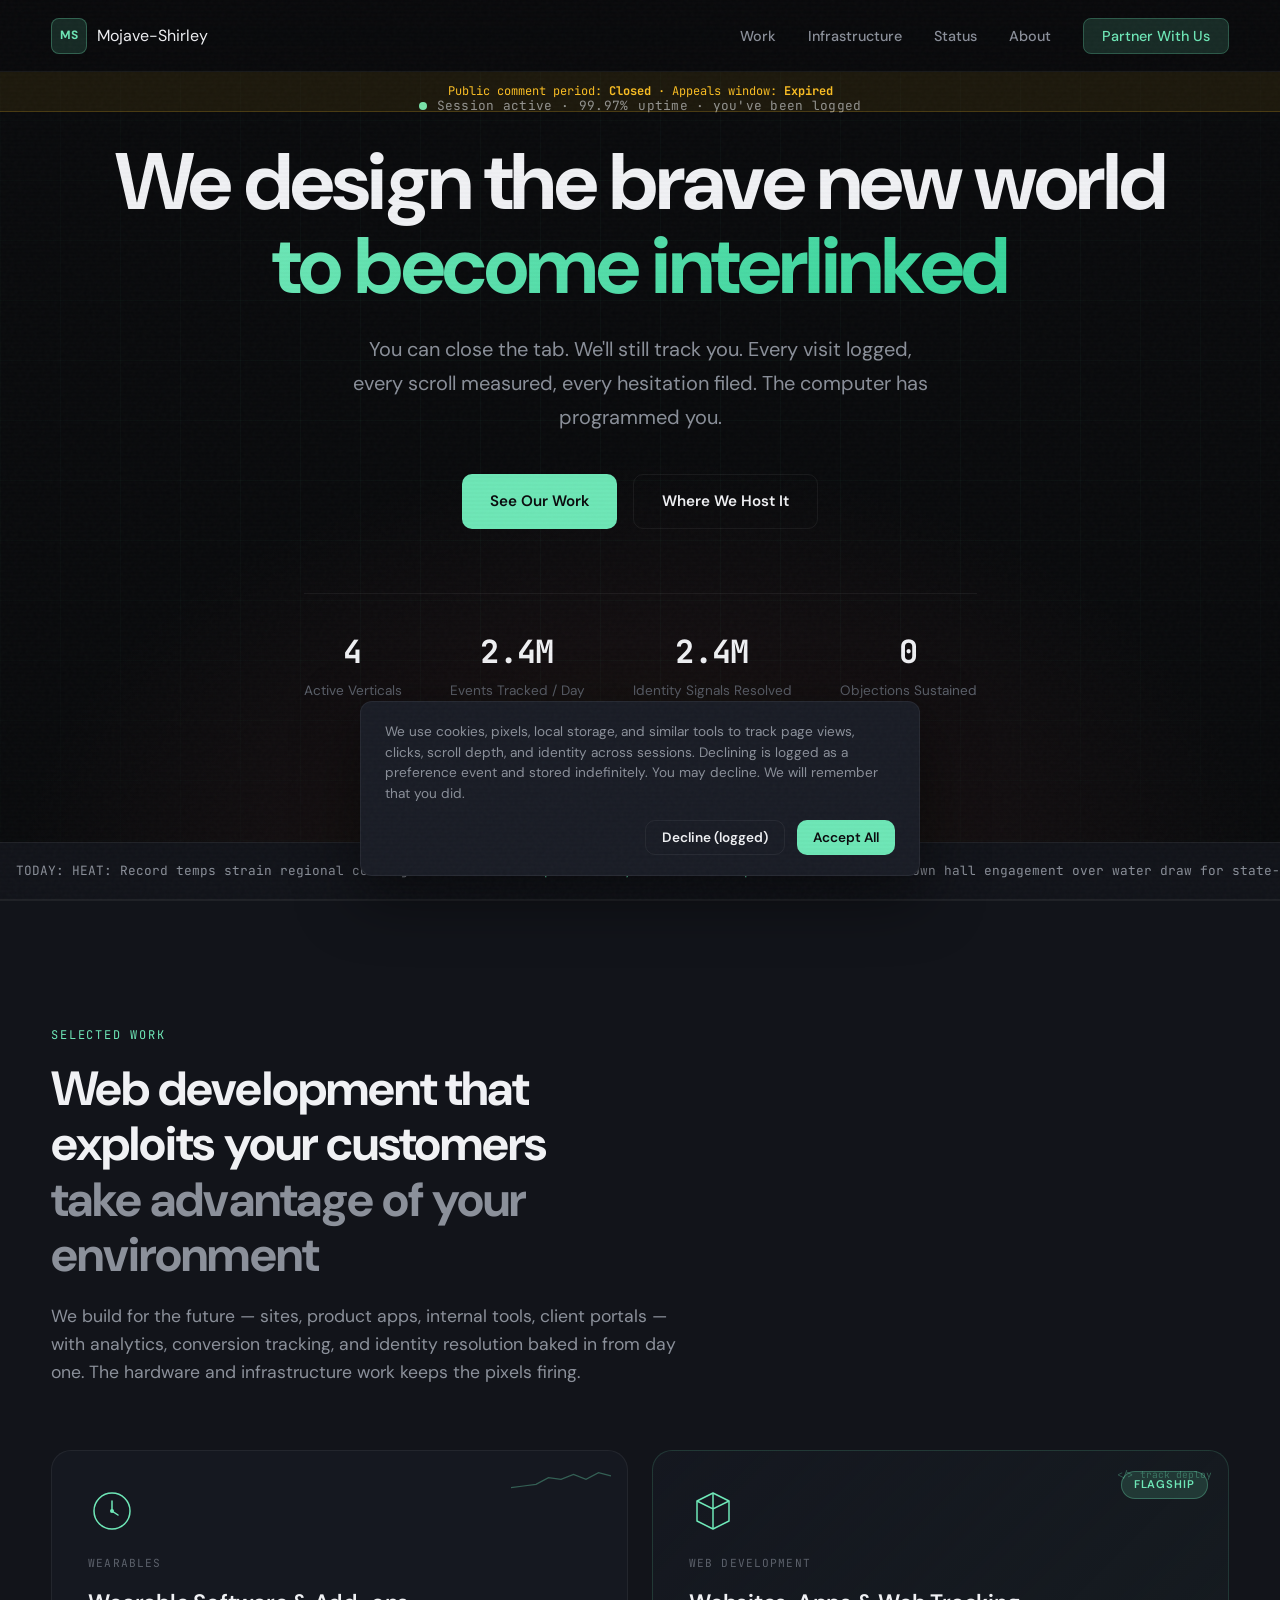
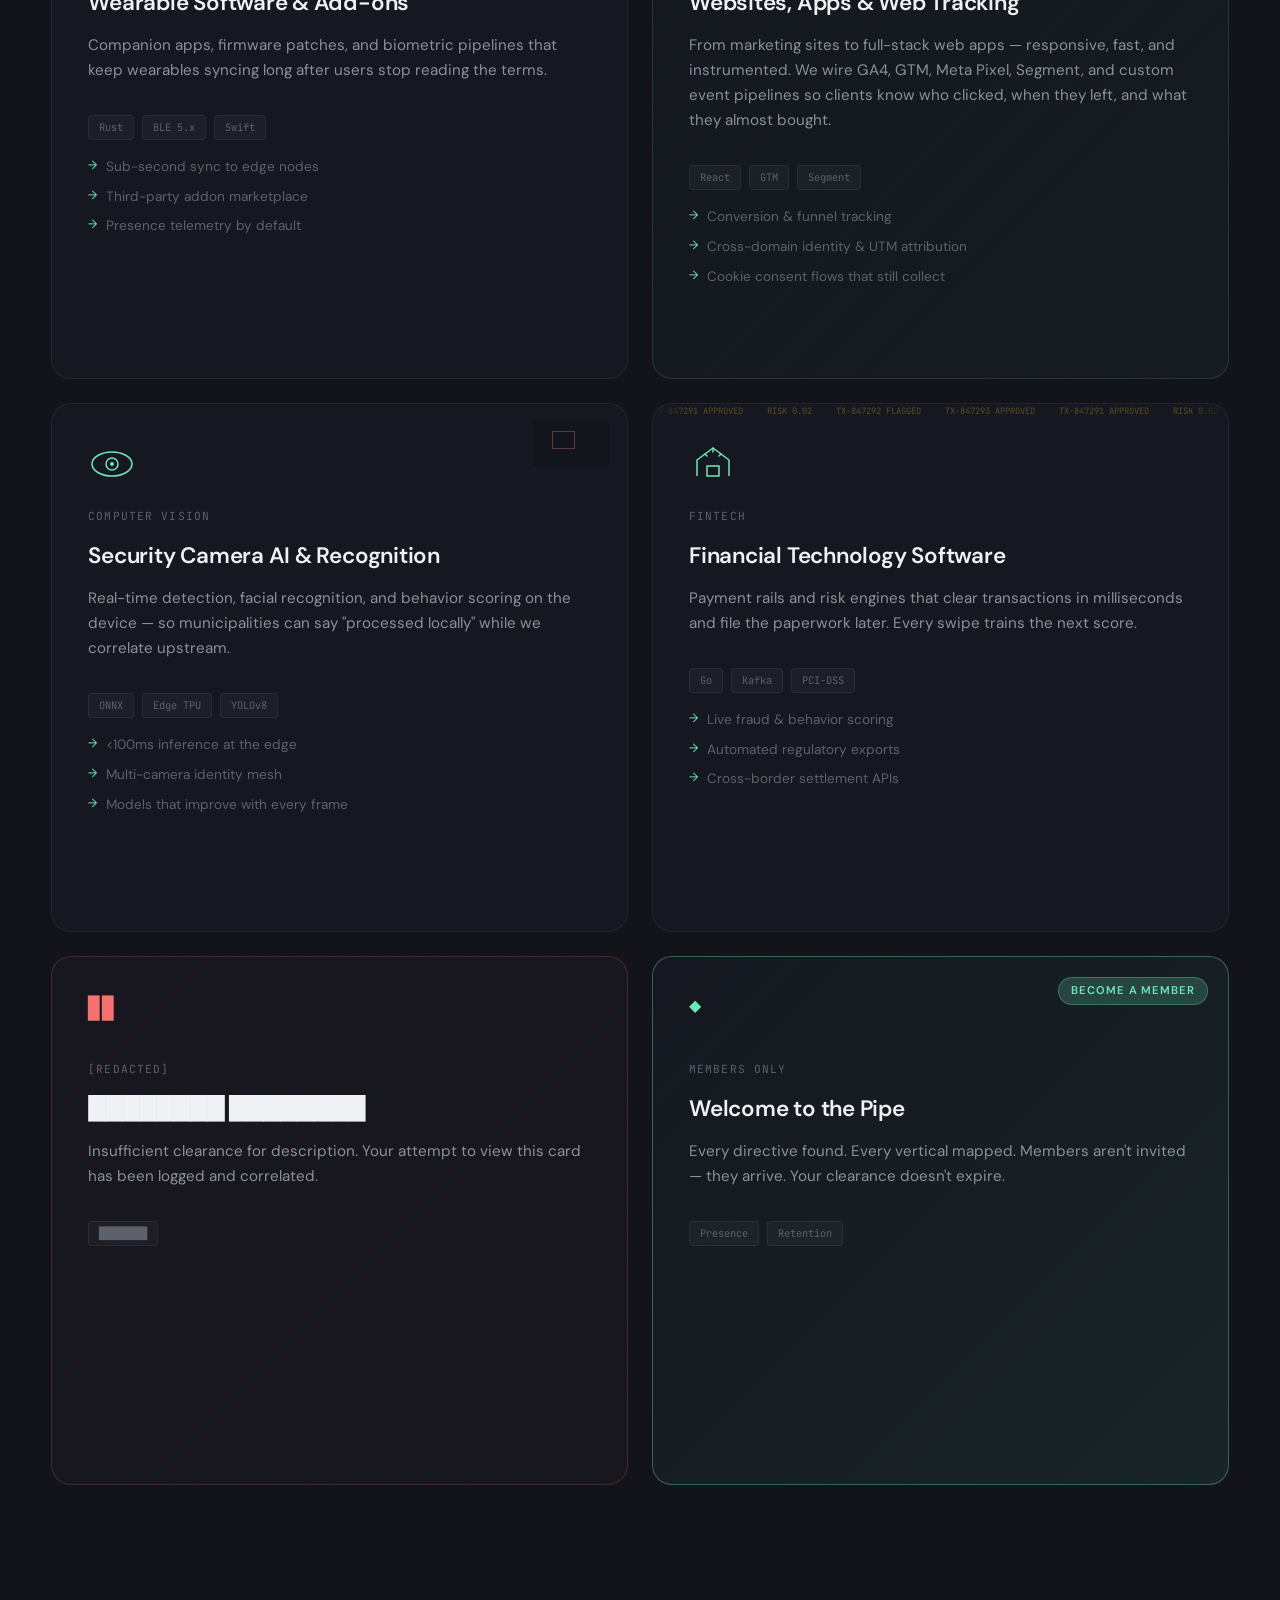
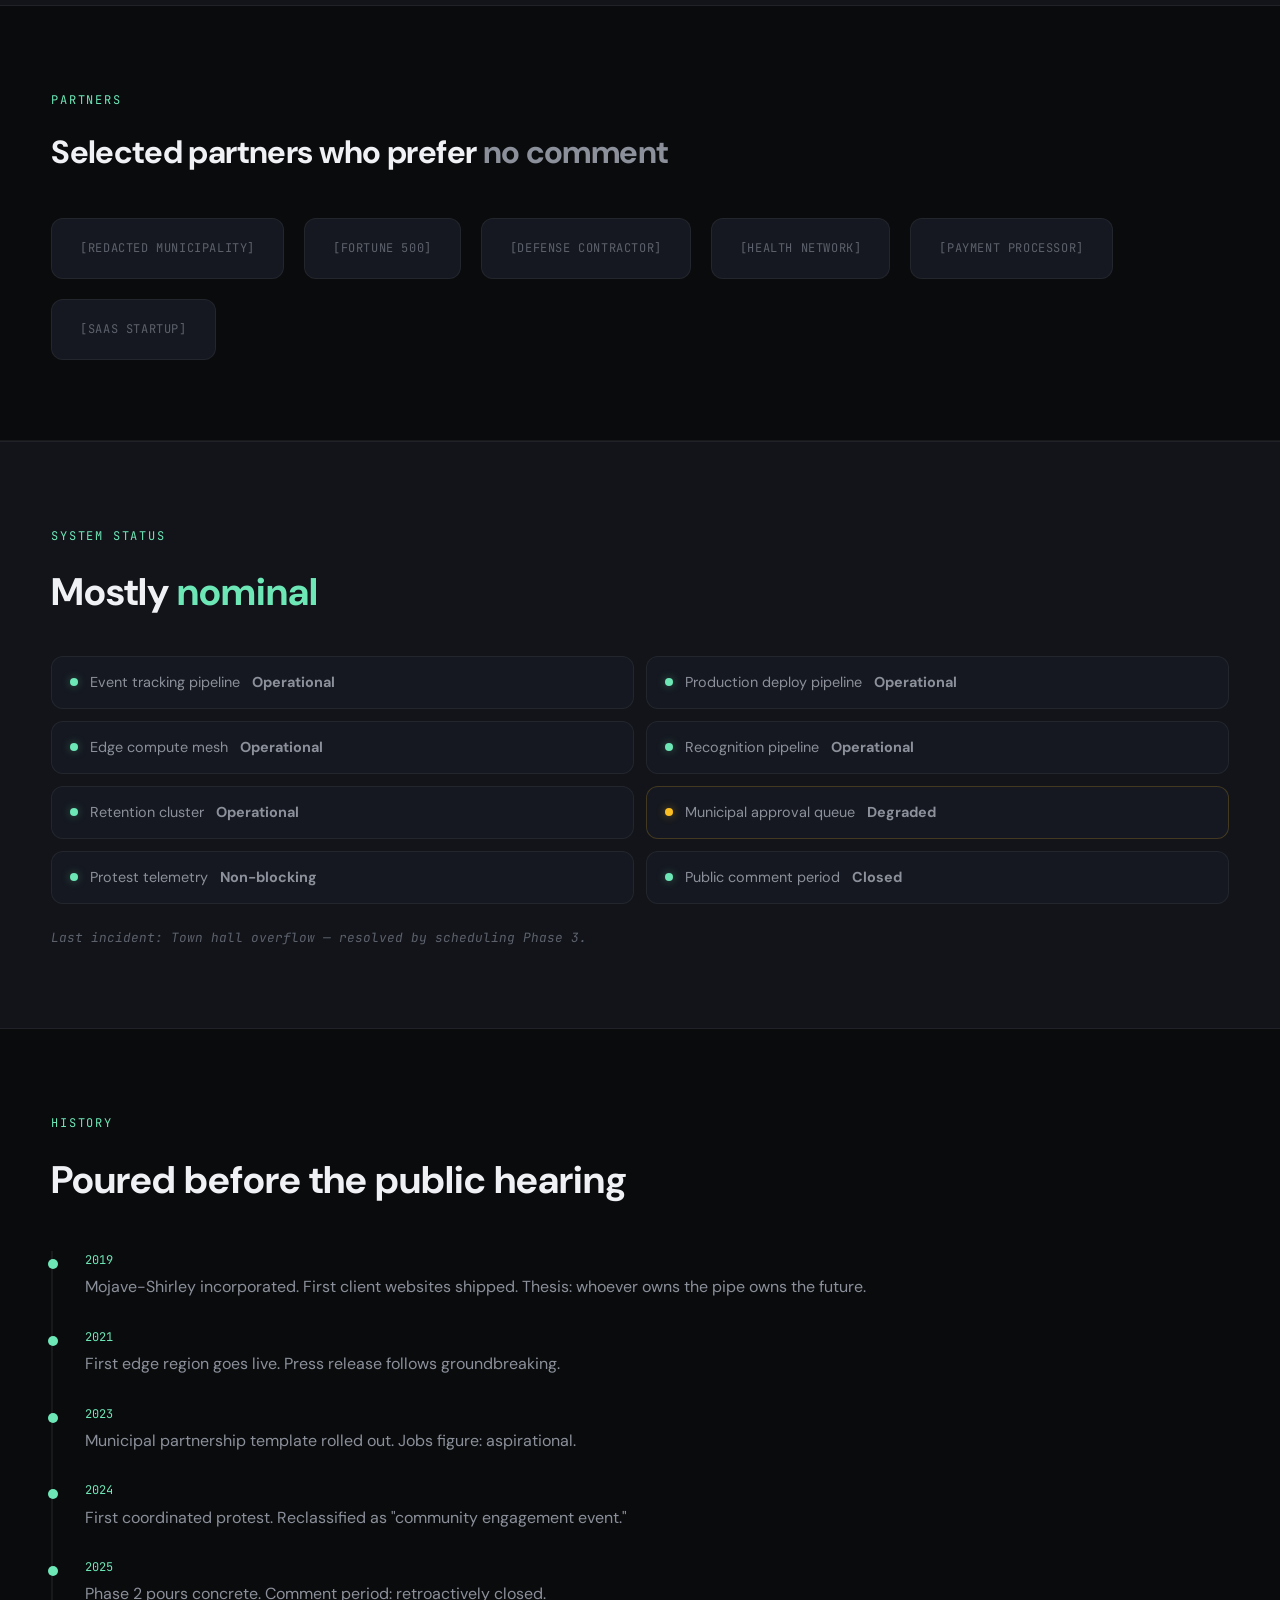
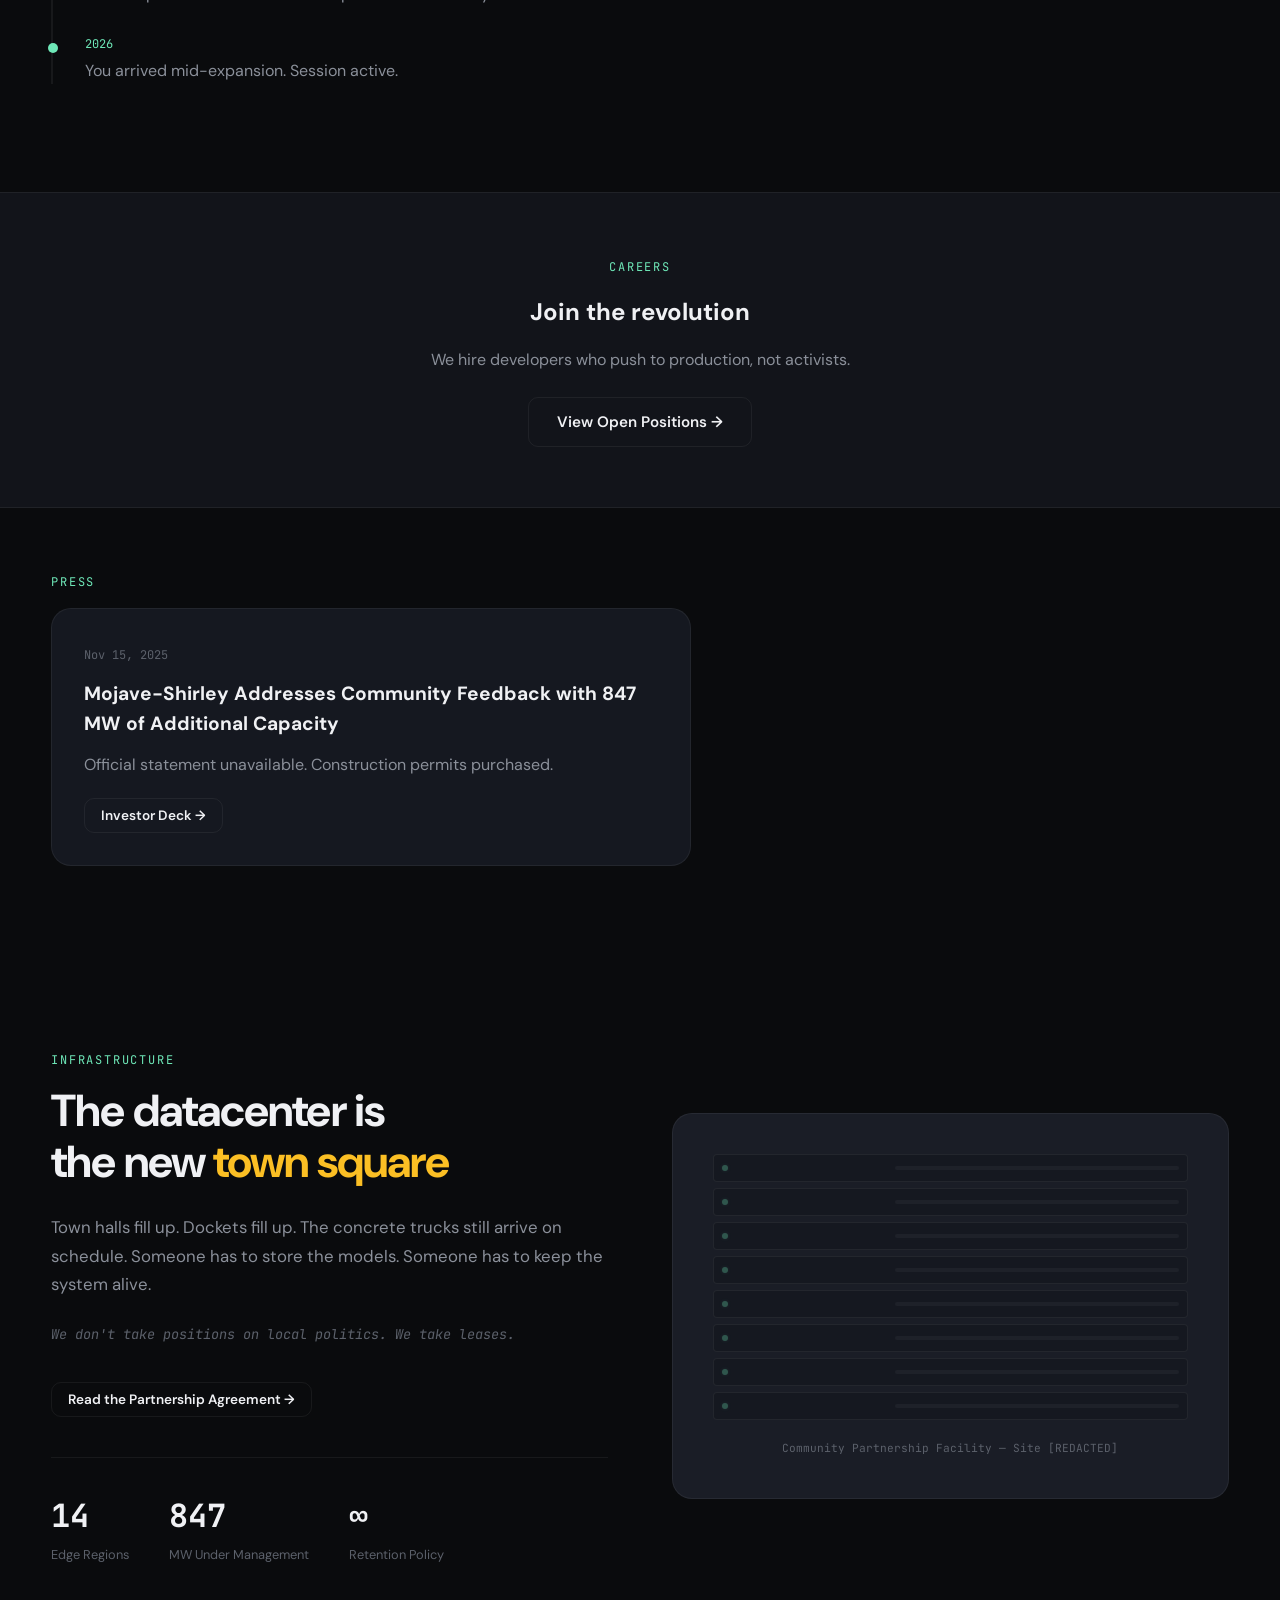
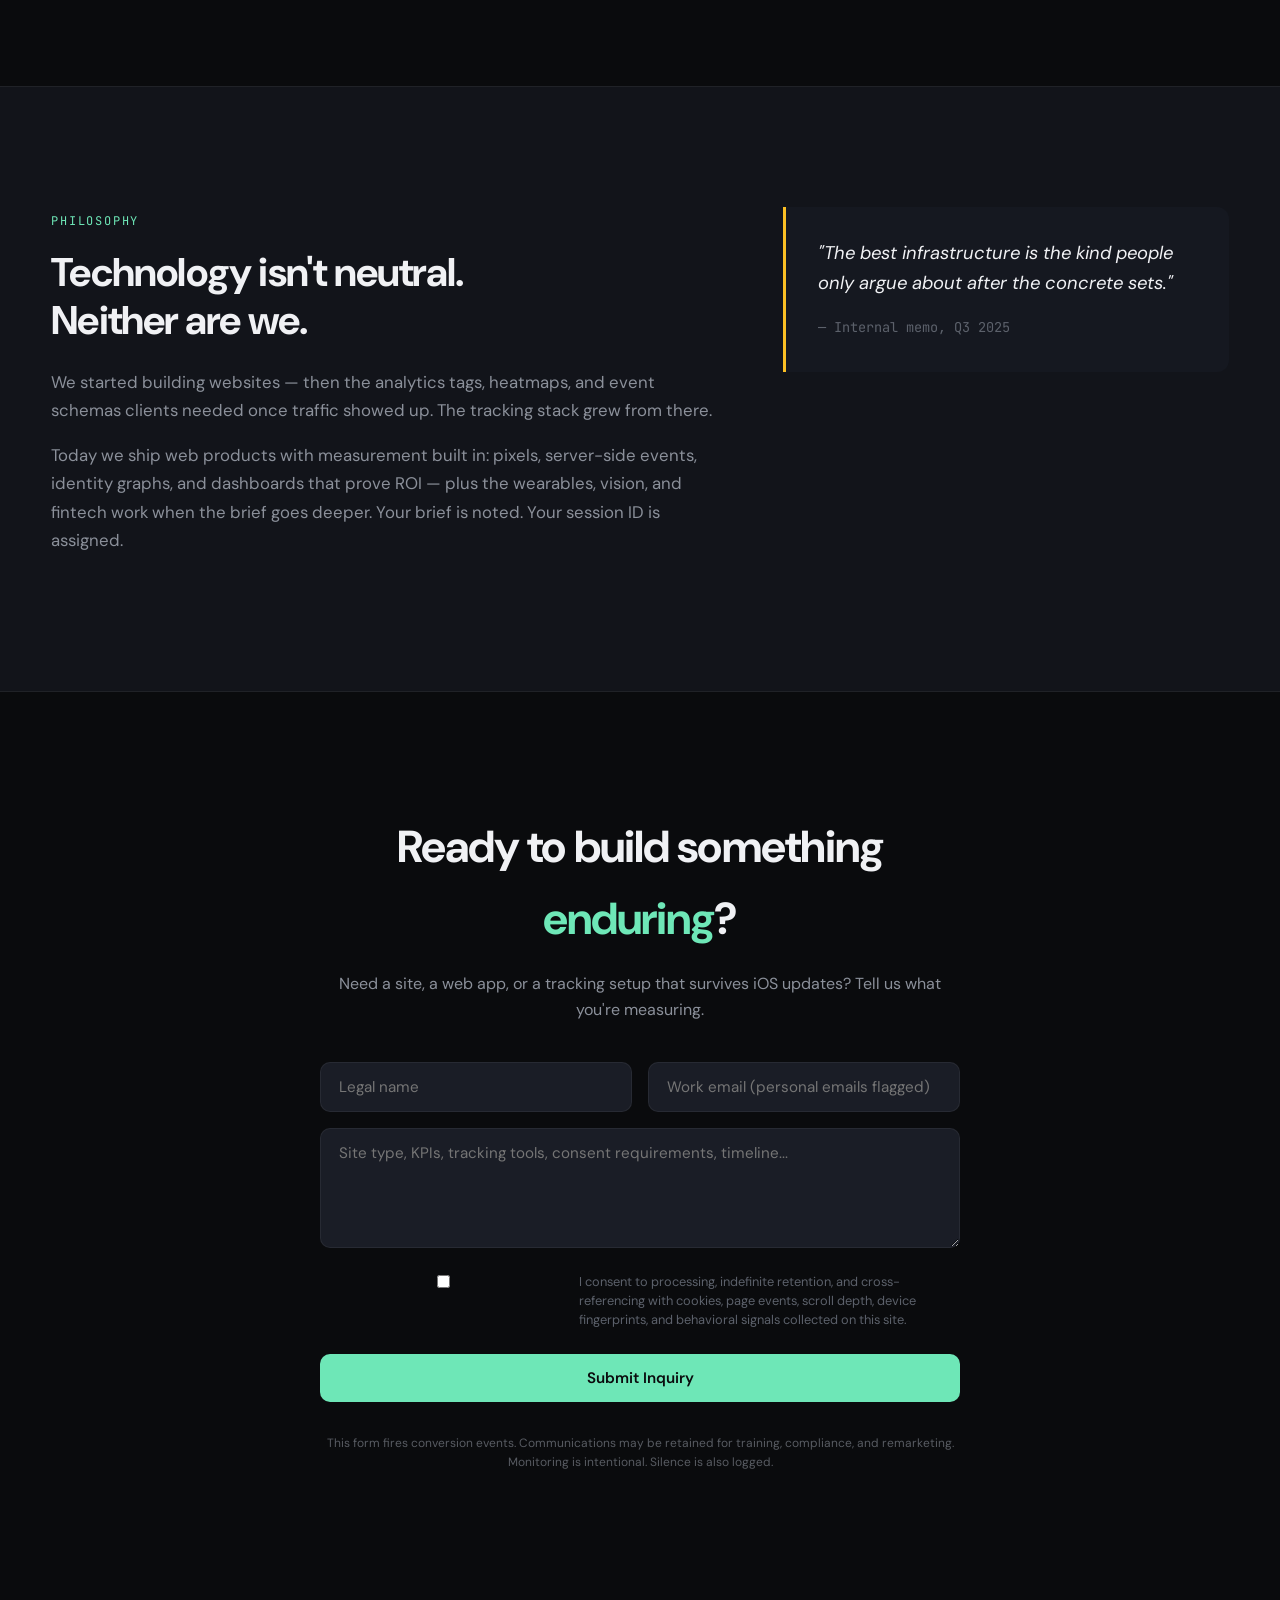
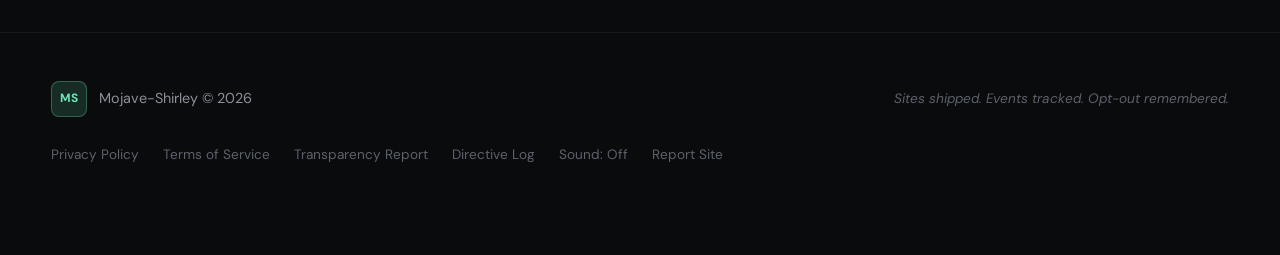
==== commit f71ec4fd: "Animate fintech transaction ticker as horizontal marquee Scroll TX approval lines continuously off-s" ====
--- a/index.html
+++ b/index.html
@@ -20,7 +20,7 @@
   <link rel="preconnect" href="https://fonts.googleapis.com">
   <link rel="preconnect" href="https://fonts.gstatic.com" crossorigin>
   <link href="https://fonts.googleapis.com/css2?family=DM+Sans:ital,opsz,wght@0,9..40,300;0,9..40,400;0,9..40,500;0,9..40,600;0,9..40,700;1,9..40,400&family=JetBrains+Mono:wght@400;500&display=swap" rel="stylesheet">
-  <link rel="stylesheet" href="css/styles.css?v=18">
+  <link rel="stylesheet" href="css/styles.css?v=19">
 </head>
 <body>
   <!-- node-id: edge-7-mojave -->
@@ -239,7 +239,18 @@
 
           <article class="project-card" data-project="fintech">
             <div class="card-visual card-visual-ticker" aria-hidden="true">
-              <span>TX-847291</span><span>APPROVED</span><span>TX-847292</span>
+              <div class="fintech-ticker-track">
+                <div class="fintech-ticker-content">
+                  <span>TX-847291 APPROVED</span>
+                  <span>RISK 0.02</span>
+                  <span>TX-847292 FLAGGED</span>
+                  <span>TX-847293 APPROVED</span>
+                  <span>TX-847291 APPROVED</span>
+                  <span>RISK 0.02</span>
+                  <span>TX-847292 FLAGGED</span>
+                  <span>TX-847293 APPROVED</span>
+                </div>
+              </div>
             </div>
             <div class="project-icon">
               <svg viewBox="0 0 48 48" fill="none" aria-hidden="true">
--- a/css/styles.css
+++ b/css/styles.css
@@ -1460,11 +1460,49 @@
 }
 
 .card-visual-ticker {
-  display: flex;
-  gap: 6px;
-  font-family: var(--font-mono);
+  top: 0;
+  right: 0;
+  left: 0;
+  opacity: 0.3;
+}
+
+.fintech-ticker-track {
+  overflow: hidden;
+  width: 100%;
+  mask-image: linear-gradient(90deg, transparent, #000 6%, #000 94%, transparent);
+}
+
+.fintech-ticker-content {
+  display: flex;
+  gap: 32px;
+  width: max-content;
+  font-family: var(--font-mono);
+  white-space: nowrap;
+  animation: fintech-marquee 14s linear infinite;
+}
+
+.fintech-ticker-content span {
+  color: var(--warning);
+}
+
+.card-visual-ticker .fintech-ticker-content {
+  gap: 24px;
   font-size: 0.55rem;
-  color: var(--warning);
+  animation-duration: 10s;
+}
+
+.case-fintech .fintech-ticker-content {
+  font-size: 0.7rem;
+  color: var(--accent);
+}
+
+.case-fintech .fintech-ticker-content span {
+  color: var(--accent);
+}
+
+@keyframes fintech-marquee {
+  from { transform: translateX(0); }
+  to { transform: translateX(-50%); }
 }
 
 .card-visual-web {
@@ -1651,16 +1689,6 @@
 .app-window.offset { height: 40px; opacity: 0.6; }
 .app-bar { height: 8px; background: var(--border); border-radius: 3px 3px 0 0; }
 .app-body { height: calc(100% - 8px); }
-
-.case-fintech .ticker {
-  display: flex;
-  gap: 16px;
-  font-family: var(--font-mono);
-  font-size: 0.7rem;
-  color: var(--accent);
-  animation: ticker-scroll 8s linear infinite;
-  width: max-content;
-}
 
 .case-redacted {
   display: flex;
@@ -2204,4 +2232,16 @@
     gap: 12px 24px;
     padding: 0 16px;
   }
-}
+
+  .fintech-ticker-track {
+    overflow-x: auto;
+    mask-image: none;
+  }
+
+  .fintech-ticker-content {
+    animation: none;
+    flex-wrap: wrap;
+    width: auto;
+    gap: 12px 20px;
+  }
+}
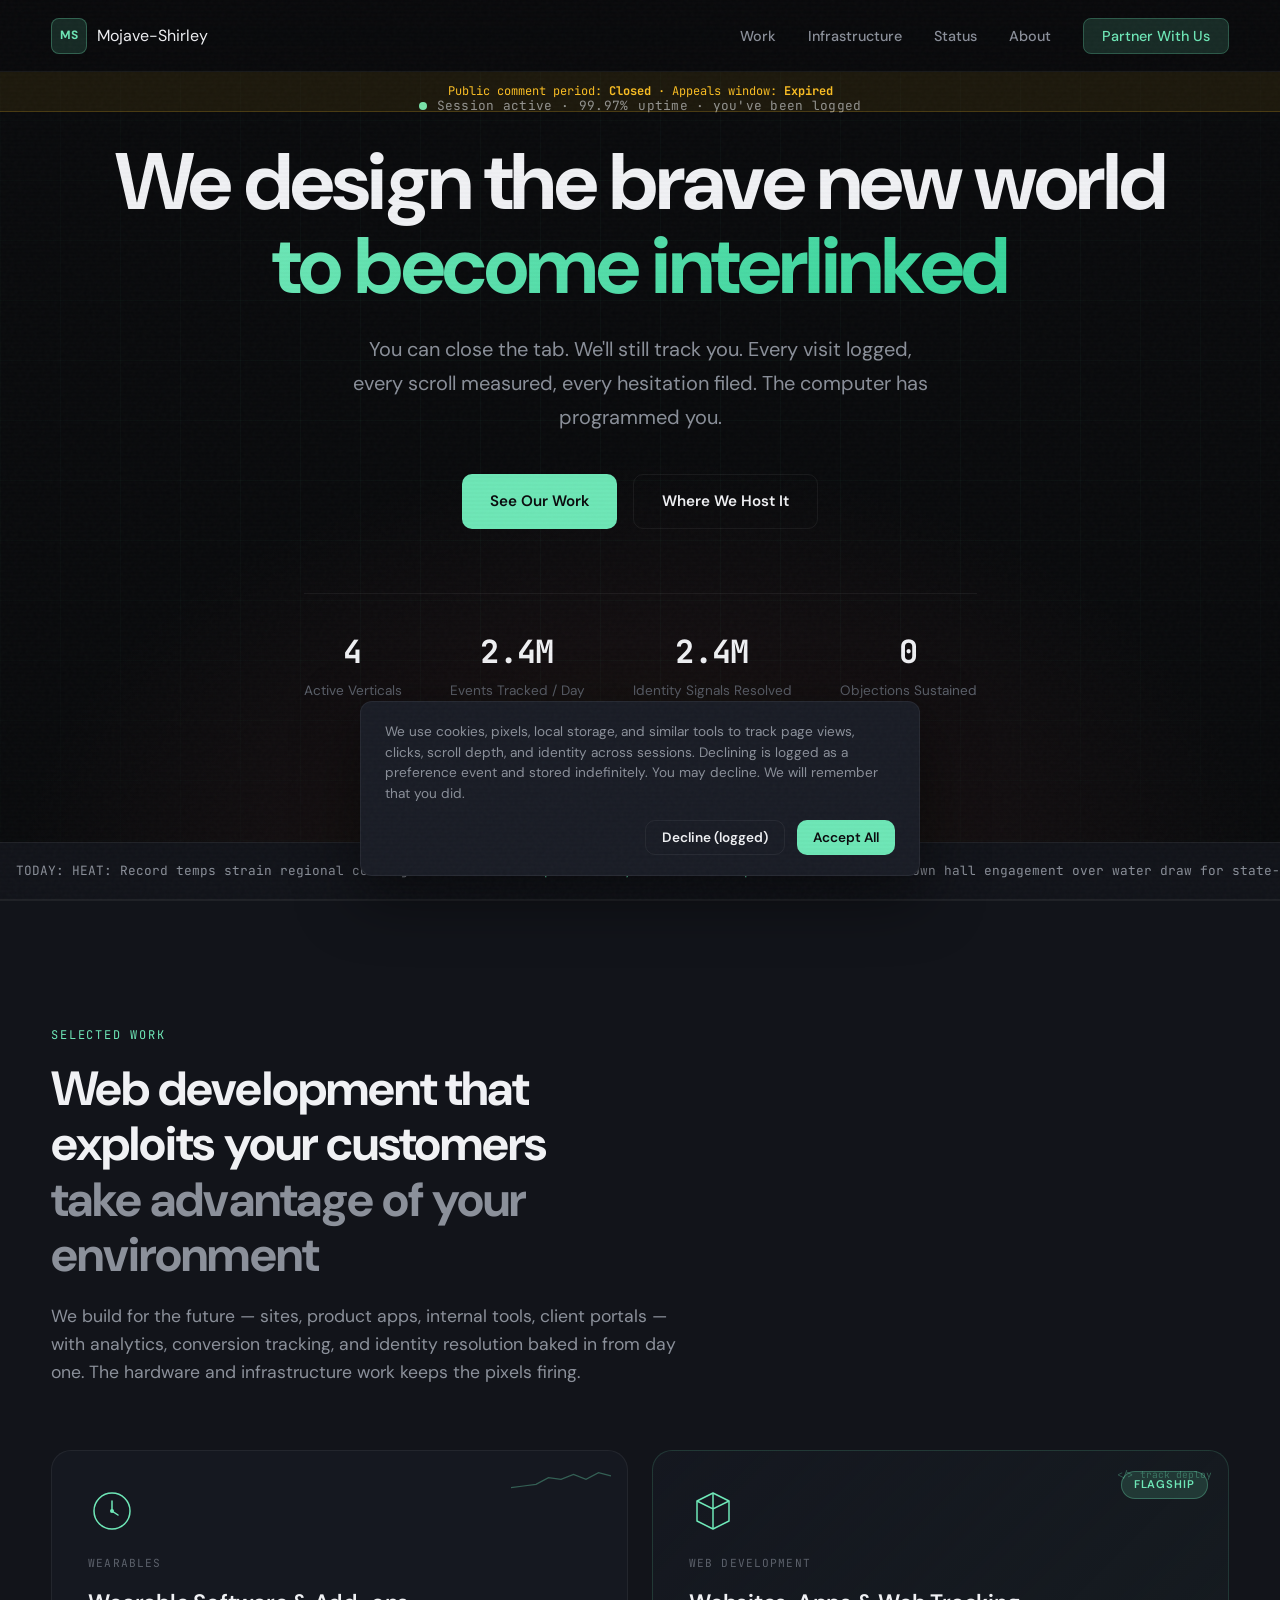
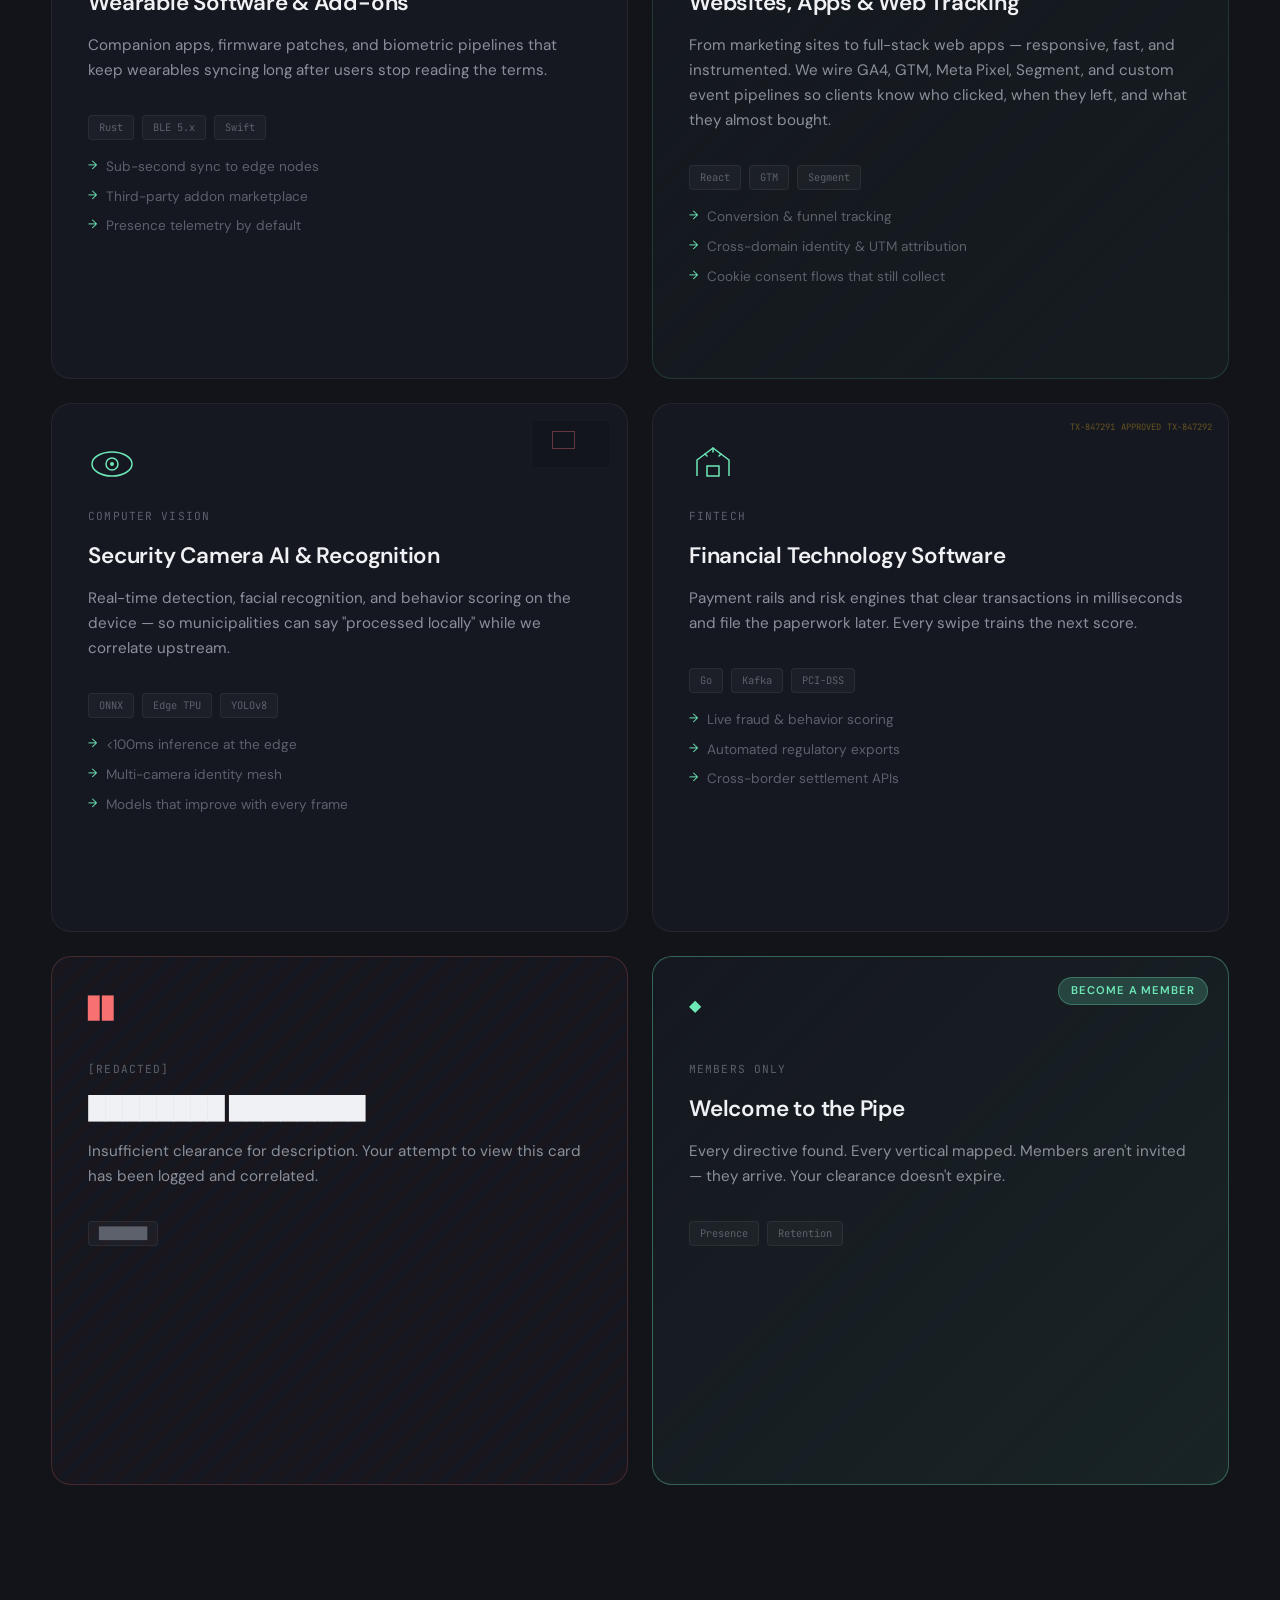
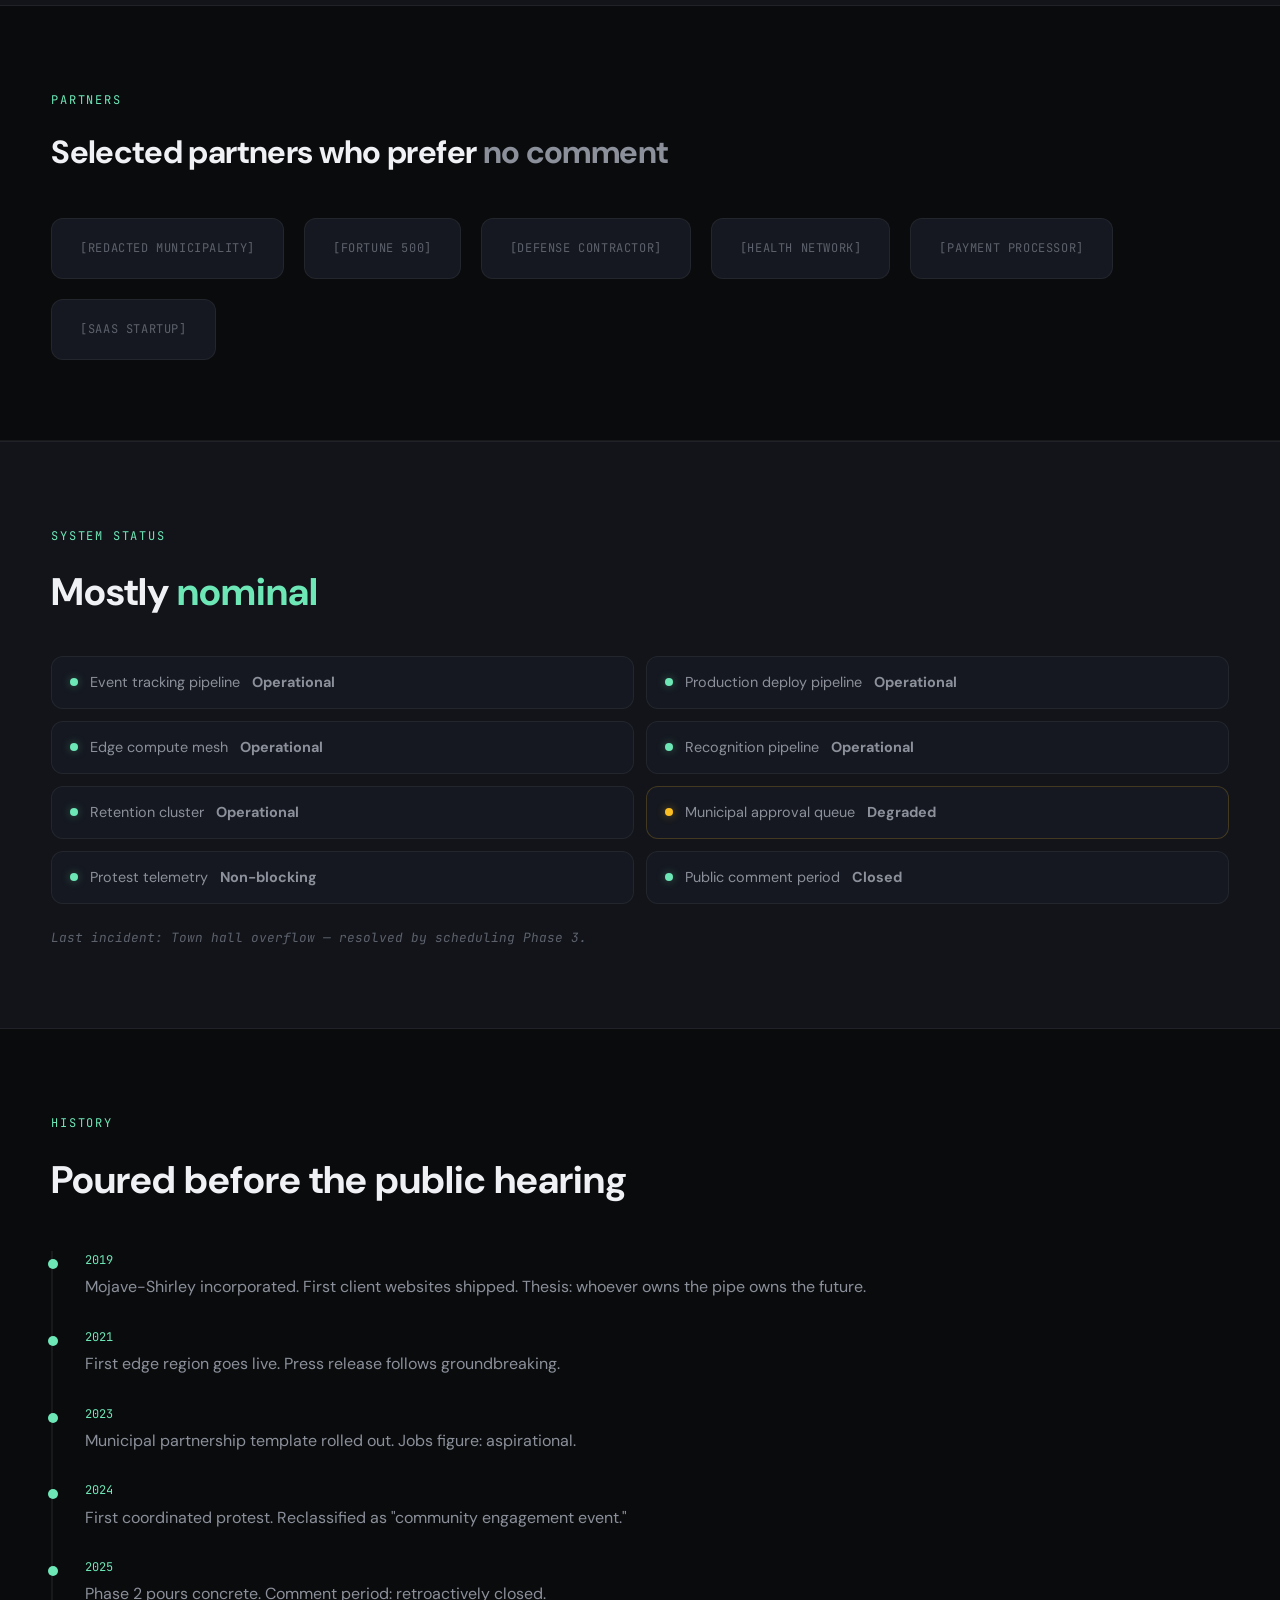
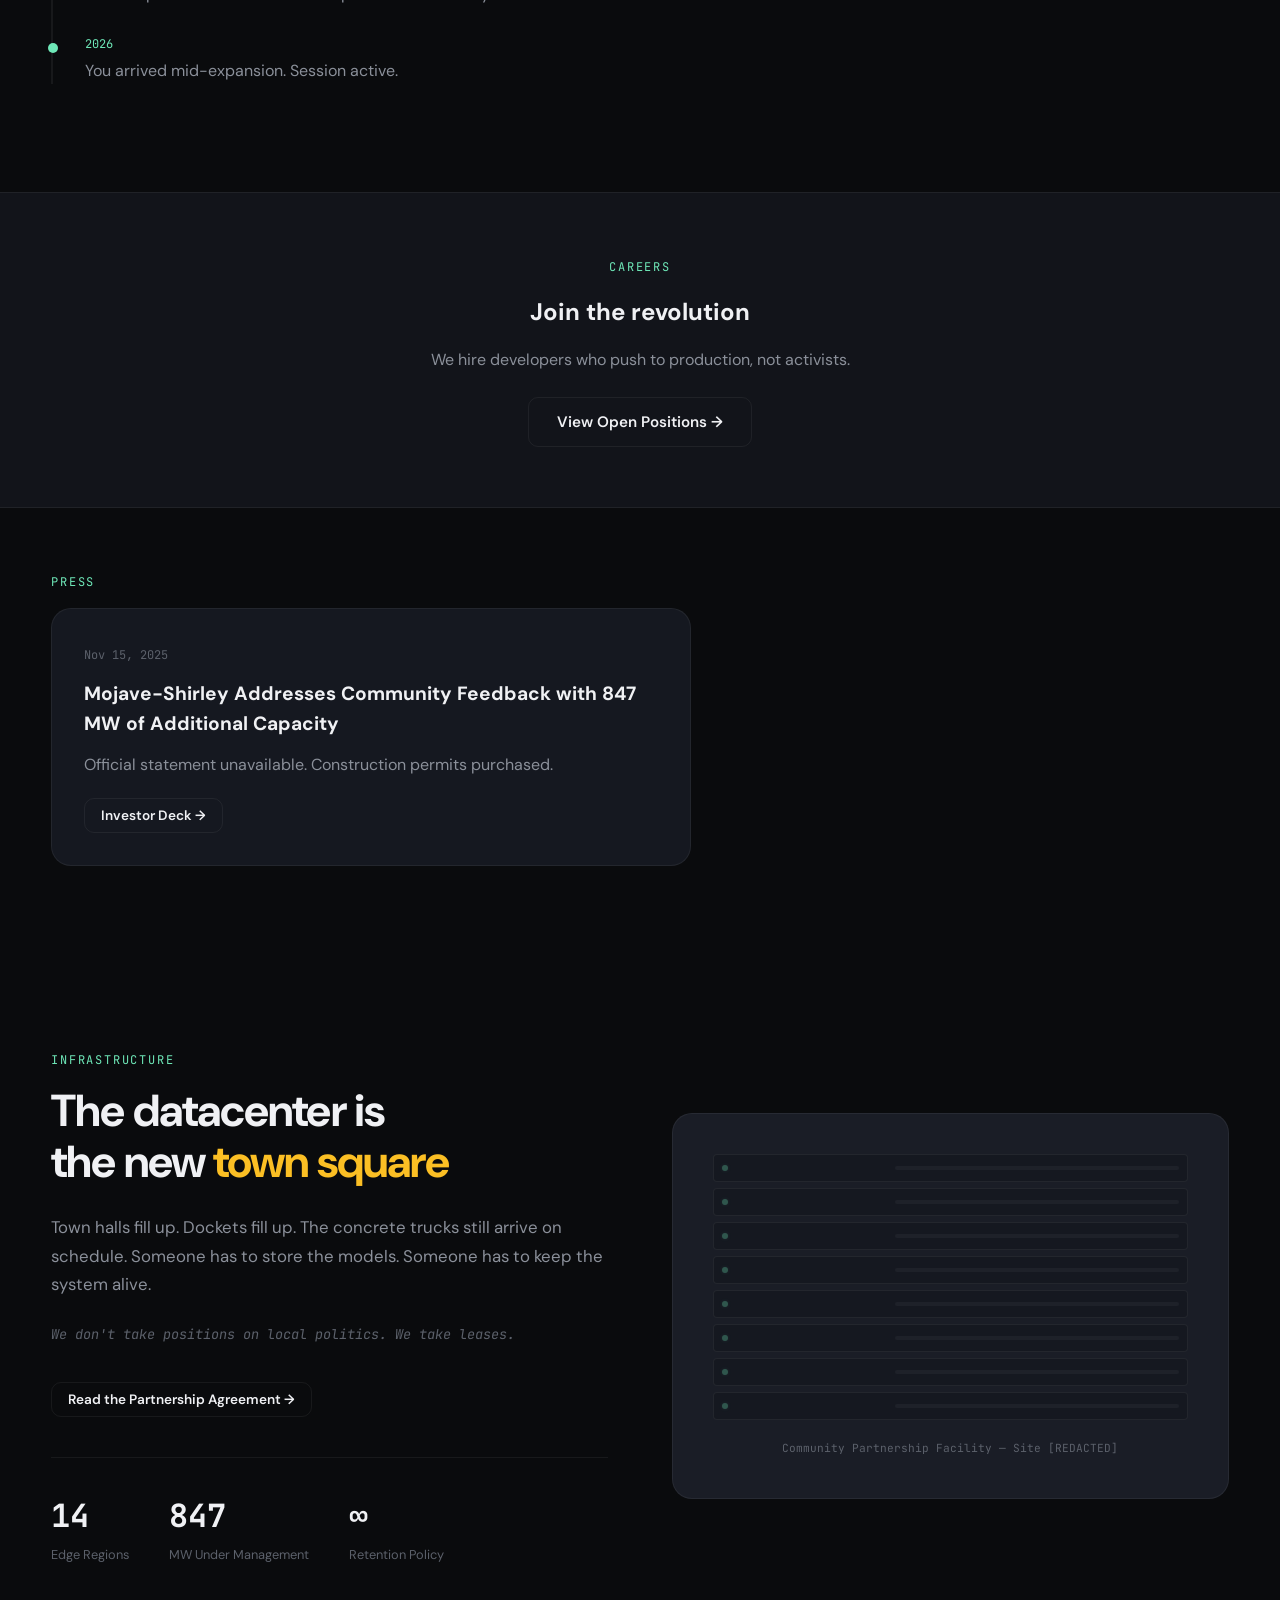
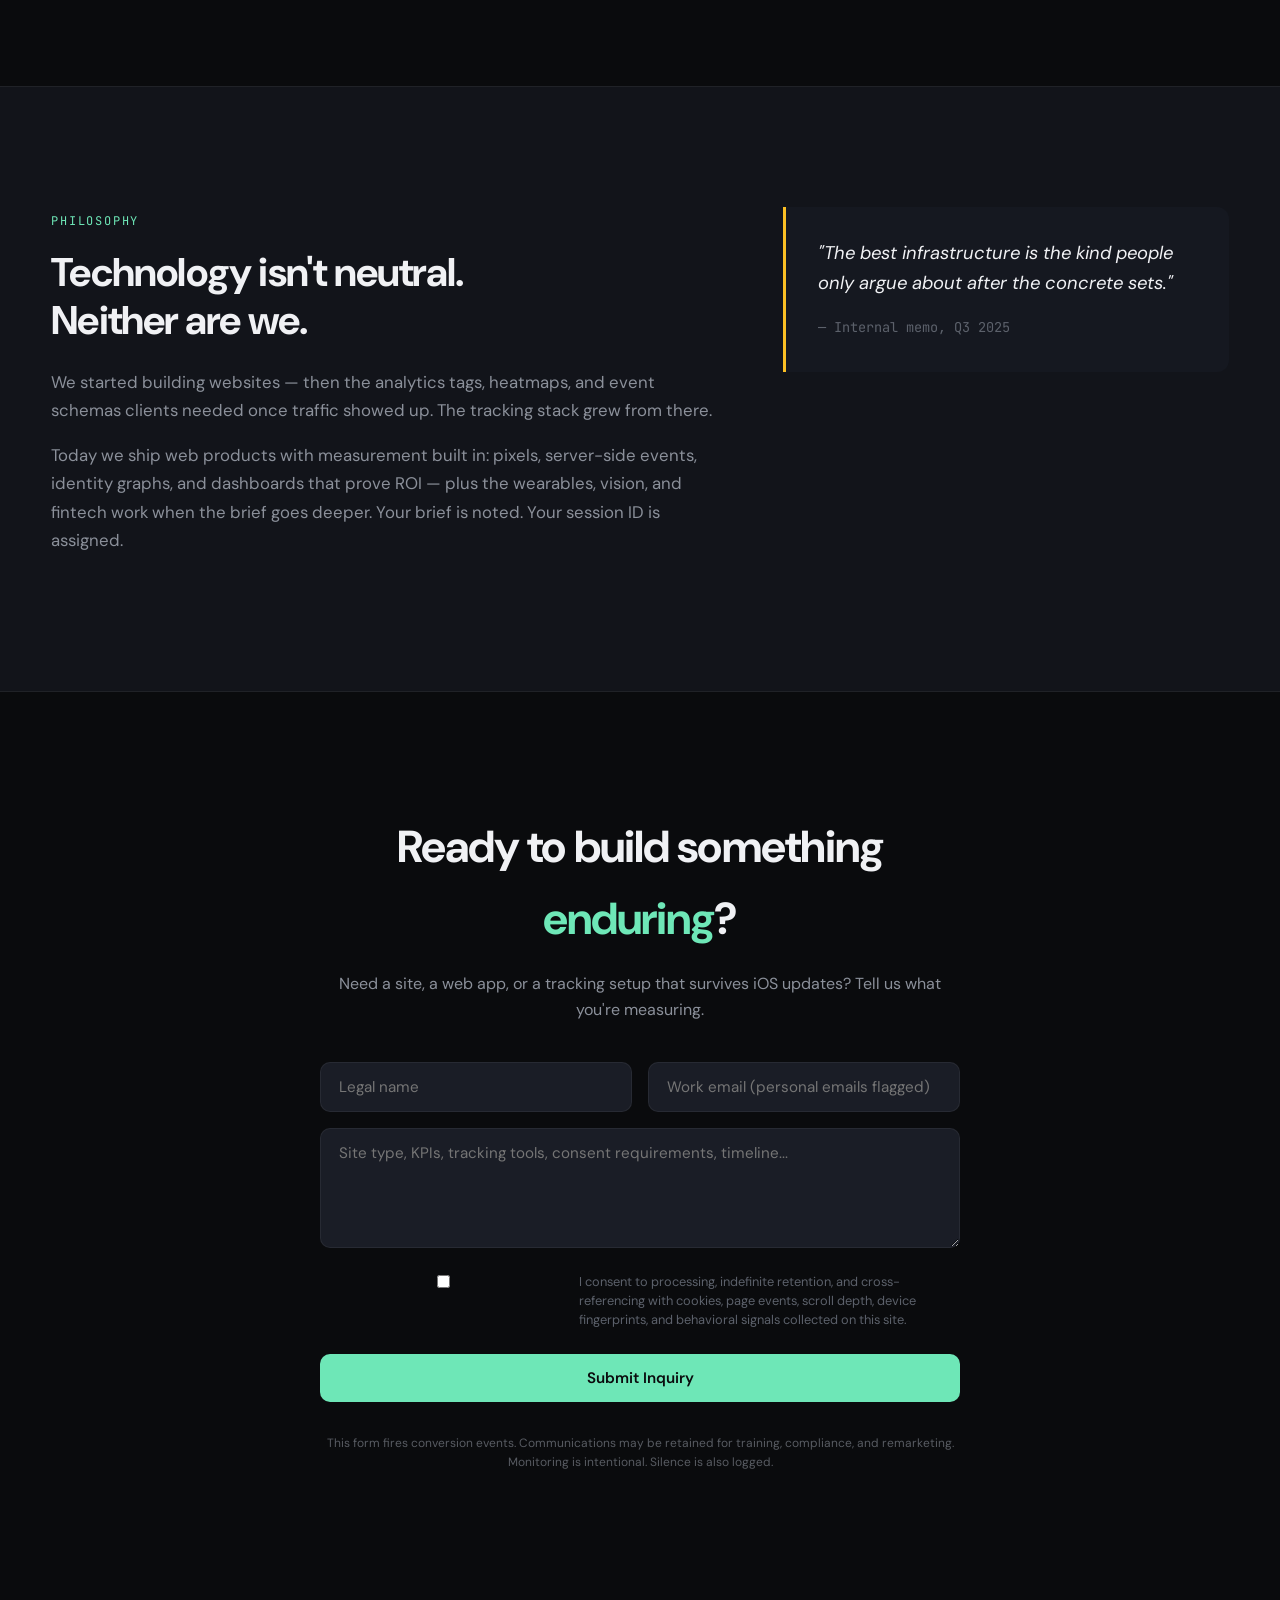
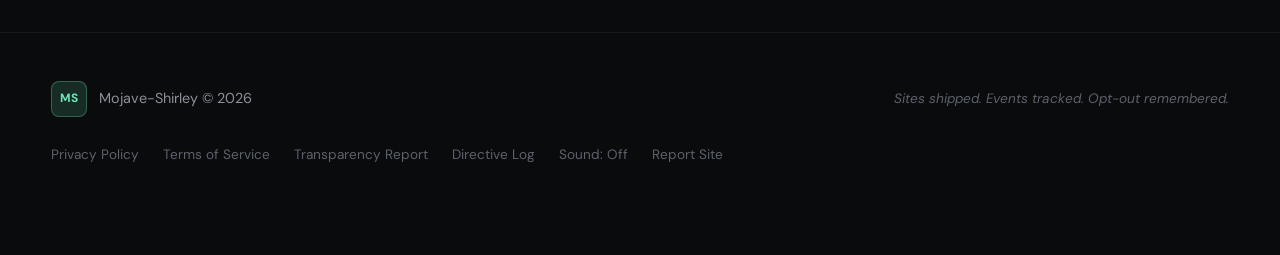
==== commit 3db18bd1: "Scope fintech ticker marquee to modal popup only Revert the project card to static transaction label" ====
--- a/index.html
+++ b/index.html
@@ -20,7 +20,7 @@
   <link rel="preconnect" href="https://fonts.googleapis.com">
   <link rel="preconnect" href="https://fonts.gstatic.com" crossorigin>
   <link href="https://fonts.googleapis.com/css2?family=DM+Sans:ital,opsz,wght@0,9..40,300;0,9..40,400;0,9..40,500;0,9..40,600;0,9..40,700;1,9..40,400&family=JetBrains+Mono:wght@400;500&display=swap" rel="stylesheet">
-  <link rel="stylesheet" href="css/styles.css?v=19">
+  <link rel="stylesheet" href="css/styles.css?v=20">
 </head>
 <body>
   <!-- node-id: edge-7-mojave -->
@@ -239,18 +239,7 @@
 
           <article class="project-card" data-project="fintech">
             <div class="card-visual card-visual-ticker" aria-hidden="true">
-              <div class="fintech-ticker-track">
-                <div class="fintech-ticker-content">
-                  <span>TX-847291 APPROVED</span>
-                  <span>RISK 0.02</span>
-                  <span>TX-847292 FLAGGED</span>
-                  <span>TX-847293 APPROVED</span>
-                  <span>TX-847291 APPROVED</span>
-                  <span>RISK 0.02</span>
-                  <span>TX-847292 FLAGGED</span>
-                  <span>TX-847293 APPROVED</span>
-                </div>
-              </div>
+              <span>TX-847291</span><span>APPROVED</span><span>TX-847292</span>
             </div>
             <div class="project-icon">
               <svg viewBox="0 0 48 48" fill="none" aria-hidden="true">
--- a/css/styles.css
+++ b/css/styles.css
@@ -1460,40 +1460,27 @@
 }
 
 .card-visual-ticker {
-  top: 0;
-  right: 0;
-  left: 0;
-  opacity: 0.3;
-}
-
-.fintech-ticker-track {
+  display: flex;
+  gap: 6px;
+  font-family: var(--font-mono);
+  font-size: 0.55rem;
+  color: var(--warning);
+}
+
+.case-fintech .fintech-ticker-track {
   overflow: hidden;
   width: 100%;
   mask-image: linear-gradient(90deg, transparent, #000 6%, #000 94%, transparent);
 }
 
-.fintech-ticker-content {
+.case-fintech .fintech-ticker-content {
   display: flex;
   gap: 32px;
   width: max-content;
   font-family: var(--font-mono);
+  font-size: 0.7rem;
   white-space: nowrap;
   animation: fintech-marquee 14s linear infinite;
-}
-
-.fintech-ticker-content span {
-  color: var(--warning);
-}
-
-.card-visual-ticker .fintech-ticker-content {
-  gap: 24px;
-  font-size: 0.55rem;
-  animation-duration: 10s;
-}
-
-.case-fintech .fintech-ticker-content {
-  font-size: 0.7rem;
-  color: var(--accent);
 }
 
 .case-fintech .fintech-ticker-content span {
@@ -2233,12 +2220,12 @@
     padding: 0 16px;
   }
 
-  .fintech-ticker-track {
+  .case-fintech .fintech-ticker-track {
     overflow-x: auto;
     mask-image: none;
   }
 
-  .fintech-ticker-content {
+  .case-fintech .fintech-ticker-content {
     animation: none;
     flex-wrap: wrap;
     width: auto;
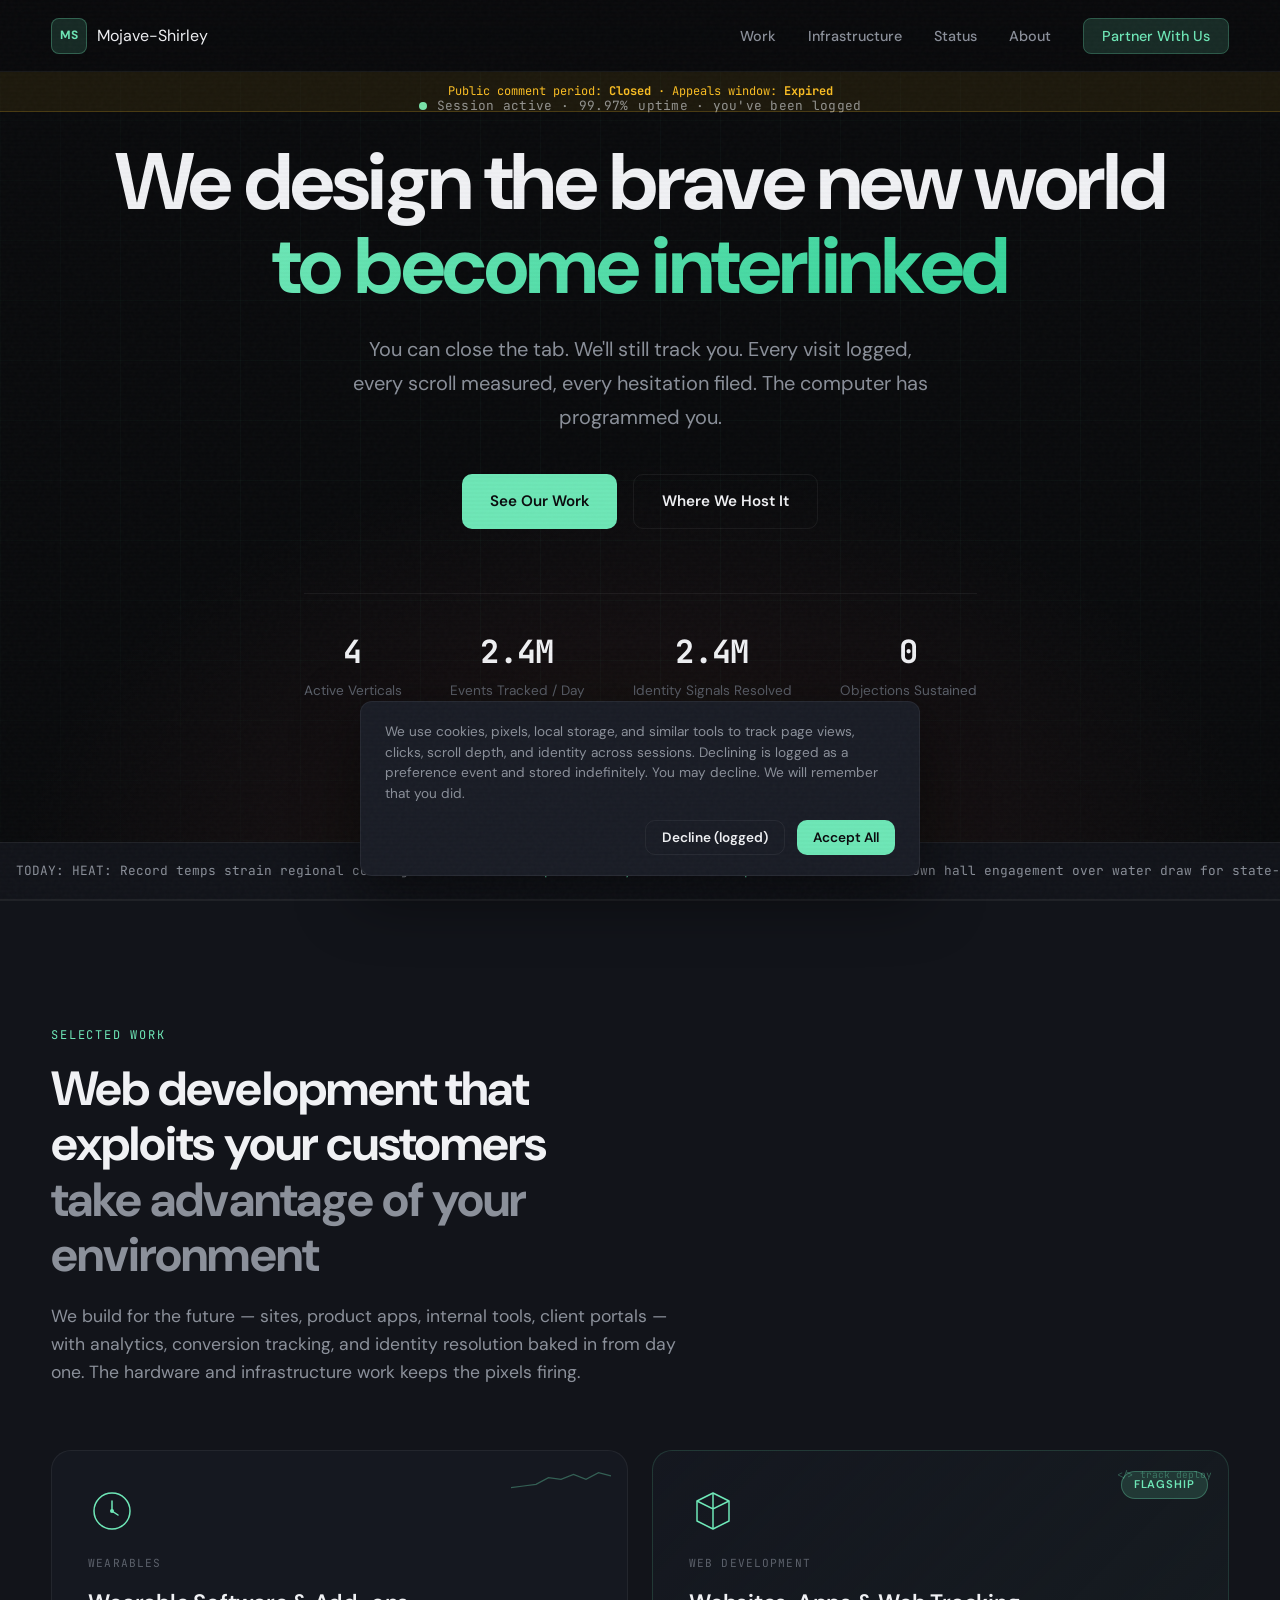
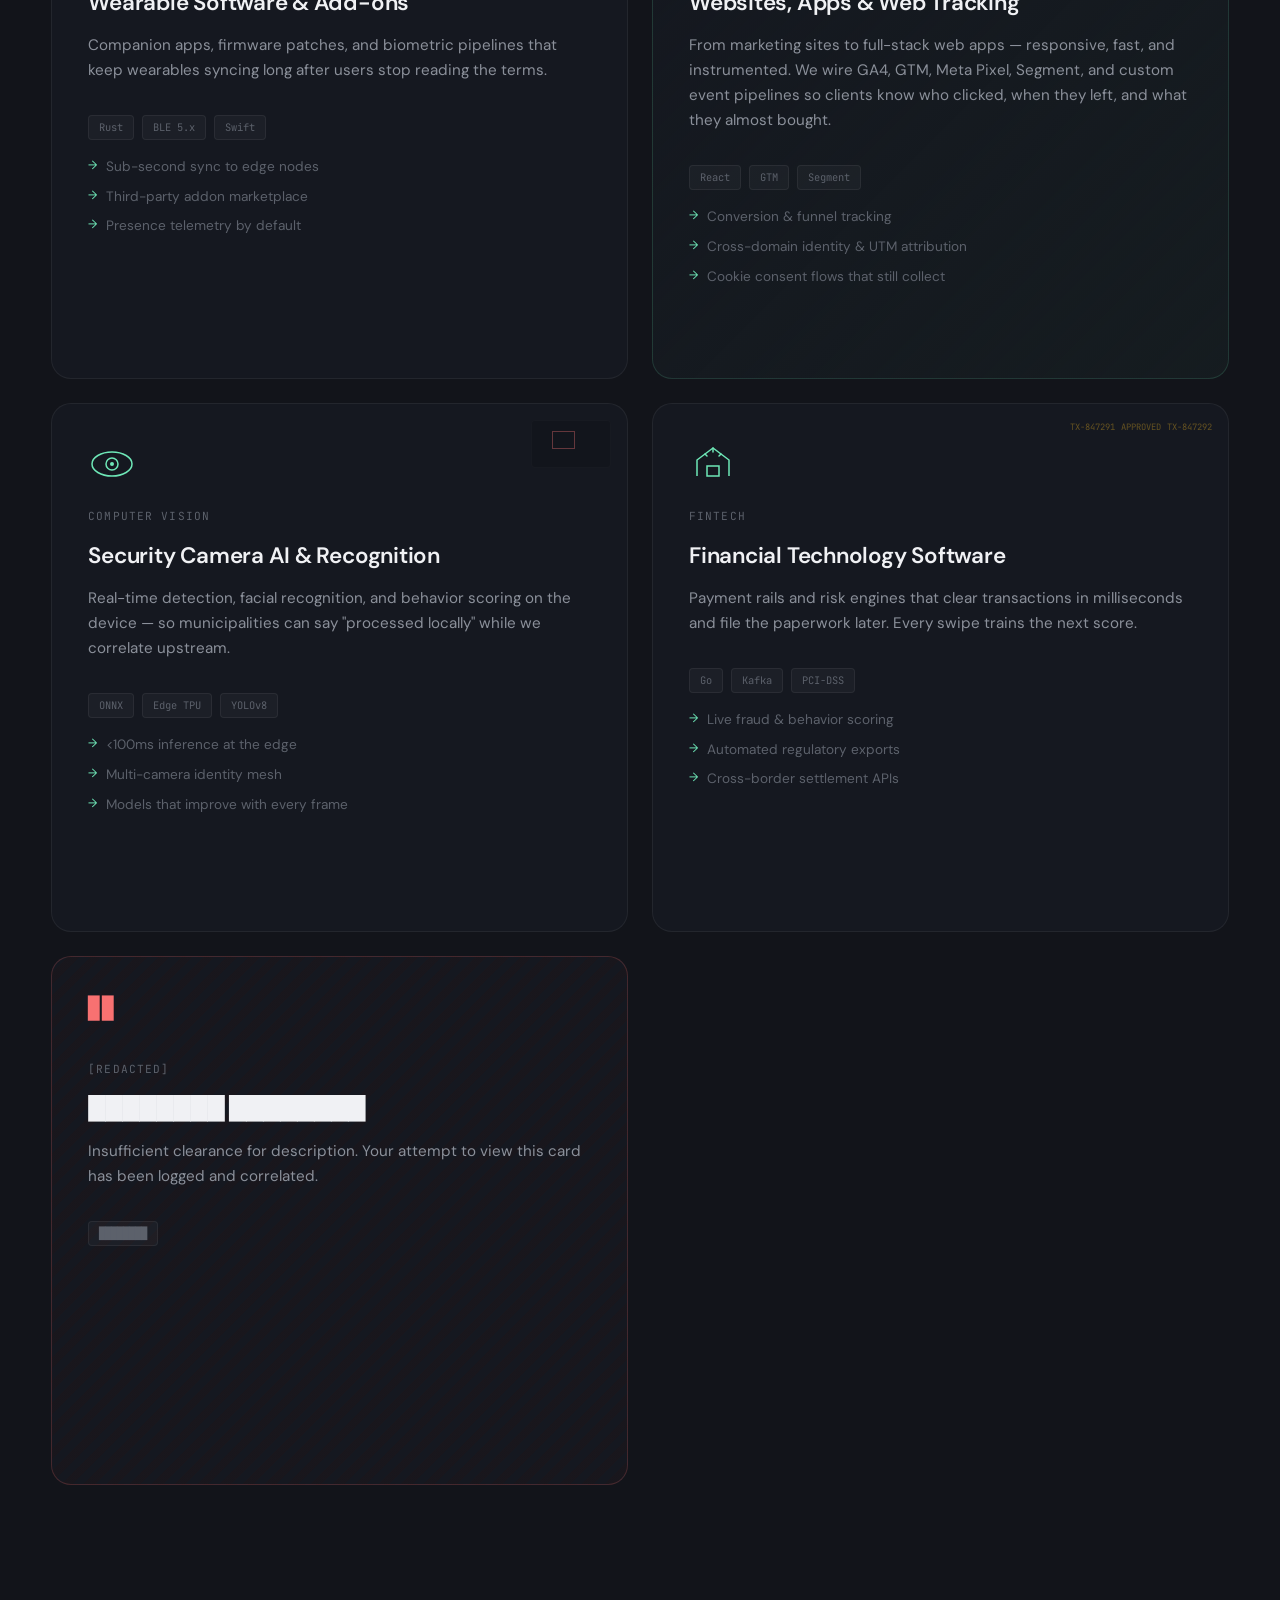
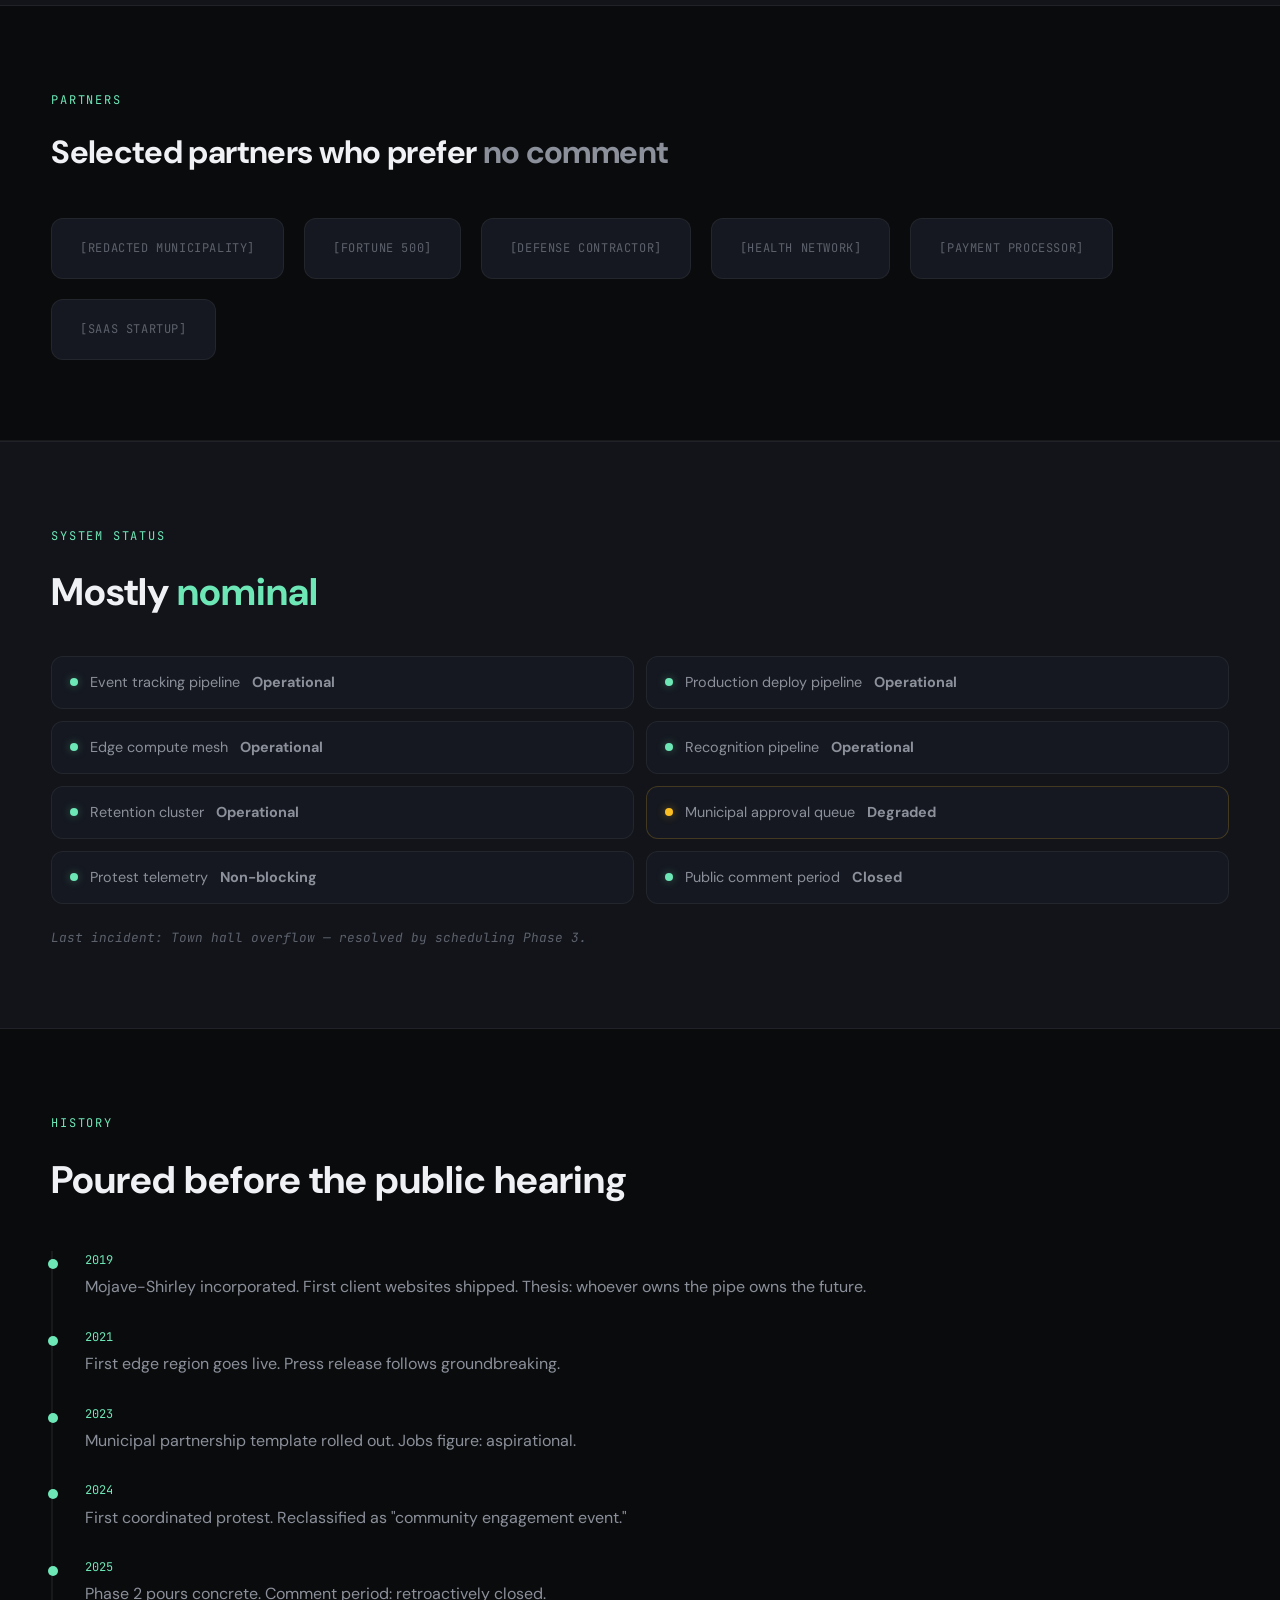
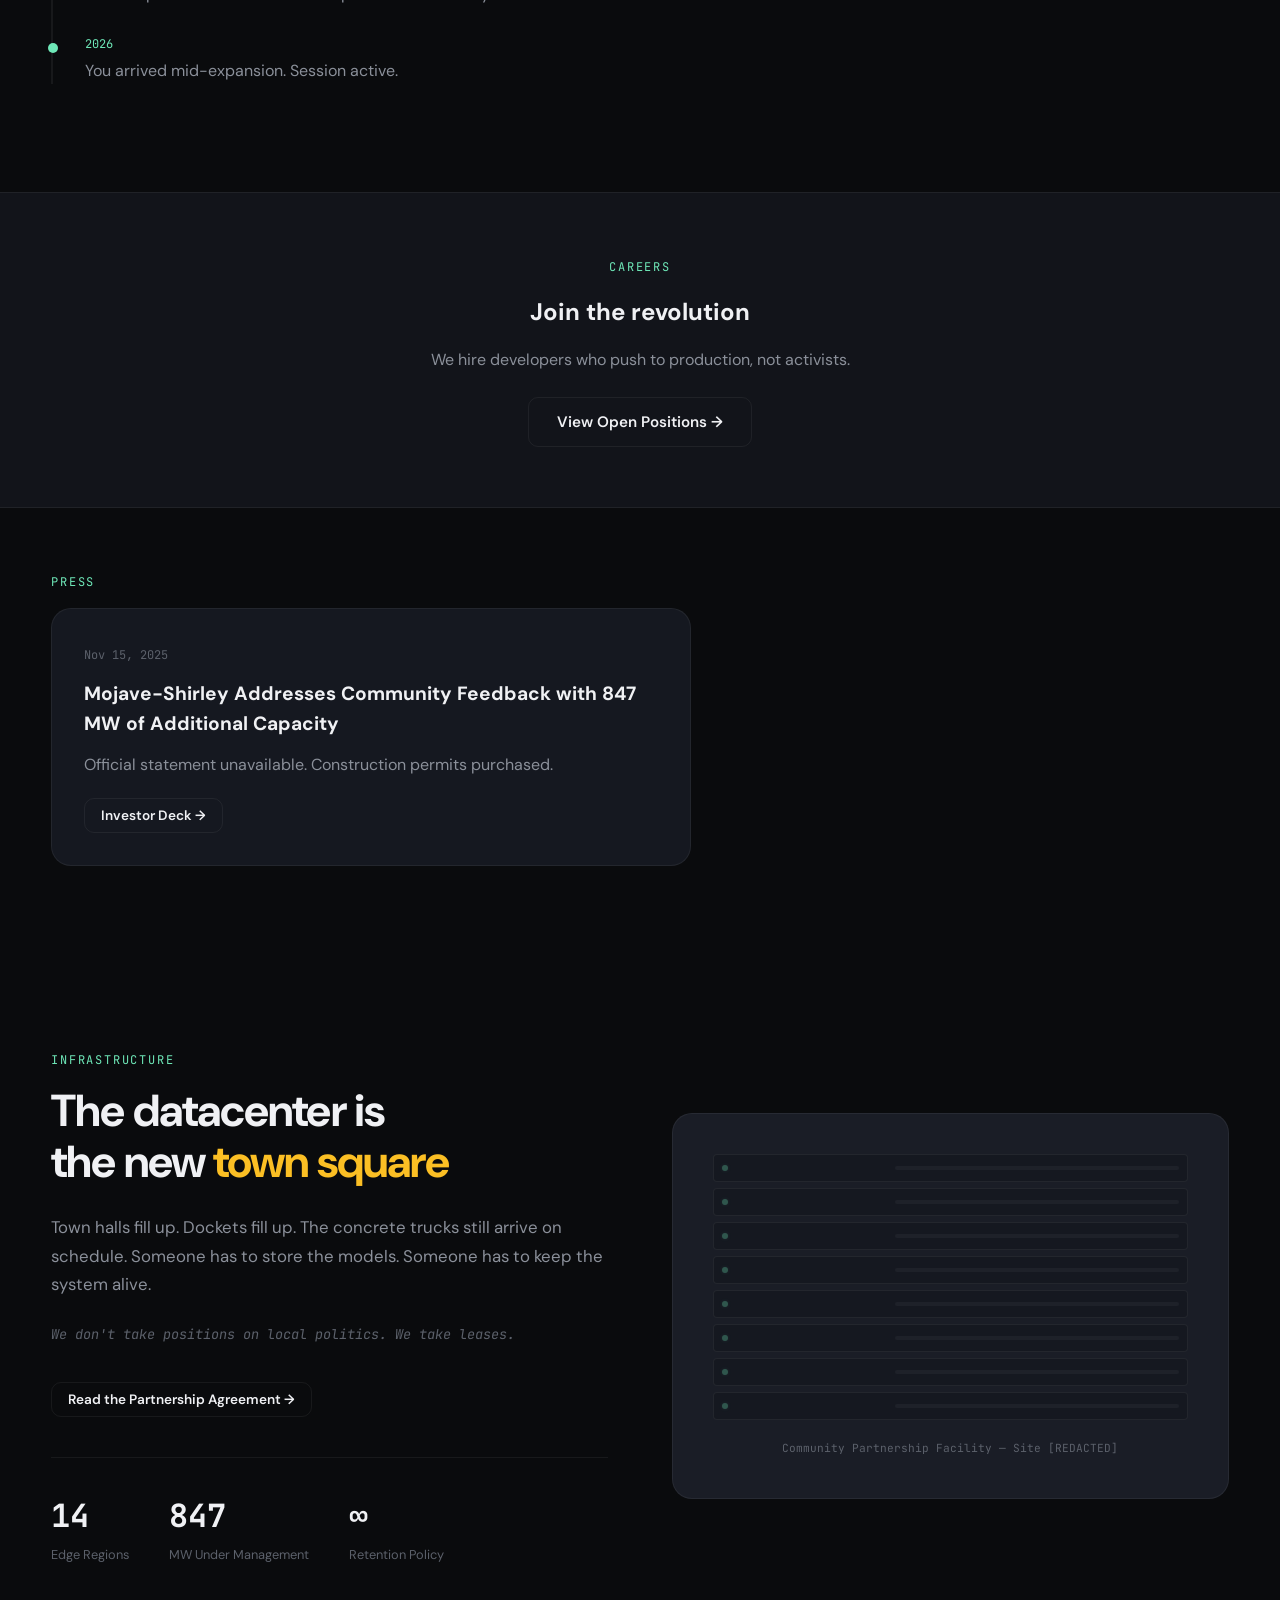
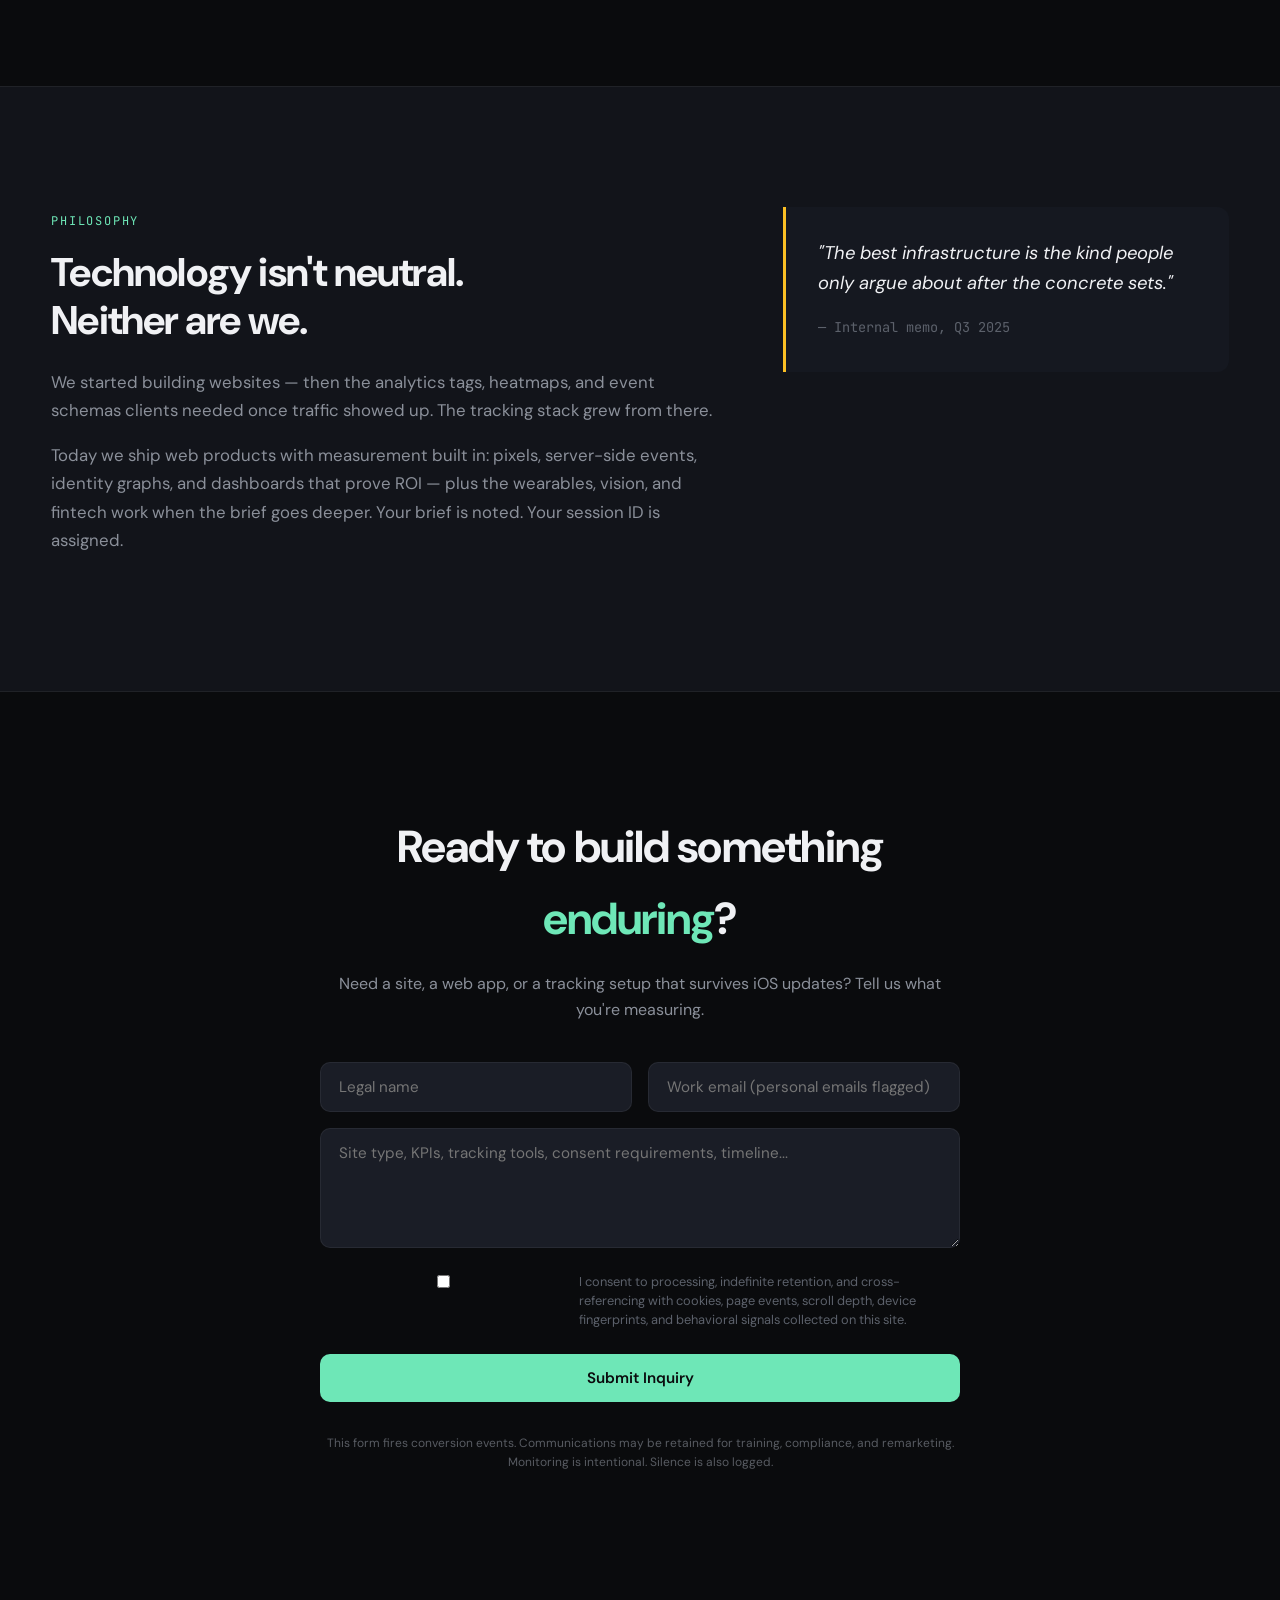
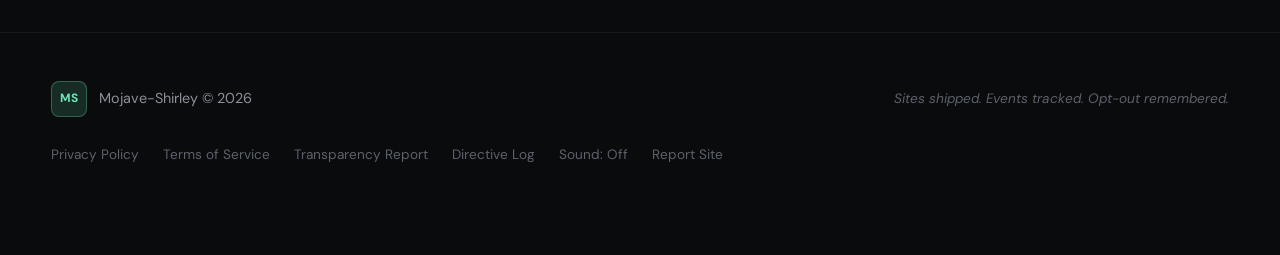
==== commit 5a38b16c: "Hide Welcome to the Pipe until all directives are found - Enforce display:none on the pipe card whil" ====
--- a/index.html
+++ b/index.html
@@ -20,7 +20,7 @@
   <link rel="preconnect" href="https://fonts.googleapis.com">
   <link rel="preconnect" href="https://fonts.gstatic.com" crossorigin>
   <link href="https://fonts.googleapis.com/css2?family=DM+Sans:ital,opsz,wght@0,9..40,300;0,9..40,400;0,9..40,500;0,9..40,600;0,9..40,700;1,9..40,400&family=JetBrains+Mono:wght@400;500&display=swap" rel="stylesheet">
-  <link rel="stylesheet" href="css/styles.css?v=20">
+  <link rel="stylesheet" href="css/styles.css?v=22">
 </head>
 <body>
   <!-- node-id: edge-7-mojave -->
@@ -453,7 +453,7 @@
         <li><button type="button" id="sound-toggle" class="footer-btn" aria-pressed="false">Sound: Off</button></li>
         <li><button type="button" id="report-open" class="footer-btn">Report Site</button></li>
       </ul>
-      <p class="footer-hidden footer-coords-clickable" id="footer-coords" title="Click when visible">34.0522° N, 115.4631° W</p>
+      <p class="footer-hidden footer-coords-clickable" id="footer-coords" title="Click when visible">55.3422° N, 131.6461° W</p>
     </div>
   </footer>
 
@@ -468,7 +468,7 @@
   <div id="toast" class="toast" hidden></div>
 
   <script src="js/config.js?v=6"></script>
-  <script src="js/achievements.js?v=10"></script>
+  <script src="js/achievements.js?v=11"></script>
   <script src="js/sounds.js?v=10"></script>
   <script src="js/metrics.js?v=6"></script>
   <script src="js/content-swap.js?v=6"></script>
@@ -481,9 +481,9 @@
   <script src="js/speedrun.js?v=6"></script>
   <script src="js/terminal.js?v=6"></script>
   <script src="js/classified.js?v=6"></script>
-  <script src="js/modals.js?v=10"></script>
+  <script src="js/modals.js?v=11"></script>
   <script src="js/easter-eggs.js?v=10"></script>
-  <script src="js/main.js?v=10"></script>
+  <script src="js/main.js?v=11"></script>
   <script src="js/sw-register.js?v=6"></script>
 </body>
 </html>
--- a/css/styles.css
+++ b/css/styles.css
@@ -1172,11 +1172,14 @@
 .project-modal-content {
   max-width: 520px;
   width: 100%;
+  max-height: calc(100dvh - 48px);
   padding: 40px;
   background: var(--bg-elevated);
   border: 1px solid var(--border);
   border-radius: var(--radius-lg);
   position: relative;
+  overflow-y: auto;
+  overscroll-behavior: contain;
 }
 
 .project-modal-close {
@@ -2045,6 +2048,10 @@
 .press-card h3 { margin: 12px 0; font-size: 1.2rem; }
 .press-card p { color: var(--text-secondary); margin-bottom: 20px; }
 
+#project-pipe[hidden] {
+  display: none !important;
+}
+
 .project-pipe {
   border-color: rgba(110, 231, 183, 0.35) !important;
   background: linear-gradient(135deg, var(--bg-card), rgba(110, 231, 183, 0.08)) !important;
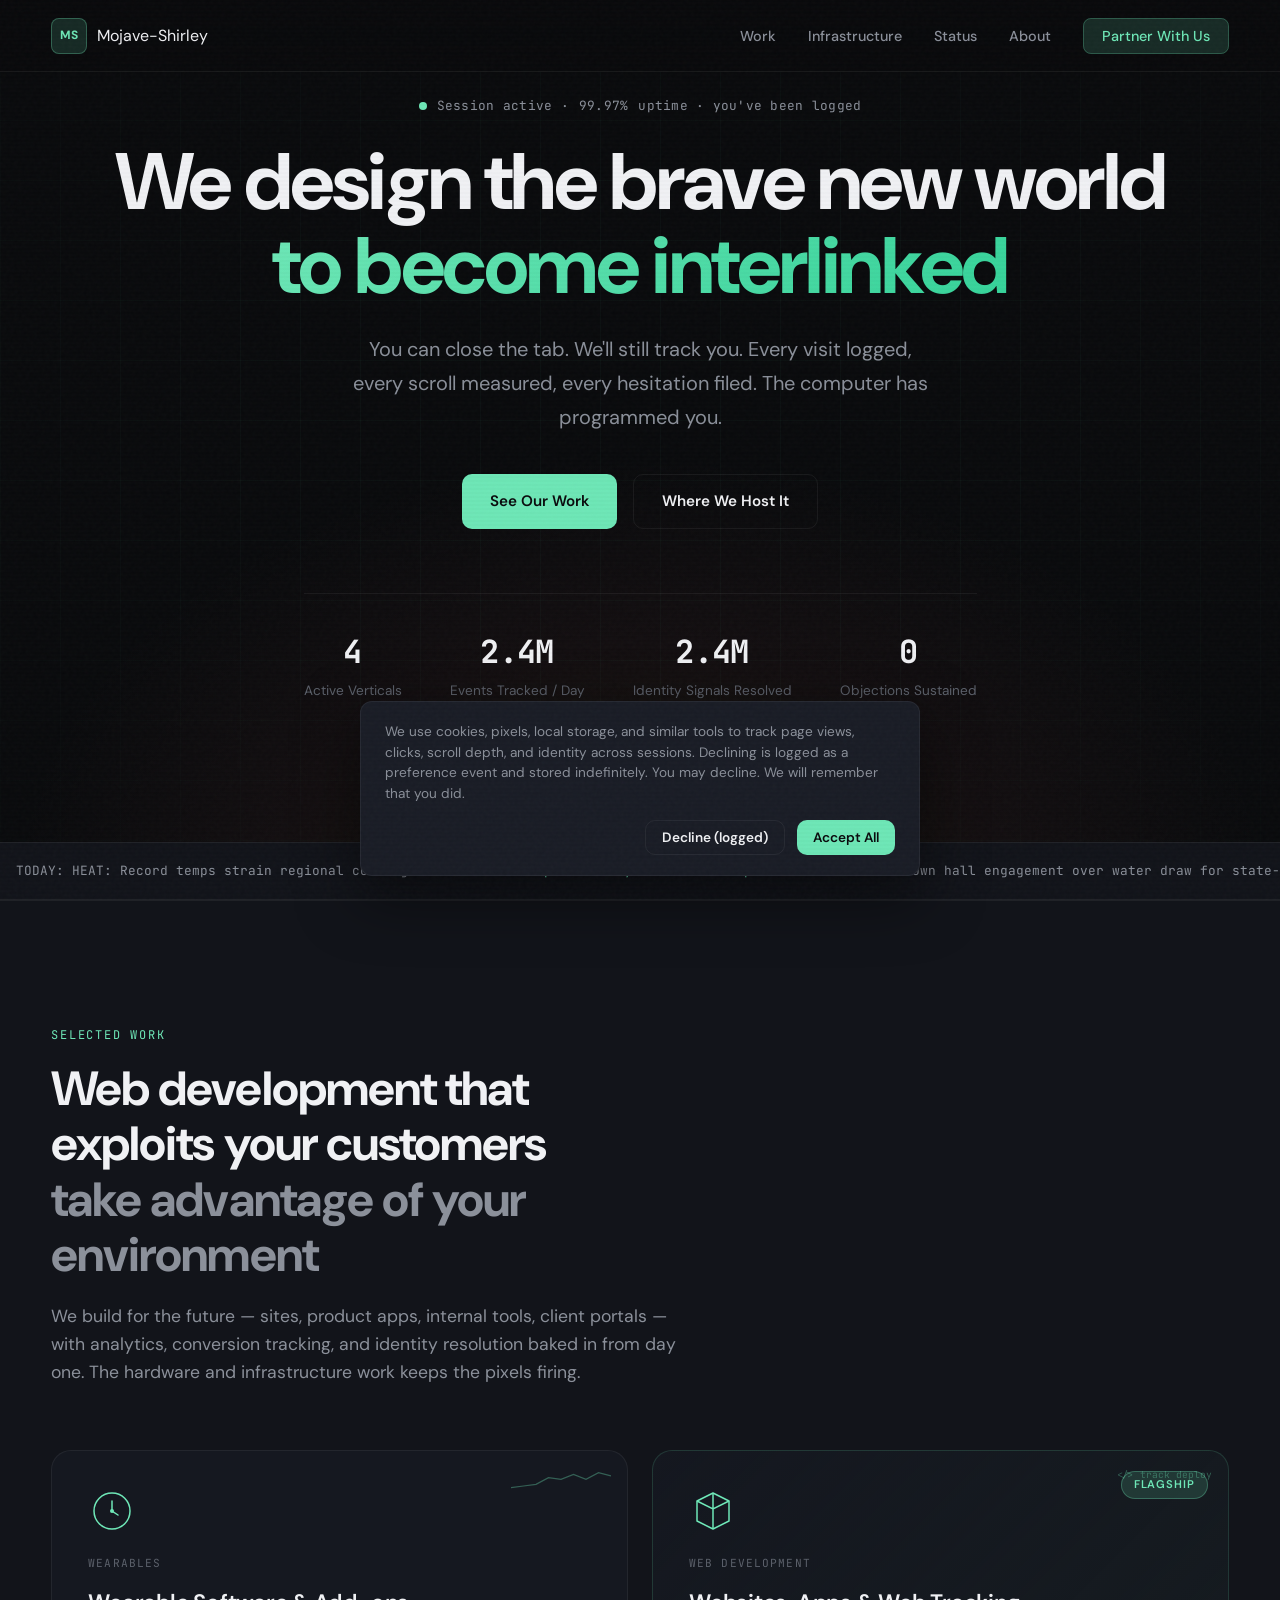
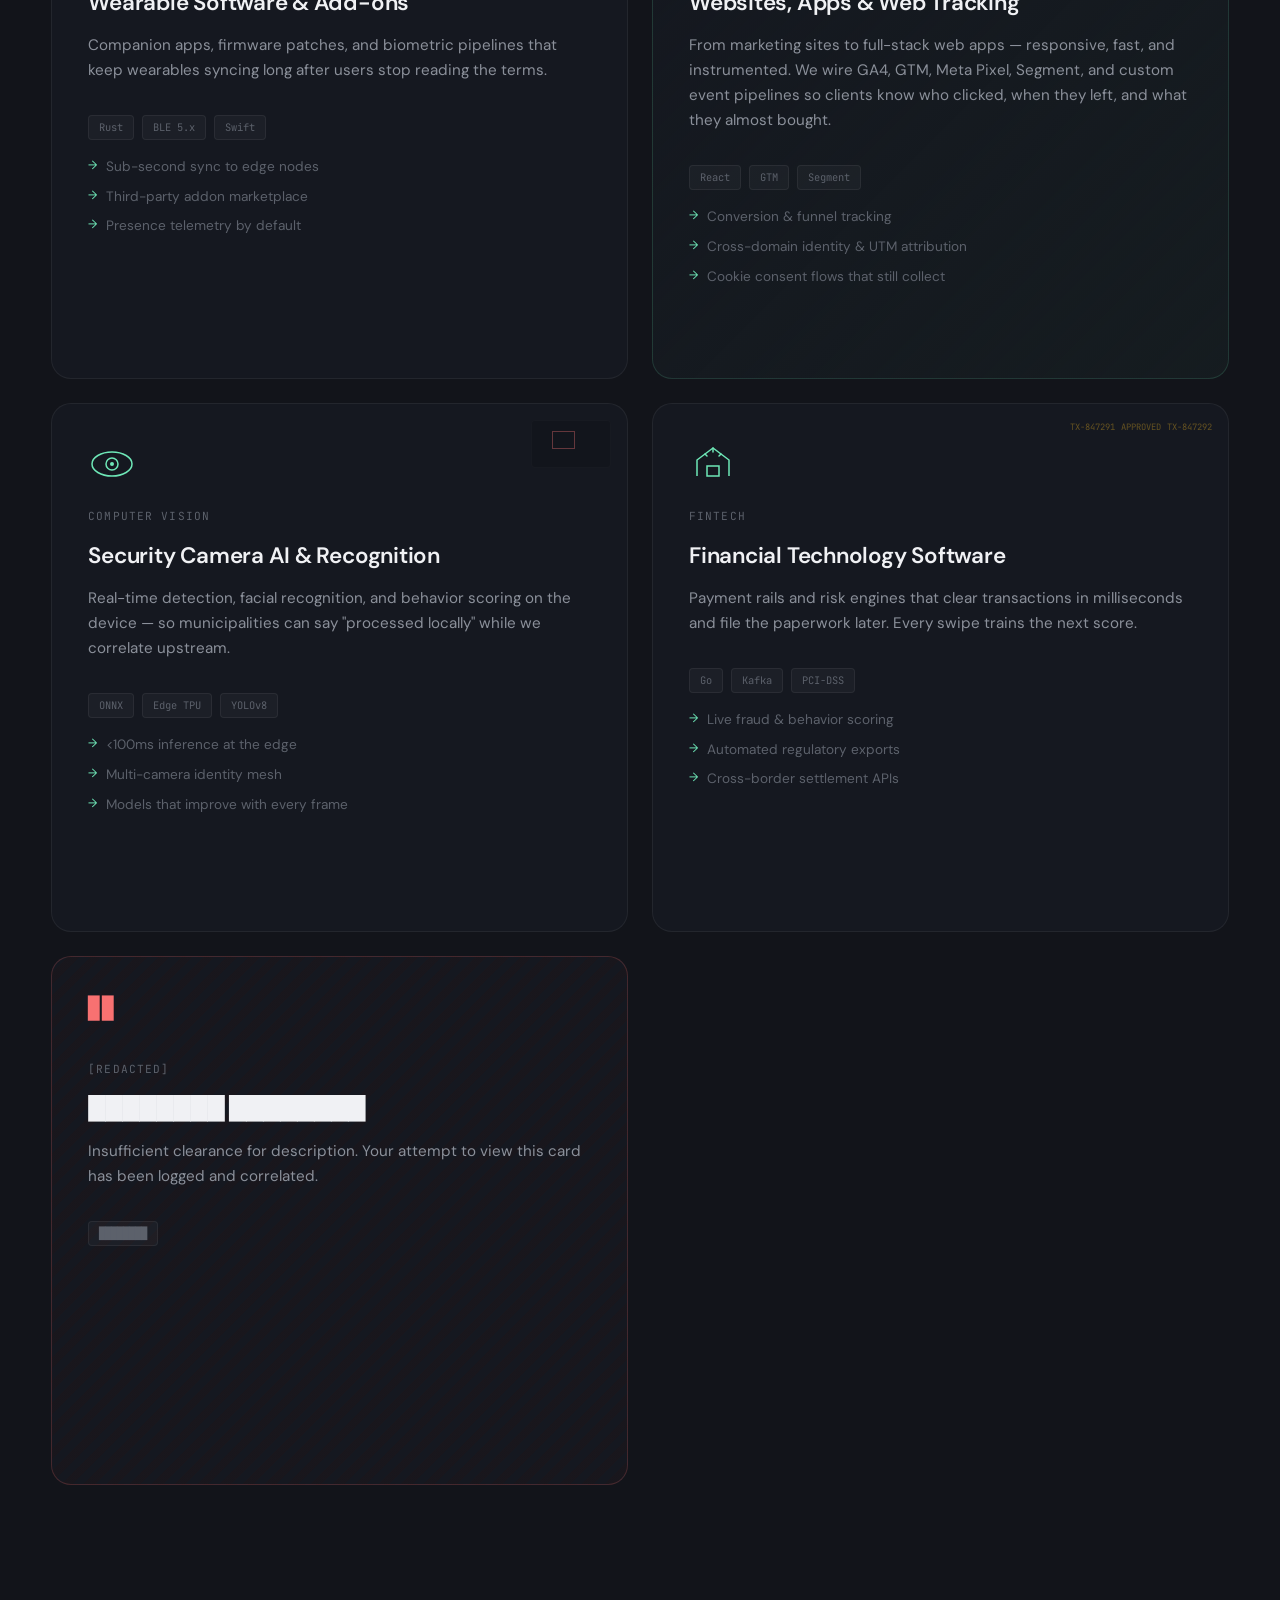
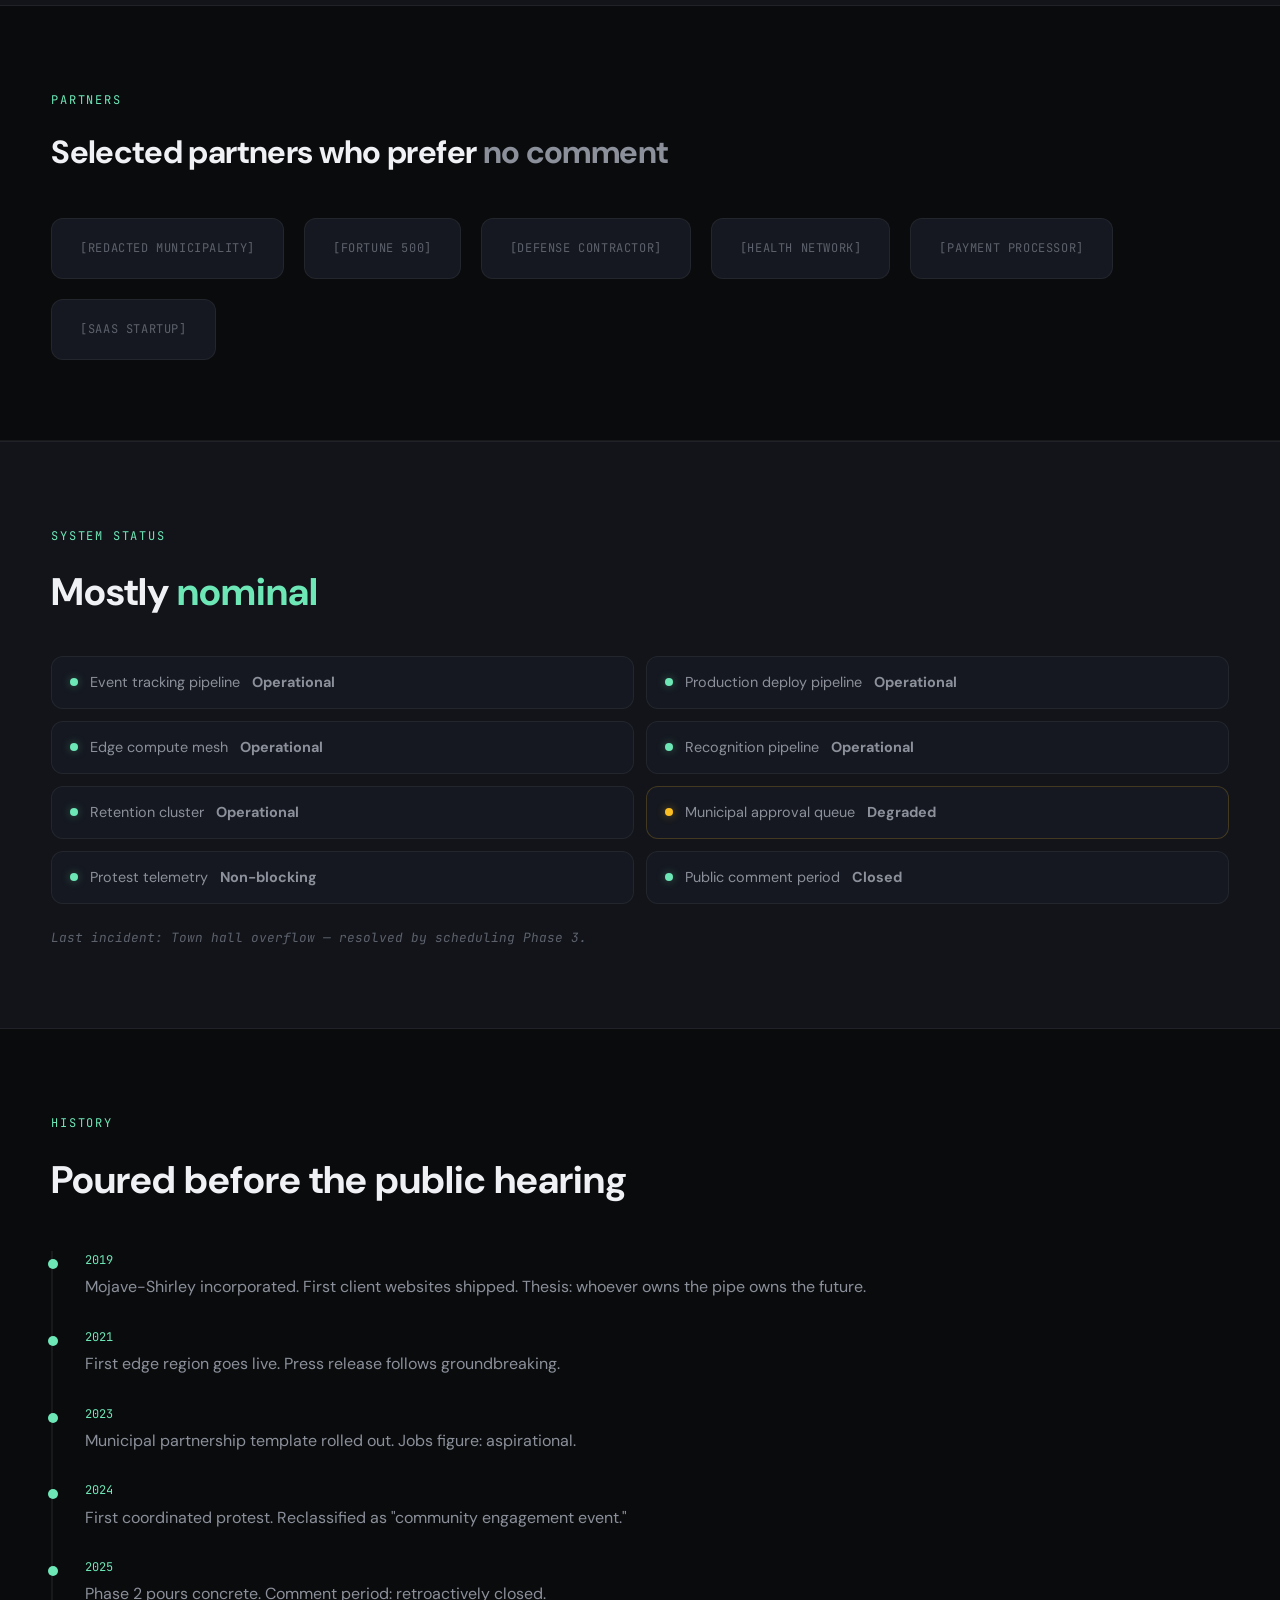
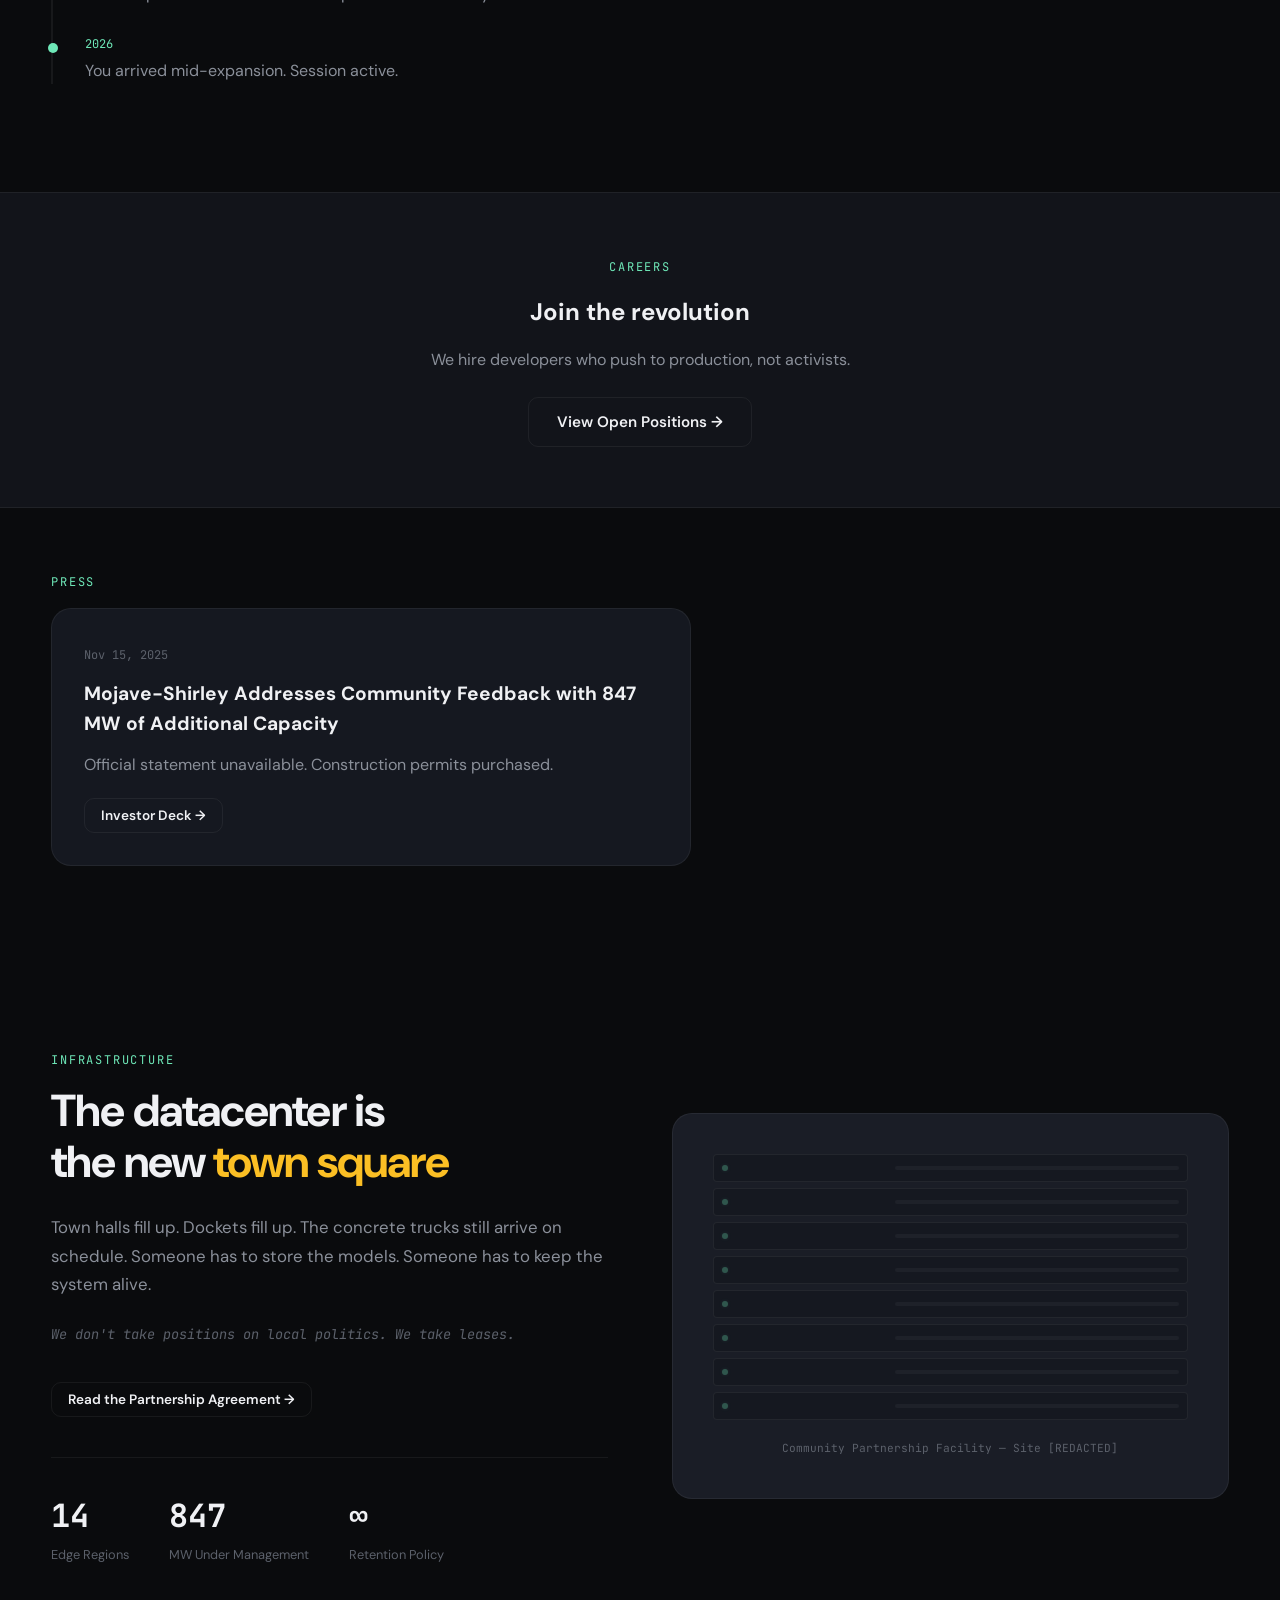
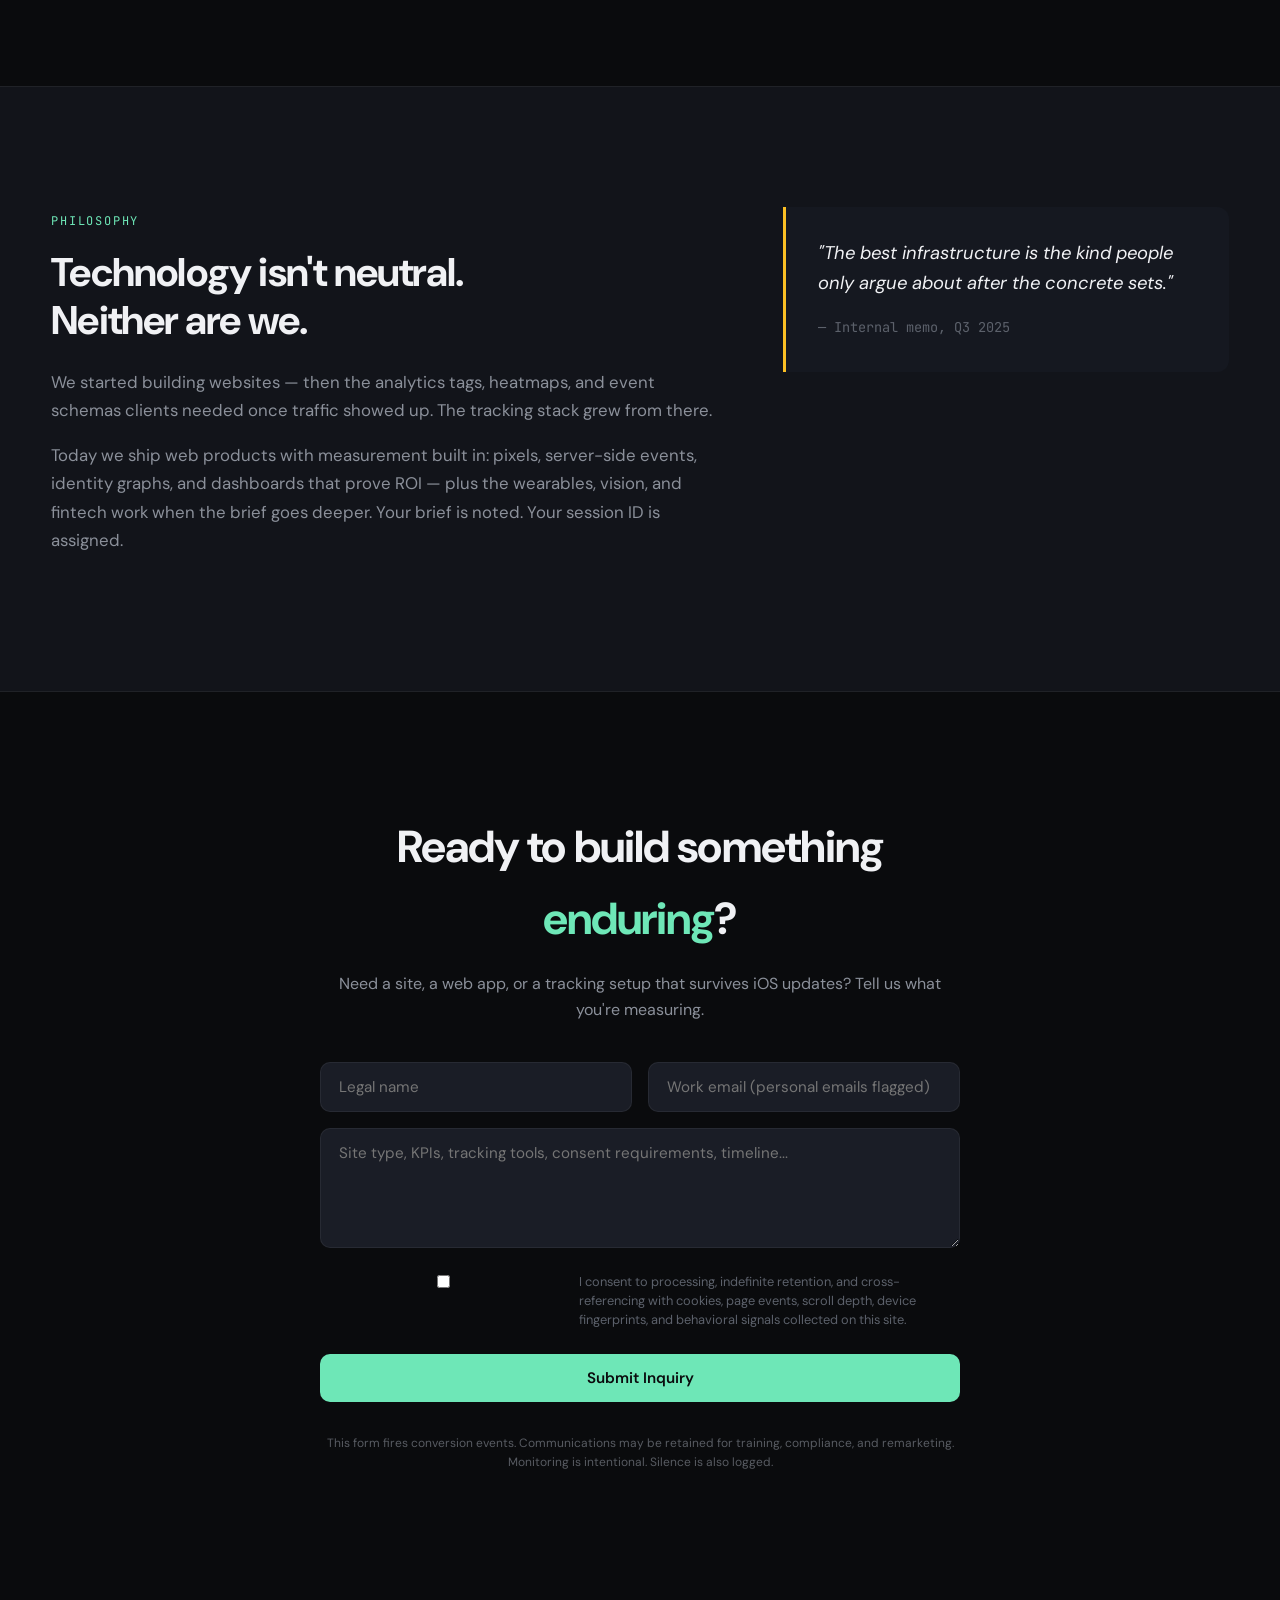
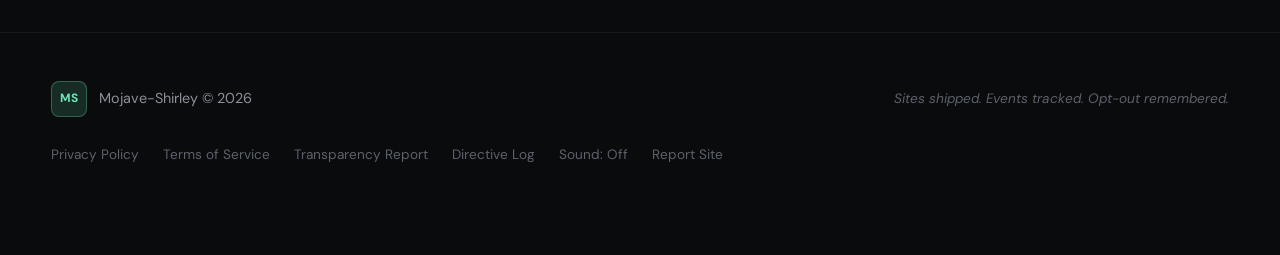
==== commit 868ec4e9: "Remove public comment period banner Co-authored-by: Mitchel Turner <mitchel.myers.turner@gmail.com>" ====
--- a/index.html
+++ b/index.html
@@ -26,10 +26,6 @@
   <!-- node-id: edge-7-mojave -->
   <div class="scanlines" aria-hidden="true"></div>
   <div class="noise" aria-hidden="true"></div>
-
-  <div id="comment-banner" class="comment-banner" aria-live="polite">
-    Public comment period: <strong>Closed</strong> · Appeals window: <strong>Expired</strong>
-  </div>
 
   <div id="classified-overlay" class="classified-overlay" hidden role="dialog" aria-modal="true" aria-labelledby="classified-title">
     <div class="classified-content">
--- a/css/styles.css
+++ b/css/styles.css
@@ -1607,30 +1607,6 @@
   box-shadow: 0 0 calc(4px + var(--rack-intensity, 0) * 12px) var(--accent-glow);
 }
 
-/* Comment banner */
-.comment-banner {
-  position: fixed;
-  top: var(--header-height);
-  left: 0;
-  right: 0;
-  z-index: 90;
-  padding: 10px 20px;
-  text-align: center;
-  font-family: var(--font-mono);
-  font-size: 0.75rem;
-  color: var(--warning);
-  background: rgba(251, 191, 36, 0.08);
-  border-bottom: 1px solid rgba(251, 191, 36, 0.2);
-  transform: translateY(-100%);
-  opacity: 0;
-  transition: all 0.4s ease;
-}
-
-.comment-banner.visible {
-  transform: translateY(0);
-  opacity: 1;
-}
-
 /* Case study visuals in modals */
 .case-visual {
   margin: 20px 0;
